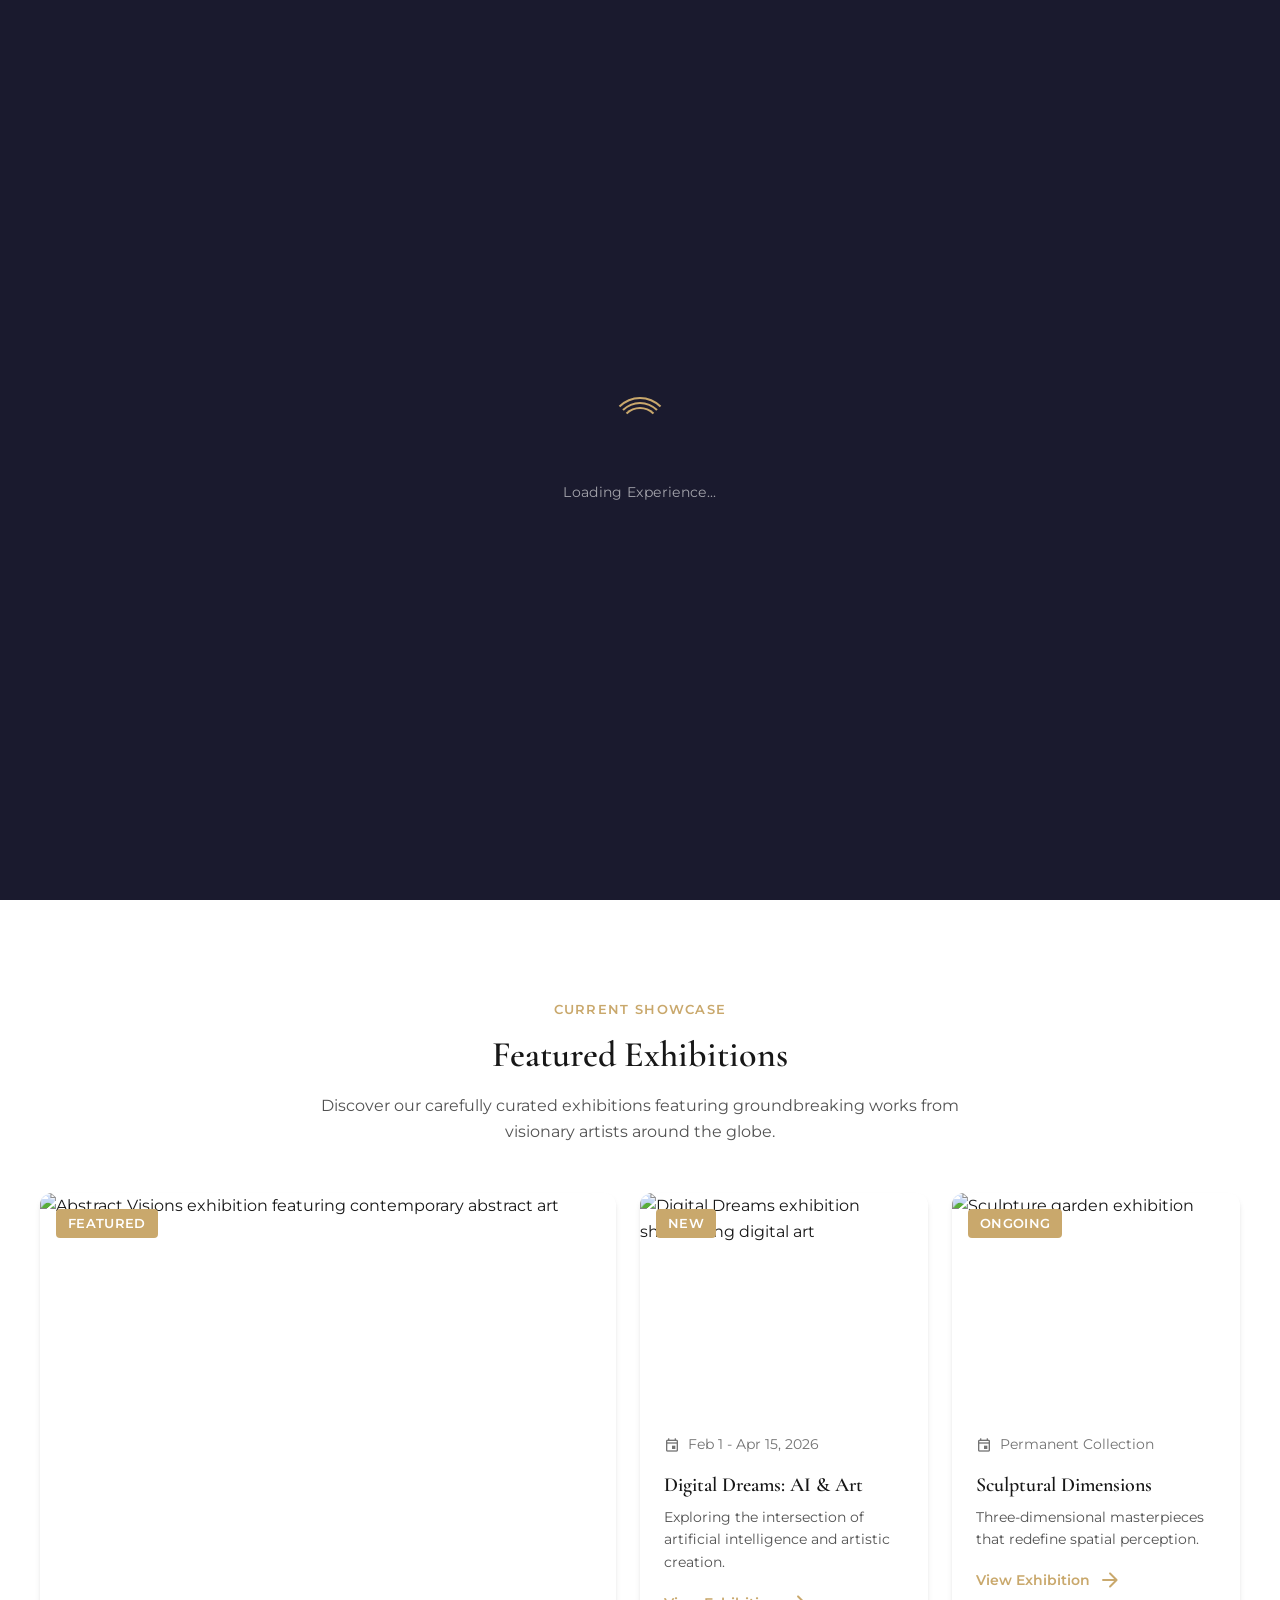
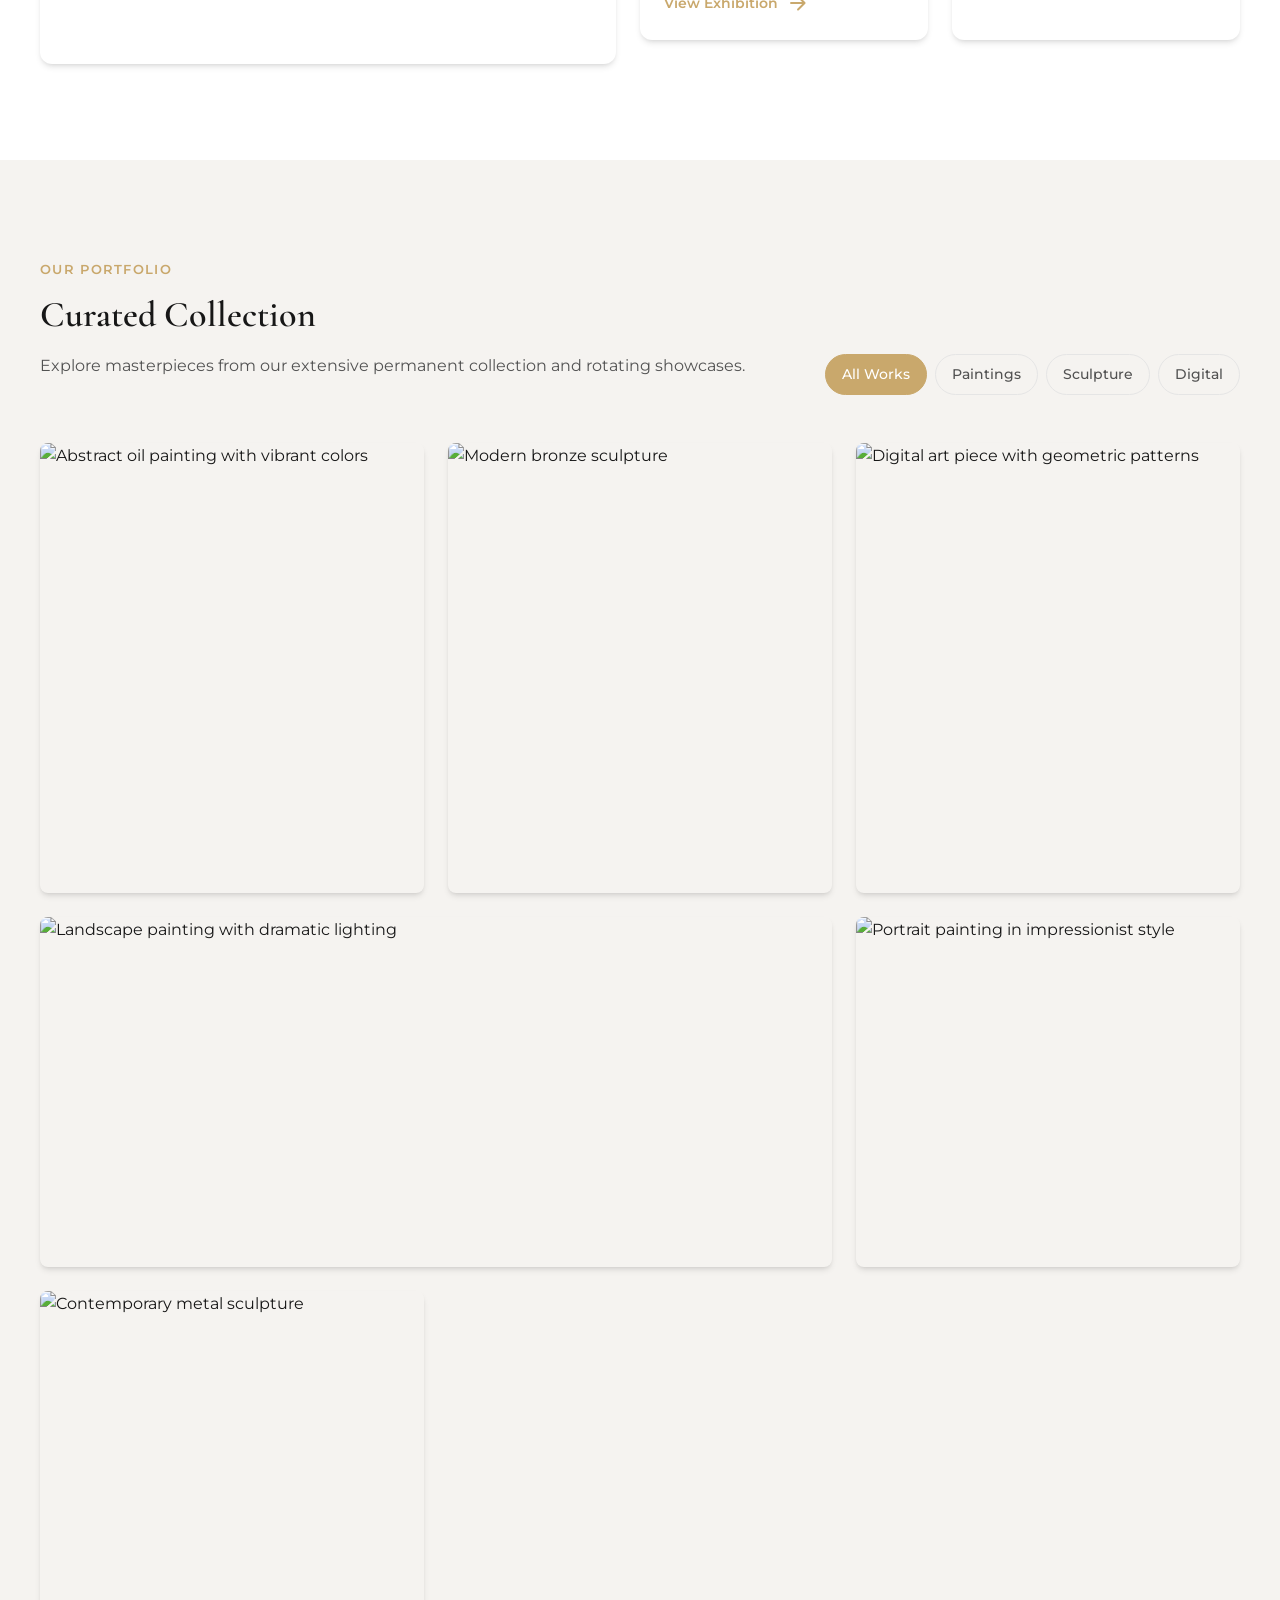
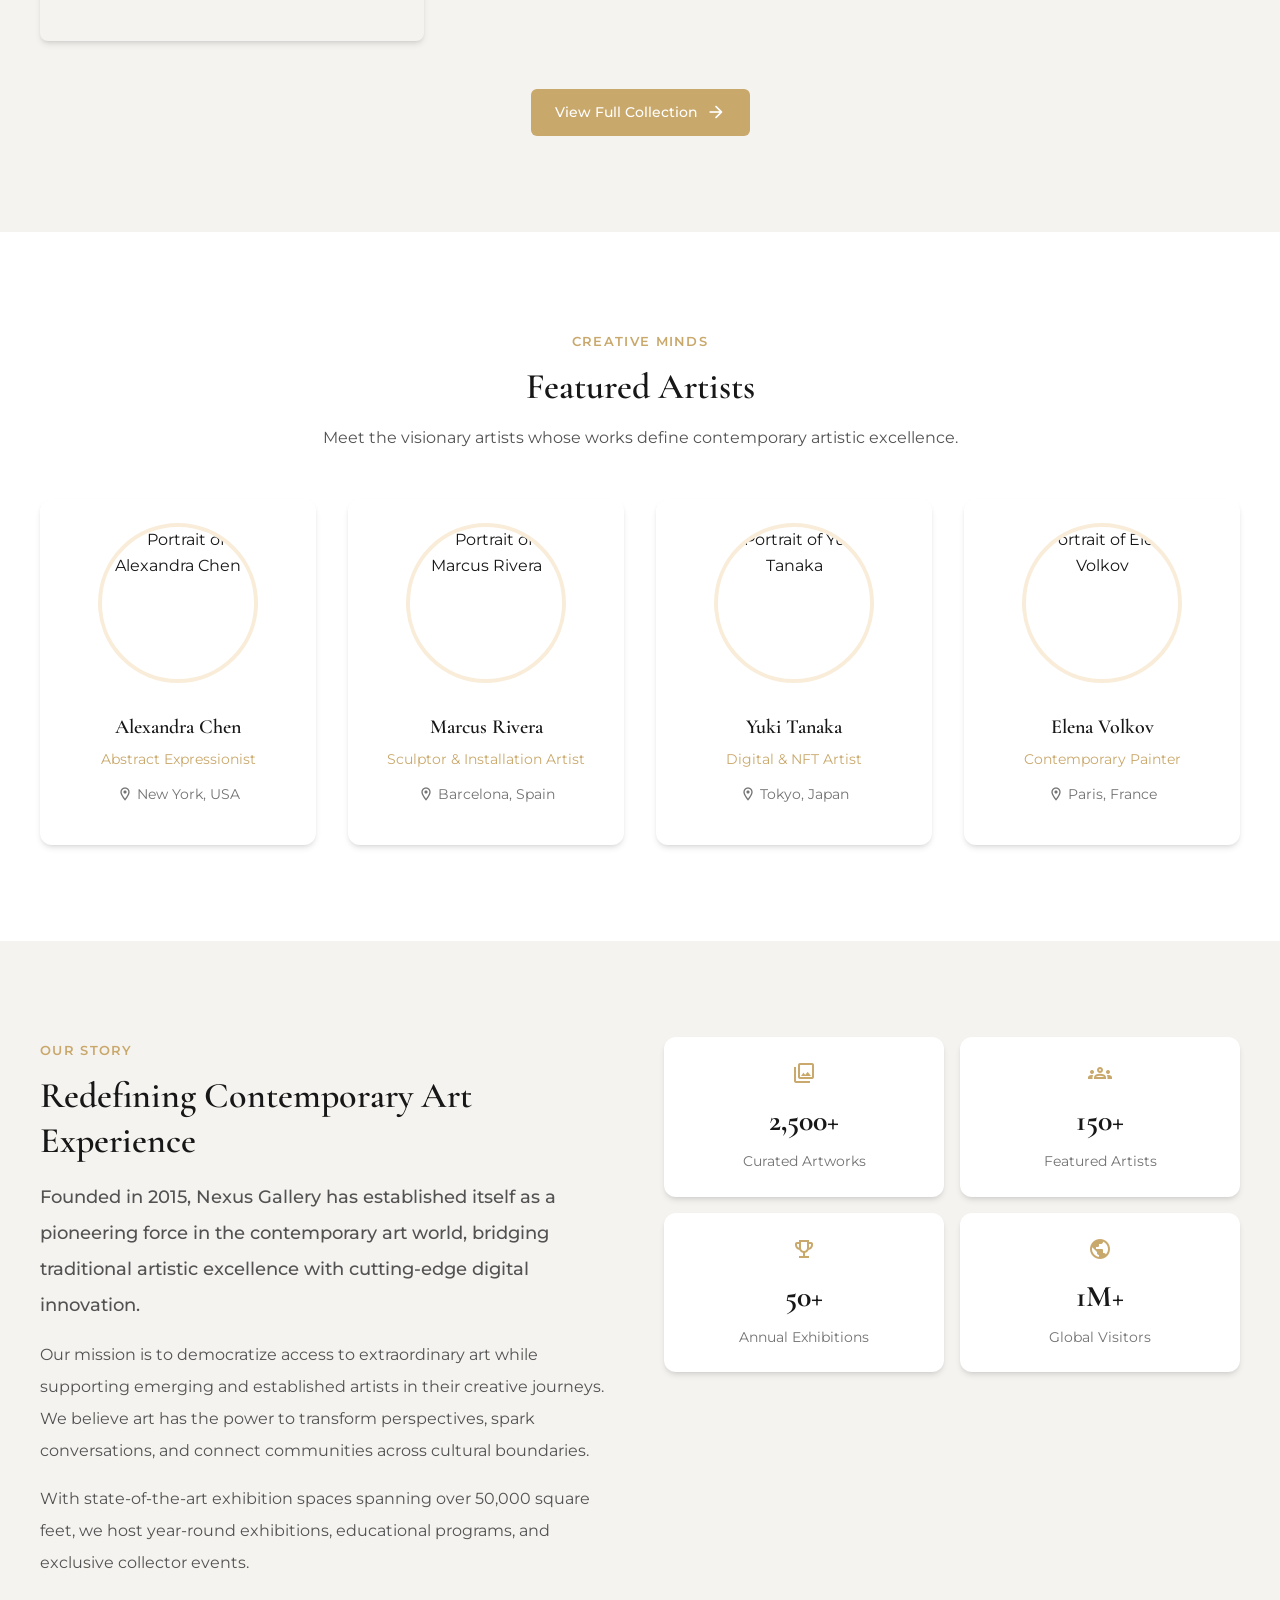
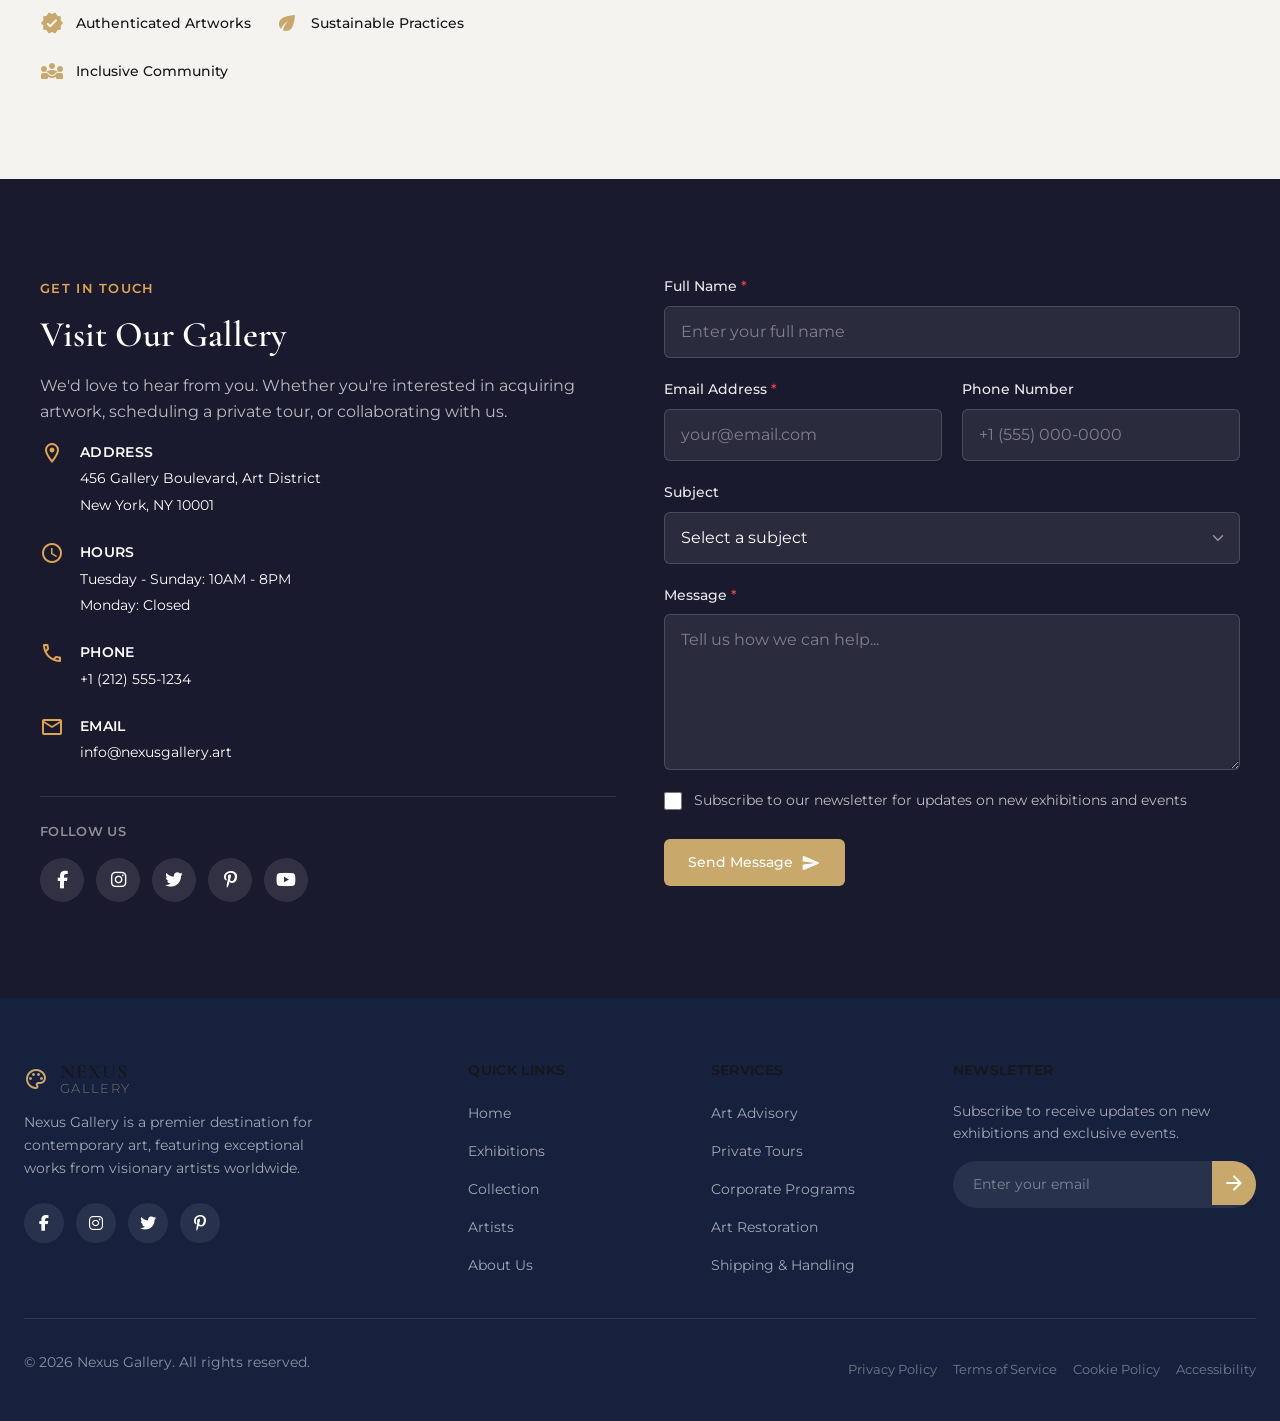
==== ai-gallery/index.html @ 036f0a3d "Add AI-generated art gallery website with comprehensive design system, accessibility features, and e" ====
<!DOCTYPE html>
<html lang="en" data-theme="default" data-color-scheme="light" itemscope itemtype="https://schema.org/ArtGallery">
<head>
    <meta charset="UTF-8">
    <meta name="viewport" content="width=device-width, initial-scale=1.0, maximum-scale=5.0, minimum-scale=1.0">
    <meta http-equiv="X-UA-Compatible" content="IE=edge">
    <meta name="description" content="Nexus Contemporary Art Gallery - A Premium Digital Art Exhibition Space Featuring World-Renowned Artists and Exclusive Collections">
    <meta name="keywords" content="art, gallery, contemporary, modern, paintings, sculptures, digital art, exhibitions, NFT, virtual gallery">
    <meta name="author" content="Nexus Gallery Development Team">
    <meta name="robots" content="index, follow">
    <meta property="og:title" content="Nexus Contemporary Art Gallery">
    <meta property="og:description" content="Discover extraordinary artworks from emerging and established artists worldwide">
    <meta property="og:type" content="website">
    <meta property="og:url" content="https://nexusgallery.art">
    <meta name="twitter:card" content="summary_large_image">
    
    <title>Nexus Contemporary Art Gallery | Premium Digital Art Exhibition Space</title>
    
    <!-- Preconnect for Performance Optimization -->
    <link rel="preconnect" href="https://fonts.googleapis.com">
    <link rel="preconnect" href="https://fonts.gstatic.com" crossorigin>
    <link rel="preconnect" href="https://cdnjs.cloudflare.com">
    
    <!-- External CSS Stylesheet -->
    <link rel="stylesheet" href="styles.css">
    
    <!-- Google Fonts - Multiple Font Families for Typography System -->
    <link href="https://fonts.googleapis.com/css2?family=Cormorant+Garamond:ital,wght@0,300;0,400;0,500;0,600;0,700;1,400&family=Montserrat:wght@100;200;300;400;500;600;700;800;900&family=Space+Grotesk:wght@300;400;500;600;700&display=swap" rel="stylesheet">
    
    <!-- Google Material Icons -->
    <link href="https://fonts.googleapis.com/icon?family=Material+Icons|Material+Icons+Outlined|Material+Icons+Round" rel="stylesheet">
    
    <!-- Font Awesome 6 Pro Icons -->
    <link rel="stylesheet" href="https://cdnjs.cloudflare.com/ajax/libs/font-awesome/6.4.0/css/all.min.css" integrity="sha512-iecdLmaskl7CVkqkXNQ/ZH/XLlvWZOJyj7Yy7tcenmpD1ypASozpmT/E0iPtmFIB46ZmdtAc9eNBvH0H/ZpiBw==" crossorigin="anonymous" referrerpolicy="no-referrer">
</head>
<body class="page-body" id="page-top" data-scroll-container>
    <!-- Skip Navigation Link for Accessibility -->
    <a href="#main-content" class="skip-navigation-link visually-hidden-focusable" tabindex="0" role="link" aria-label="Skip to main content">
        Skip to main content
    </a>

    <!-- Preloader Animation Container -->
    <div class="preloader-container" id="preloader" role="progressbar" aria-label="Page loading">
        <div class="preloader-spinner">
            <div class="spinner-ring"></div>
            <div class="spinner-ring"></div>
            <div class="spinner-ring"></div>
        </div>
        <span class="preloader-text">Loading Experience...</span>
    </div>

    <!-- Primary Navigation Header -->
    <header id="primary-header" class="site-header sticky-header" role="banner" aria-label="Primary site header">
        <div class="header-container">
            <div class="header-inner-wrapper">
                <!-- Brand Logo Section -->
                <div class="brand-logo-container" itemscope itemtype="https://schema.org/Organization">
                    <a href="#page-top" class="brand-logo-link" itemprop="url" aria-label="Nexus Gallery Homepage">
                        <span class="material-icons-outlined brand-icon" aria-hidden="true">palette</span>
                        <div class="brand-text-wrapper">
                            <span class="brand-name" itemprop="name">NEXUS</span>
                            <span class="brand-tagline">GALLERY</span>
                        </div>
                    </a>
                </div>

                <!-- Primary Navigation Menu -->
                <nav class="primary-navigation" id="main-navigation" role="navigation" aria-label="Primary navigation menu">
                    <ul class="navigation-menu-list" role="menubar">
                        <li class="navigation-menu-item" role="none">
                            <a href="#hero-section" class="navigation-link active-link" role="menuitem" aria-current="page" data-section="home">
                                <span class="link-text">Home</span>
                                <span class="link-indicator"></span>
                            </a>
                        </li>
                        <li class="navigation-menu-item" role="none">
                            <a href="#exhibition-section" class="navigation-link" role="menuitem" data-section="exhibitions">
                                <span class="link-text">Exhibitions</span>
                                <span class="link-indicator"></span>
                            </a>
                        </li>
                        <li class="navigation-menu-item" role="none">
                            <a href="#collection-section" class="navigation-link" role="menuitem" data-section="collection">
                                <span class="link-text">Collection</span>
                                <span class="link-indicator"></span>
                            </a>
                        </li>
                        <li class="navigation-menu-item" role="none">
                            <a href="#artists-section" class="navigation-link" role="menuitem" data-section="artists">
                                <span class="link-text">Artists</span>
                                <span class="link-indicator"></span>
                            </a>
                        </li>
                        <li class="navigation-menu-item" role="none">
                            <a href="#about-section" class="navigation-link" role="menuitem" data-section="about">
                                <span class="link-text">About</span>
                                <span class="link-indicator"></span>
                            </a>
                        </li>
                        <li class="navigation-menu-item" role="none">
                            <a href="#contact-section" class="navigation-link" role="menuitem" data-section="contact">
                                <span class="link-text">Contact</span>
                                <span class="link-indicator"></span>
                            </a>
                        </li>
                    </ul>
                </nav>

                <!-- Header Action Buttons -->
                <div class="header-actions-container">
                    <button class="header-action-button search-toggle-button" type="button" aria-label="Open search dialog" data-action="toggle-search">
                        <span class="material-icons-round" aria-hidden="true">search</span>
                    </button>
                    <button class="header-action-button theme-toggle-button" type="button" aria-label="Toggle color theme" data-action="toggle-theme">
                        <span class="material-icons-round" aria-hidden="true">dark_mode</span>
                    </button>
                    <a href="#contact-section" class="primary-cta-button header-cta-button">
                        <span class="button-text">Book Visit</span>
                        <span class="material-icons-round button-icon" aria-hidden="true">arrow_forward</span>
                    </a>
                </div>

                <!-- Mobile Menu Toggle Button -->
                <button class="mobile-menu-toggle hamburger-button" type="button" aria-expanded="false" aria-controls="main-navigation" aria-label="Toggle mobile navigation menu">
                    <span class="hamburger-line hamburger-line-1"></span>
                    <span class="hamburger-line hamburger-line-2"></span>
                    <span class="hamburger-line hamburger-line-3"></span>
                </button>
            </div>
        </div>
    </header>

    <!-- Main Content Area -->
    <main id="main-content" class="main-content-wrapper" role="main">
        
        <!-- Hero Section -->
        <section id="hero-section" class="hero-section full-viewport-section" aria-labelledby="hero-heading" data-section-name="hero">
            <div class="hero-background-container">
                <div class="hero-background-overlay"></div>
                <div class="hero-background-pattern"></div>
                <!-- PLACEHOLDER: Add your background image here -->
                <div class="hero-background-image" style="background-image: url('https://images.unsplash.com/photo-1541961017774-22349e4a1262?w=1920&q=80');" role="img" aria-label="Art gallery interior"></div>
            </div>
            
            <div class="hero-content-container">
                <div class="hero-content-inner">
                    <div class="hero-badge-container">
                        <span class="hero-badge">
                            <span class="material-icons-outlined badge-icon" aria-hidden="true">auto_awesome</span>
                            <span class="badge-text">New Exhibition Opening</span>
                        </span>
                    </div>
                    
                    <h1 id="hero-heading" class="hero-main-heading">
                        <span class="heading-line heading-line-1">Experience</span>
                        <span class="heading-line heading-line-2">Contemporary</span>
                        <span class="heading-line heading-line-3 highlight-text">Masterpieces</span>
                    </h1>
                    
                    <p class="hero-description-text">
                        Immerse yourself in a curated journey through groundbreaking contemporary art. 
                        Discover works that challenge perspectives and ignite imagination.
                    </p>
                    
                    <div class="hero-cta-container">
                        <a href="#collection-section" class="primary-cta-button hero-primary-cta">
                            <span class="button-text">Explore Collection</span>
                            <span class="material-icons-round button-icon" aria-hidden="true">east</span>
                        </a>
                        <a href="#about-section" class="secondary-cta-button hero-secondary-cta">
                            <span class="material-icons-outlined button-icon" aria-hidden="true">play_circle</span>
                            <span class="button-text">Virtual Tour</span>
                        </a>
                    </div>
                    
                    <div class="hero-statistics-container" role="list" aria-label="Gallery statistics">
                        <div class="statistic-item" role="listitem">
                            <span class="statistic-value" data-count="2500">2500+</span>
                            <span class="statistic-label">Artworks</span>
                        </div>
                        <div class="statistic-divider" aria-hidden="true"></div>
                        <div class="statistic-item" role="listitem">
                            <span class="statistic-value" data-count="150">150+</span>
                            <span class="statistic-label">Artists</span>
                        </div>
                        <div class="statistic-divider" aria-hidden="true"></div>
                        <div class="statistic-item" role="listitem">
                            <span class="statistic-value" data-count="50">50+</span>
                            <span class="statistic-label">Exhibitions</span>
                        </div>
                    </div>
                </div>
            </div>
            
            <div class="hero-scroll-indicator" aria-hidden="true">
                <span class="scroll-text">Scroll</span>
                <div class="scroll-line"></div>
            </div>
        </section>

        <!-- Featured Exhibition Section -->
        <section id="exhibition-section" class="exhibition-section content-section" aria-labelledby="exhibition-heading">
            <div class="section-container">
                <header class="section-header centered-header">
                    <span class="section-eyebrow">Current Showcase</span>
                    <h2 id="exhibition-heading" class="section-heading">Featured Exhibitions</h2>
                    <p class="section-description">Discover our carefully curated exhibitions featuring groundbreaking works from visionary artists around the globe.</p>
                </header>
                
                <div class="exhibition-grid-container">
                    <!-- Exhibition Card 1 -->
                    <article class="exhibition-card featured-exhibition" itemscope itemtype="https://schema.org/ExhibitionEvent">
                        <figure class="exhibition-image-container">
                            <!-- PLACEHOLDER: Replace with exhibition image -->
                            <img src="https://via.placeholder.com/800x600/1a1a2e/c9a86c?text=Exhibition+1" alt="Abstract Visions exhibition featuring contemporary abstract art" class="exhibition-image" itemprop="image" loading="lazy">
                            <div class="exhibition-overlay">
                                <span class="exhibition-category-badge">Featured</span>
                            </div>
                        </figure>
                        <div class="exhibition-content">
                            <div class="exhibition-meta">
                                <span class="exhibition-date" itemprop="startDate">
                                    <span class="material-icons-outlined" aria-hidden="true">event</span>
                                    Jan 15 - Mar 30, 2026
                                </span>
                            </div>
                            <h3 class="exhibition-title" itemprop="name">Abstract Visions: Beyond Reality</h3>
                            <p class="exhibition-description" itemprop="description">A transcendent journey through abstract expressionism featuring 40 groundbreaking works.</p>
                            <a href="#" class="exhibition-link" itemprop="url">
                                <span>View Exhibition</span>
                                <span class="material-icons-round" aria-hidden="true">arrow_forward</span>
                            </a>
                        </div>
                    </article>

                    <!-- Exhibition Card 2 -->
                    <article class="exhibition-card" itemscope itemtype="https://schema.org/ExhibitionEvent">
                        <figure class="exhibition-image-container">
                            <!-- PLACEHOLDER: Replace with exhibition image -->
                            <img src="https://via.placeholder.com/600x400/16213e/c9a86c?text=Exhibition+2" alt="Digital Dreams exhibition showcasing digital art" class="exhibition-image" itemprop="image" loading="lazy">
                            <div class="exhibition-overlay">
                                <span class="exhibition-category-badge">New</span>
                            </div>
                        </figure>
                        <div class="exhibition-content">
                            <div class="exhibition-meta">
                                <span class="exhibition-date" itemprop="startDate">
                                    <span class="material-icons-outlined" aria-hidden="true">event</span>
                                    Feb 1 - Apr 15, 2026
                                </span>
                            </div>
                            <h3 class="exhibition-title" itemprop="name">Digital Dreams: AI & Art</h3>
                            <p class="exhibition-description" itemprop="description">Exploring the intersection of artificial intelligence and artistic creation.</p>
                            <a href="#" class="exhibition-link" itemprop="url">
                                <span>View Exhibition</span>
                                <span class="material-icons-round" aria-hidden="true">arrow_forward</span>
                            </a>
                        </div>
                    </article>

                    <!-- Exhibition Card 3 -->
                    <article class="exhibition-card" itemscope itemtype="https://schema.org/ExhibitionEvent">
                        <figure class="exhibition-image-container">
                            <!-- PLACEHOLDER: Replace with exhibition image -->
                            <img src="https://via.placeholder.com/600x400/0f3460/c9a86c?text=Exhibition+3" alt="Sculpture garden exhibition" class="exhibition-image" itemprop="image" loading="lazy">
                            <div class="exhibition-overlay">
                                <span class="exhibition-category-badge">Ongoing</span>
                            </div>
                        </figure>
                        <div class="exhibition-content">
                            <div class="exhibition-meta">
                                <span class="exhibition-date" itemprop="startDate">
                                    <span class="material-icons-outlined" aria-hidden="true">event</span>
                                    Permanent Collection
                                </span>
                            </div>
                            <h3 class="exhibition-title" itemprop="name">Sculptural Dimensions</h3>
                            <p class="exhibition-description" itemprop="description">Three-dimensional masterpieces that redefine spatial perception.</p>
                            <a href="#" class="exhibition-link" itemprop="url">
                                <span>View Exhibition</span>
                                <span class="material-icons-round" aria-hidden="true">arrow_forward</span>
                            </a>
                        </div>
                    </article>
                </div>
            </div>
        </section>

        <!-- Art Collection Section -->
        <section id="collection-section" class="collection-section content-section alternate-background" aria-labelledby="collection-heading">
            <div class="section-container">
                <header class="section-header">
                    <div class="header-content">
                        <span class="section-eyebrow">Our Portfolio</span>
                        <h2 id="collection-heading" class="section-heading">Curated Collection</h2>
                        <p class="section-description">Explore masterpieces from our extensive permanent collection and rotating showcases.</p>
                    </div>
                    <div class="header-actions">
                        <div class="filter-tabs" role="tablist" aria-label="Filter artworks by category">
                            <button class="filter-tab active" role="tab" aria-selected="true" data-filter="all">All Works</button>
                            <button class="filter-tab" role="tab" aria-selected="false" data-filter="paintings">Paintings</button>
                            <button class="filter-tab" role="tab" aria-selected="false" data-filter="sculpture">Sculpture</button>
                            <button class="filter-tab" role="tab" aria-selected="false" data-filter="digital">Digital</button>
                        </div>
                    </div>
                </header>
                
                <div class="collection-masonry-grid" role="list">
                    <!-- Artwork Item 1 -->
                    <article class="artwork-item size-large" data-category="paintings" role="listitem" itemscope itemtype="https://schema.org/VisualArtwork">
                        <figure class="artwork-figure">
                            <!-- PLACEHOLDER: Replace with artwork image -->
                            <img src="https://via.placeholder.com/600x800/e8d5b7/333?text=Artwork+1" alt="Abstract oil painting with vibrant colors" class="artwork-image" itemprop="image" loading="lazy">
                            <figcaption class="artwork-overlay-content">
                                <div class="artwork-quick-actions">
                                    <button class="quick-action-button" aria-label="Add to favorites">
                                        <span class="material-icons-outlined" aria-hidden="true">favorite_border</span>
                                    </button>
                                    <button class="quick-action-button" aria-label="View in fullscreen">
                                        <span class="material-icons-outlined" aria-hidden="true">fullscreen</span>
                                    </button>
                                    <button class="quick-action-button" aria-label="Share artwork">
                                        <span class="material-icons-outlined" aria-hidden="true">share</span>
                                    </button>
                                </div>
                                <div class="artwork-details">
                                    <h3 class="artwork-title" itemprop="name">Ethereal Horizons</h3>
                                    <p class="artwork-artist" itemprop="creator">By Alexandra Chen</p>
                                    <div class="artwork-meta-info">
                                        <span class="artwork-medium" itemprop="artMedium">Oil on Canvas</span>
                                        <span class="artwork-year">2024</span>
                                    </div>
                                    <span class="artwork-price">$12,500</span>
                                </div>
                            </figcaption>
                        </figure>
                    </article>

                    <!-- Artwork Item 2 -->
                    <article class="artwork-item" data-category="sculpture" role="listitem" itemscope itemtype="https://schema.org/VisualArtwork">
                        <figure class="artwork-figure">
                            <!-- PLACEHOLDER: Replace with artwork image -->
                            <img src="https://via.placeholder.com/500x600/c9b8a8/333?text=Artwork+2" alt="Modern bronze sculpture" class="artwork-image" itemprop="image" loading="lazy">
                            <figcaption class="artwork-overlay-content">
                                <div class="artwork-quick-actions">
                                    <button class="quick-action-button" aria-label="Add to favorites">
                                        <span class="material-icons-outlined" aria-hidden="true">favorite_border</span>
                                    </button>
                                    <button class="quick-action-button" aria-label="View in fullscreen">
                                        <span class="material-icons-outlined" aria-hidden="true">fullscreen</span>
                                    </button>
                                    <button class="quick-action-button" aria-label="Share artwork">
                                        <span class="material-icons-outlined" aria-hidden="true">share</span>
                                    </button>
                                </div>
                                <div class="artwork-details">
                                    <h3 class="artwork-title" itemprop="name">Ascending Form</h3>
                                    <p class="artwork-artist" itemprop="creator">By Marcus Rivera</p>
                                    <div class="artwork-meta-info">
                                        <span class="artwork-medium" itemprop="artMedium">Bronze</span>
                                        <span class="artwork-year">2023</span>
                                    </div>
                                    <span class="artwork-price">$8,750</span>
                                </div>
                            </figcaption>
                        </figure>
                    </article>

                    <!-- Artwork Item 3 -->
                    <article class="artwork-item" data-category="digital" role="listitem" itemscope itemtype="https://schema.org/VisualArtwork">
                        <figure class="artwork-figure">
                            <!-- PLACEHOLDER: Replace with artwork image -->
                            <img src="https://via.placeholder.com/500x600/d4c4b0/333?text=Artwork+3" alt="Digital art piece with geometric patterns" class="artwork-image" itemprop="image" loading="lazy">
                            <figcaption class="artwork-overlay-content">
                                <div class="artwork-quick-actions">
                                    <button class="quick-action-button" aria-label="Add to favorites">
                                        <span class="material-icons-outlined" aria-hidden="true">favorite_border</span>
                                    </button>
                                    <button class="quick-action-button" aria-label="View in fullscreen">
                                        <span class="material-icons-outlined" aria-hidden="true">fullscreen</span>
                                    </button>
                                    <button class="quick-action-button" aria-label="Share artwork">
                                        <span class="material-icons-outlined" aria-hidden="true">share</span>
                                    </button>
                                </div>
                                <div class="artwork-details">
                                    <h3 class="artwork-title" itemprop="name">Digital Genesis</h3>
                                    <p class="artwork-artist" itemprop="creator">By Yuki Tanaka</p>
                                    <div class="artwork-meta-info">
                                        <span class="artwork-medium" itemprop="artMedium">Digital NFT</span>
                                        <span class="artwork-year">2025</span>
                                    </div>
                                    <span class="artwork-price">3.5 ETH</span>
                                </div>
                            </figcaption>
                        </figure>
                    </article>

                    <!-- Artwork Item 4 -->
                    <article class="artwork-item size-wide" data-category="paintings" role="listitem" itemscope itemtype="https://schema.org/VisualArtwork">
                        <figure class="artwork-figure">
                            <!-- PLACEHOLDER: Replace with artwork image -->
                            <img src="https://via.placeholder.com/800x500/b8a898/333?text=Artwork+4" alt="Landscape painting with dramatic lighting" class="artwork-image" itemprop="image" loading="lazy">
                            <figcaption class="artwork-overlay-content">
                                <div class="artwork-quick-actions">
                                    <button class="quick-action-button" aria-label="Add to favorites">
                                        <span class="material-icons-outlined" aria-hidden="true">favorite_border</span>
                                    </button>
                                    <button class="quick-action-button" aria-label="View in fullscreen">
                                        <span class="material-icons-outlined" aria-hidden="true">fullscreen</span>
                                    </button>
                                    <button class="quick-action-button" aria-label="Share artwork">
                                        <span class="material-icons-outlined" aria-hidden="true">share</span>
                                    </button>
                                </div>
                                <div class="artwork-details">
                                    <h3 class="artwork-title" itemprop="name">Twilight Reverie</h3>
                                    <p class="artwork-artist" itemprop="creator">By Elena Volkov</p>
                                    <div class="artwork-meta-info">
                                        <span class="artwork-medium" itemprop="artMedium">Acrylic on Canvas</span>
                                        <span class="artwork-year">2024</span>
                                    </div>
                                    <span class="artwork-price">$18,900</span>
                                </div>
                            </figcaption>
                        </figure>
                    </article>

                    <!-- Artwork Item 5 -->
                    <article class="artwork-item" data-category="paintings" role="listitem" itemscope itemtype="https://schema.org/VisualArtwork">
                        <figure class="artwork-figure">
                            <!-- PLACEHOLDER: Replace with artwork image -->
                            <img src="https://via.placeholder.com/500x600/a89888/333?text=Artwork+5" alt="Portrait painting in impressionist style" class="artwork-image" itemprop="image" loading="lazy">
                            <figcaption class="artwork-overlay-content">
                                <div class="artwork-quick-actions">
                                    <button class="quick-action-button" aria-label="Add to favorites">
                                        <span class="material-icons-outlined" aria-hidden="true">favorite_border</span>
                                    </button>
                                    <button class="quick-action-button" aria-label="View in fullscreen">
                                        <span class="material-icons-outlined" aria-hidden="true">fullscreen</span>
                                    </button>
                                    <button class="quick-action-button" aria-label="Share artwork">
                                        <span class="material-icons-outlined" aria-hidden="true">share</span>
                                    </button>
                                </div>
                                <div class="artwork-details">
                                    <h3 class="artwork-title" itemprop="name">Inner Light</h3>
                                    <p class="artwork-artist" itemprop="creator">By Sophie Laurent</p>
                                    <div class="artwork-meta-info">
                                        <span class="artwork-medium" itemprop="artMedium">Watercolor</span>
                                        <span class="artwork-year">2024</span>
                                    </div>
                                    <span class="artwork-price">$6,200</span>
                                </div>
                            </figcaption>
                        </figure>
                    </article>

                    <!-- Artwork Item 6 -->
                    <article class="artwork-item" data-category="sculpture" role="listitem" itemscope itemtype="https://schema.org/VisualArtwork">
                        <figure class="artwork-figure">
                            <!-- PLACEHOLDER: Replace with artwork image -->
                            <img src="https://via.placeholder.com/500x600/988878/333?text=Artwork+6" alt="Contemporary metal sculpture" class="artwork-image" itemprop="image" loading="lazy">
                            <figcaption class="artwork-overlay-content">
                                <div class="artwork-quick-actions">
                                    <button class="quick-action-button" aria-label="Add to favorites">
                                        <span class="material-icons-outlined" aria-hidden="true">favorite_border</span>
                                    </button>
                                    <button class="quick-action-button" aria-label="View in fullscreen">
                                        <span class="material-icons-outlined" aria-hidden="true">fullscreen</span>
                                    </button>
                                    <button class="quick-action-button" aria-label="Share artwork">
                                        <span class="material-icons-outlined" aria-hidden="true">share</span>
                                    </button>
                                </div>
                                <div class="artwork-details">
                                    <h3 class="artwork-title" itemprop="name">Kinetic Dreams</h3>
                                    <p class="artwork-artist" itemprop="creator">By David Kim</p>
                                    <div class="artwork-meta-info">
                                        <span class="artwork-medium" itemprop="artMedium">Steel & Glass</span>
                                        <span class="artwork-year">2025</span>
                                    </div>
                                    <span class="artwork-price">$15,400</span>
                                </div>
                            </figcaption>
                        </figure>
                    </article>
                </div>

                <div class="section-footer">
                    <a href="#" class="primary-cta-button view-all-button">
                        <span class="button-text">View Full Collection</span>
                        <span class="material-icons-round button-icon" aria-hidden="true">arrow_forward</span>
                    </a>
                </div>
            </div>
        </section>

        <!-- Artists Section -->
        <section id="artists-section" class="artists-section content-section" aria-labelledby="artists-heading">
            <div class="section-container">
                <header class="section-header centered-header">
                    <span class="section-eyebrow">Creative Minds</span>
                    <h2 id="artists-heading" class="section-heading">Featured Artists</h2>
                    <p class="section-description">Meet the visionary artists whose works define contemporary artistic excellence.</p>
                </header>

                <div class="artists-carousel-container">
                    <div class="artists-grid">
                        <!-- Artist Card 1 -->
                        <article class="artist-card" itemscope itemtype="https://schema.org/Person">
                            <figure class="artist-image-container">
                                <!-- PLACEHOLDER: Replace with artist photo -->
                                <img src="https://via.placeholder.com/400x500/e8e8e8/666?text=Artist+1" alt="Portrait of Alexandra Chen" class="artist-image" itemprop="image" loading="lazy">
                                <div class="artist-social-overlay">
                                    <a href="#" class="artist-social-link" aria-label="Follow on Instagram"><i class="fa-brands fa-instagram"></i></a>
                                    <a href="#" class="artist-social-link" aria-label="Follow on Twitter"><i class="fa-brands fa-twitter"></i></a>
                                    <a href="#" class="artist-social-link" aria-label="Visit portfolio"><i class="fa-solid fa-globe"></i></a>
                                </div>
                            </figure>
                            <div class="artist-info">
                                <h3 class="artist-name" itemprop="name">Alexandra Chen</h3>
                                <p class="artist-specialty" itemprop="jobTitle">Abstract Expressionist</p>
                                <p class="artist-location">
                                    <span class="material-icons-outlined" aria-hidden="true">location_on</span>
                                    <span itemprop="address">New York, USA</span>
                                </p>
                            </div>
                        </article>

                        <!-- Artist Card 2 -->
                        <article class="artist-card" itemscope itemtype="https://schema.org/Person">
                            <figure class="artist-image-container">
                                <!-- PLACEHOLDER: Replace with artist photo -->
                                <img src="https://via.placeholder.com/400x500/e8e8e8/666?text=Artist+2" alt="Portrait of Marcus Rivera" class="artist-image" itemprop="image" loading="lazy">
                                <div class="artist-social-overlay">
                                    <a href="#" class="artist-social-link" aria-label="Follow on Instagram"><i class="fa-brands fa-instagram"></i></a>
                                    <a href="#" class="artist-social-link" aria-label="Follow on Twitter"><i class="fa-brands fa-twitter"></i></a>
                                    <a href="#" class="artist-social-link" aria-label="Visit portfolio"><i class="fa-solid fa-globe"></i></a>
                                </div>
                            </figure>
                            <div class="artist-info">
                                <h3 class="artist-name" itemprop="name">Marcus Rivera</h3>
                                <p class="artist-specialty" itemprop="jobTitle">Sculptor & Installation Artist</p>
                                <p class="artist-location">
                                    <span class="material-icons-outlined" aria-hidden="true">location_on</span>
                                    <span itemprop="address">Barcelona, Spain</span>
                                </p>
                            </div>
                        </article>

                        <!-- Artist Card 3 -->
                        <article class="artist-card" itemscope itemtype="https://schema.org/Person">
                            <figure class="artist-image-container">
                                <!-- PLACEHOLDER: Replace with artist photo -->
                                <img src="https://via.placeholder.com/400x500/e8e8e8/666?text=Artist+3" alt="Portrait of Yuki Tanaka" class="artist-image" itemprop="image" loading="lazy">
                                <div class="artist-social-overlay">
                                    <a href="#" class="artist-social-link" aria-label="Follow on Instagram"><i class="fa-brands fa-instagram"></i></a>
                                    <a href="#" class="artist-social-link" aria-label="Follow on Twitter"><i class="fa-brands fa-twitter"></i></a>
                                    <a href="#" class="artist-social-link" aria-label="Visit portfolio"><i class="fa-solid fa-globe"></i></a>
                                </div>
                            </figure>
                            <div class="artist-info">
                                <h3 class="artist-name" itemprop="name">Yuki Tanaka</h3>
                                <p class="artist-specialty" itemprop="jobTitle">Digital & NFT Artist</p>
                                <p class="artist-location">
                                    <span class="material-icons-outlined" aria-hidden="true">location_on</span>
                                    <span itemprop="address">Tokyo, Japan</span>
                                </p>
                            </div>
                        </article>

                        <!-- Artist Card 4 -->
                        <article class="artist-card" itemscope itemtype="https://schema.org/Person">
                            <figure class="artist-image-container">
                                <!-- PLACEHOLDER: Replace with artist photo -->
                                <img src="https://via.placeholder.com/400x500/e8e8e8/666?text=Artist+4" alt="Portrait of Elena Volkov" class="artist-image" itemprop="image" loading="lazy">
                                <div class="artist-social-overlay">
                                    <a href="#" class="artist-social-link" aria-label="Follow on Instagram"><i class="fa-brands fa-instagram"></i></a>
                                    <a href="#" class="artist-social-link" aria-label="Follow on Twitter"><i class="fa-brands fa-twitter"></i></a>
                                    <a href="#" class="artist-social-link" aria-label="Visit portfolio"><i class="fa-solid fa-globe"></i></a>
                                </div>
                            </figure>
                            <div class="artist-info">
                                <h3 class="artist-name" itemprop="name">Elena Volkov</h3>
                                <p class="artist-specialty" itemprop="jobTitle">Contemporary Painter</p>
                                <p class="artist-location">
                                    <span class="material-icons-outlined" aria-hidden="true">location_on</span>
                                    <span itemprop="address">Paris, France</span>
                                </p>
                            </div>
                        </article>
                    </div>
                </div>
            </div>
        </section>

        <!-- About Section -->
        <section id="about-section" class="about-section content-section alternate-background" aria-labelledby="about-heading">
            <div class="section-container">
                <div class="about-grid-layout">
                    <div class="about-content-column">
                        <header class="section-header left-aligned-header">
                            <span class="section-eyebrow">Our Story</span>
                            <h2 id="about-heading" class="section-heading">Redefining Contemporary Art Experience</h2>
                        </header>
                        <div class="about-text-content">
                            <p class="about-lead-paragraph">Founded in 2015, Nexus Gallery has established itself as a pioneering force in the contemporary art world, bridging traditional artistic excellence with cutting-edge digital innovation.</p>
                            <p>Our mission is to democratize access to extraordinary art while supporting emerging and established artists in their creative journeys. We believe art has the power to transform perspectives, spark conversations, and connect communities across cultural boundaries.</p>
                            <p>With state-of-the-art exhibition spaces spanning over 50,000 square feet, we host year-round exhibitions, educational programs, and exclusive collector events.</p>
                        </div>
                        <div class="about-features-list" role="list">
                            <div class="about-feature-item" role="listitem">
                                <span class="material-icons-round feature-icon" aria-hidden="true">verified</span>
                                <span class="feature-text">Authenticated Artworks</span>
                            </div>
                            <div class="about-feature-item" role="listitem">
                                <span class="material-icons-round feature-icon" aria-hidden="true">eco</span>
                                <span class="feature-text">Sustainable Practices</span>
                            </div>
                            <div class="about-feature-item" role="listitem">
                                <span class="material-icons-round feature-icon" aria-hidden="true">diversity_3</span>
                                <span class="feature-text">Inclusive Community</span>
                            </div>
                        </div>
                    </div>
                    <aside class="about-metrics-column">
                        <div class="metrics-card-grid">
                            <div class="metric-card">
                                <span class="material-icons-outlined metric-icon" aria-hidden="true">photo_library</span>
                                <span class="metric-value">2,500+</span>
                                <span class="metric-label">Curated Artworks</span>
                            </div>
                            <div class="metric-card">
                                <span class="material-icons-outlined metric-icon" aria-hidden="true">groups</span>
                                <span class="metric-value">150+</span>
                                <span class="metric-label">Featured Artists</span>
                            </div>
                            <div class="metric-card">
                                <span class="material-icons-outlined metric-icon" aria-hidden="true">emoji_events</span>
                                <span class="metric-value">50+</span>
                                <span class="metric-label">Annual Exhibitions</span>
                            </div>
                            <div class="metric-card">
                                <span class="material-icons-outlined metric-icon" aria-hidden="true">public</span>
                                <span class="metric-value">1M+</span>
                                <span class="metric-label">Global Visitors</span>
                            </div>
                        </div>
                    </aside>
                </div>
            </div>
        </section>

        <!-- Contact Section -->
        <section id="contact-section" class="contact-section content-section" aria-labelledby="contact-heading">
            <div class="section-container">
                <div class="contact-grid-layout">
                    <div class="contact-info-column">
                        <header class="section-header left-aligned-header">
                            <span class="section-eyebrow">Get In Touch</span>
                            <h2 id="contact-heading" class="section-heading">Visit Our Gallery</h2>
                            <p class="section-description">We'd love to hear from you. Whether you're interested in acquiring artwork, scheduling a private tour, or collaborating with us.</p>
                        </header>
                        
                        <address class="contact-details" itemscope itemtype="https://schema.org/PostalAddress">
                            <div class="contact-item">
                                <span class="material-icons-outlined contact-icon" aria-hidden="true">location_on</span>
                                <div class="contact-text">
                                    <span class="contact-label">Address</span>
                                    <span itemprop="streetAddress">456 Gallery Boulevard, Art District</span>
                                    <span><span itemprop="addressLocality">New York</span>, <span itemprop="addressRegion">NY</span> <span itemprop="postalCode">10001</span></span>
                                </div>
                            </div>
                            <div class="contact-item">
                                <span class="material-icons-outlined contact-icon" aria-hidden="true">schedule</span>
                                <div class="contact-text">
                                    <span class="contact-label">Hours</span>
                                    <span>Tuesday - Sunday: 10AM - 8PM</span>
                                    <span>Monday: Closed</span>
                                </div>
                            </div>
                            <div class="contact-item">
                                <span class="material-icons-outlined contact-icon" aria-hidden="true">phone</span>
                                <div class="contact-text">
                                    <span class="contact-label">Phone</span>
                                    <a href="tel:+12125551234">+1 (212) 555-1234</a>
                                </div>
                            </div>
                            <div class="contact-item">
                                <span class="material-icons-outlined contact-icon" aria-hidden="true">email</span>
                                <div class="contact-text">
                                    <span class="contact-label">Email</span>
                                    <a href="mailto:info@nexusgallery.art">info@nexusgallery.art</a>
                                </div>
                            </div>
                        </address>

                        <div class="social-links-container">
                            <span class="social-label">Follow Us</span>
                            <div class="social-links">
                                <a href="#" class="social-link" aria-label="Follow us on Facebook"><i class="fa-brands fa-facebook-f"></i></a>
                                <a href="#" class="social-link" aria-label="Follow us on Instagram"><i class="fa-brands fa-instagram"></i></a>
                                <a href="#" class="social-link" aria-label="Follow us on Twitter"><i class="fa-brands fa-twitter"></i></a>
                                <a href="#" class="social-link" aria-label="Follow us on Pinterest"><i class="fa-brands fa-pinterest-p"></i></a>
                                <a href="#" class="social-link" aria-label="Subscribe on YouTube"><i class="fa-brands fa-youtube"></i></a>
                            </div>
                        </div>
                    </div>

                    <div class="contact-form-column">
                        <form class="contact-form" action="#" method="POST" aria-label="Contact form">
                            <div class="form-group">
                                <label for="contact-name" class="form-label">Full Name <span class="required-indicator" aria-hidden="true">*</span></label>
                                <input type="text" id="contact-name" name="name" class="form-input" placeholder="Enter your full name" required aria-required="true" autocomplete="name">
                            </div>
                            <div class="form-row">
                                <div class="form-group">
                                    <label for="contact-email" class="form-label">Email Address <span class="required-indicator" aria-hidden="true">*</span></label>
                                    <input type="email" id="contact-email" name="email" class="form-input" placeholder="your@email.com" required aria-required="true" autocomplete="email">
                                </div>
                                <div class="form-group">
                                    <label for="contact-phone" class="form-label">Phone Number</label>
                                    <input type="tel" id="contact-phone" name="phone" class="form-input" placeholder="+1 (555) 000-0000" autocomplete="tel">
                                </div>
                            </div>
                            <div class="form-group">
                                <label for="contact-subject" class="form-label">Subject</label>
                                <select id="contact-subject" name="subject" class="form-select">
                                    <option value="" disabled selected>Select a subject</option>
                                    <option value="general">General Inquiry</option>
                                    <option value="acquisition">Artwork Acquisition</option>
                                    <option value="tour">Private Tour</option>
                                    <option value="collaboration">Collaboration</option>
                                    <option value="press">Press & Media</option>
                                </select>
                            </div>
                            <div class="form-group">
                                <label for="contact-message" class="form-label">Message <span class="required-indicator" aria-hidden="true">*</span></label>
                                <textarea id="contact-message" name="message" class="form-textarea" rows="5" placeholder="Tell us how we can help..." required aria-required="true"></textarea>
                            </div>
                            <div class="form-group form-checkbox-group">
                                <input type="checkbox" id="contact-newsletter" name="newsletter" class="form-checkbox">
                                <label for="contact-newsletter" class="form-checkbox-label">Subscribe to our newsletter for updates on new exhibitions and events</label>
                            </div>
                            <button type="submit" class="primary-cta-button form-submit-button">
                                <span class="button-text">Send Message</span>
                                <span class="material-icons-round button-icon" aria-hidden="true">send</span>
                            </button>
                        </form>
                    </div>
                </div>
            </div>
        </section>
    </main>

    <!-- Site Footer -->
    <footer class="site-footer" role="contentinfo">
        <div class="footer-container">
            <div class="footer-main-content">
                <div class="footer-brand-column">
                    <a href="#page-top" class="footer-brand-link" aria-label="Return to top">
                        <span class="material-icons-outlined brand-icon" aria-hidden="true">palette</span>
                        <div class="brand-text-wrapper">
                            <span class="brand-name">NEXUS</span>
                            <span class="brand-tagline">GALLERY</span>
                        </div>
                    </a>
                    <p class="footer-brand-description">Nexus Gallery is a premier destination for contemporary art, featuring exceptional works from visionary artists worldwide.</p>
                    <div class="footer-social-links">
                        <a href="#" class="footer-social-link" aria-label="Facebook"><i class="fa-brands fa-facebook-f"></i></a>
                        <a href="#" class="footer-social-link" aria-label="Instagram"><i class="fa-brands fa-instagram"></i></a>
                        <a href="#" class="footer-social-link" aria-label="Twitter"><i class="fa-brands fa-twitter"></i></a>
                        <a href="#" class="footer-social-link" aria-label="Pinterest"><i class="fa-brands fa-pinterest-p"></i></a>
                    </div>
                </div>

                <nav class="footer-nav-column" aria-label="Quick links">
                    <h3 class="footer-column-heading">Quick Links</h3>
                    <ul class="footer-nav-list">
                        <li><a href="#hero-section">Home</a></li>
                        <li><a href="#exhibition-section">Exhibitions</a></li>
                        <li><a href="#collection-section">Collection</a></li>
                        <li><a href="#artists-section">Artists</a></li>
                        <li><a href="#about-section">About Us</a></li>
                    </ul>
                </nav>

                <nav class="footer-nav-column" aria-label="Services">
                    <h3 class="footer-column-heading">Services</h3>
                    <ul class="footer-nav-list">
                        <li><a href="#">Art Advisory</a></li>
                        <li><a href="#">Private Tours</a></li>
                        <li><a href="#">Corporate Programs</a></li>
                        <li><a href="#">Art Restoration</a></li>
                        <li><a href="#">Shipping & Handling</a></li>
                    </ul>
                </nav>

                <div class="footer-newsletter-column">
                    <h3 class="footer-column-heading">Newsletter</h3>
                    <p class="footer-newsletter-text">Subscribe to receive updates on new exhibitions and exclusive events.</p>
                    <form class="footer-newsletter-form" action="#" method="POST">
                        <div class="newsletter-input-group">
                            <input type="email" class="newsletter-input" placeholder="Enter your email" required aria-label="Email for newsletter">
                            <button type="submit" class="newsletter-submit-button" aria-label="Subscribe">
                                <span class="material-icons-round" aria-hidden="true">arrow_forward</span>
                            </button>
                        </div>
                    </form>
                </div>
            </div>

            <div class="footer-bottom">
                <p class="footer-copyright">&copy; 2026 Nexus Gallery. All rights reserved.</p>
                <nav class="footer-legal-links" aria-label="Legal">
                    <a href="#">Privacy Policy</a>
                    <a href="#">Terms of Service</a>
                    <a href="#">Cookie Policy</a>
                    <a href="#">Accessibility</a>
                </nav>
            </div>
        </div>
    </footer>

    <!-- Back to Top Button -->
    <button class="back-to-top-button" id="back-to-top" aria-label="Scroll back to top" hidden>
        <span class="material-icons-round" aria-hidden="true">keyboard_arrow_up</span>
    </button>
</body>
</html>
---- ai-gallery/styles.css ----
/* ================================================================
   NEXUS CONTEMPORARY ART GALLERY - AI-Generated CSS Stylesheet
   Version: 2.0.0
   Last Updated: 2026-01-31
   Author: AI Design System
   Description: Comprehensive styling system for premium art gallery
   ================================================================ */

/* ================================================================
   TABLE OF CONTENTS
   ================================================================
   1. CSS Custom Properties (Design Tokens)
   2. CSS Reset & Normalization
   3. Base Typography System
   4. Utility Classes
   5. Layout System
   6. Header & Navigation Components
   7. Hero Section Styles
   8. Exhibition Section Styles
   9. Collection/Gallery Section Styles
   10. Artists Section Styles
   11. About Section Styles
   12. Contact Section Styles
   13. Footer Styles
   14. Interactive Components
   15. Animation Keyframes
   16. Responsive Media Queries
   ================================================================ */

/* ================================================================
   1. CSS CUSTOM PROPERTIES (Design Tokens)
   ================================================================ */
:root {
    /* Primary Color Palette */
    --color-primary-50: #fdf8f3;
    --color-primary-100: #f9edd9;
    --color-primary-200: #f3d9b3;
    --color-primary-300: #e9c082;
    --color-primary-400: #dfa64f;
    --color-primary-500: #c9a86c;
    --color-primary-600: #b8975b;
    --color-primary-700: #9a7d4a;
    --color-primary-800: #7d6540;
    --color-primary-900: #665436;

    /* Neutral Color Palette */
    --color-neutral-50: #fafafa;
    --color-neutral-100: #f5f5f5;
    --color-neutral-200: #e5e5e5;
    --color-neutral-300: #d4d4d4;
    --color-neutral-400: #a3a3a3;
    --color-neutral-500: #737373;
    --color-neutral-600: #525252;
    --color-neutral-700: #404040;
    --color-neutral-800: #262626;
    --color-neutral-900: #171717;
    --color-neutral-950: #0a0a0a;

    /* Semantic Colors */
    --color-success: #22c55e;
    --color-warning: #f59e0b;
    --color-error: #ef4444;
    --color-info: #3b82f6;

    /* Background Colors */
    --bg-primary: #faf8f5;
    --bg-secondary: #ffffff;
    --bg-tertiary: #f5f3f0;
    --bg-dark: #1a1a2e;
    --bg-darker: #16213e;

    /* Text Colors */
    --text-primary: #171717;
    --text-secondary: #525252;
    --text-tertiary: #737373;
    --text-inverse: #ffffff;
    --text-accent: var(--color-primary-500);

    /* Typography Scale */
    --font-family-heading: 'Cormorant Garamond', Georgia, 'Times New Roman', serif;
    --font-family-body: 'Montserrat', -apple-system, BlinkMacSystemFont, 'Segoe UI', Roboto, sans-serif;
    --font-family-mono: 'Space Grotesk', 'SF Mono', Monaco, 'Courier New', monospace;

    --font-size-xs: clamp(0.75rem, 0.7rem + 0.25vw, 0.8125rem);
    --font-size-sm: clamp(0.8125rem, 0.775rem + 0.1875vw, 0.875rem);
    --font-size-base: clamp(0.9375rem, 0.9rem + 0.1875vw, 1rem);
    --font-size-lg: clamp(1.0625rem, 1rem + 0.3125vw, 1.125rem);
    --font-size-xl: clamp(1.1875rem, 1.1rem + 0.4375vw, 1.25rem);
    --font-size-2xl: clamp(1.4375rem, 1.3rem + 0.6875vw, 1.5rem);
    --font-size-3xl: clamp(1.75rem, 1.55rem + 1vw, 1.875rem);
    --font-size-4xl: clamp(2.125rem, 1.85rem + 1.375vw, 2.25rem);
    --font-size-5xl: clamp(2.75rem, 2.3rem + 2.25vw, 3rem);
    --font-size-6xl: clamp(3.25rem, 2.6rem + 3.25vw, 3.75rem);
    --font-size-7xl: clamp(4rem, 3.1rem + 4.5vw, 4.5rem);

    --font-weight-thin: 100;
    --font-weight-extralight: 200;
    --font-weight-light: 300;
    --font-weight-regular: 400;
    --font-weight-medium: 500;
    --font-weight-semibold: 600;
    --font-weight-bold: 700;
    --font-weight-extrabold: 800;
    --font-weight-black: 900;

    --line-height-none: 1;
    --line-height-tight: 1.25;
    --line-height-snug: 1.375;
    --line-height-normal: 1.5;
    --line-height-relaxed: 1.625;
    --line-height-loose: 2;

    --letter-spacing-tighter: -0.05em;
    --letter-spacing-tight: -0.025em;
    --letter-spacing-normal: 0;
    --letter-spacing-wide: 0.025em;
    --letter-spacing-wider: 0.05em;
    --letter-spacing-widest: 0.1em;

    /* Spacing Scale */
    --space-0: 0;
    --space-1: 0.25rem;
    --space-2: 0.5rem;
    --space-3: 0.75rem;
    --space-4: 1rem;
    --space-5: 1.25rem;
    --space-6: 1.5rem;
    --space-8: 2rem;
    --space-10: 2.5rem;
    --space-12: 3rem;
    --space-16: 4rem;
    --space-20: 5rem;
    --space-24: 6rem;
    --space-32: 8rem;
    --space-40: 10rem;
    --space-48: 12rem;
    --space-56: 14rem;
    --space-64: 16rem;

    /* Border Radius */
    --radius-none: 0;
    --radius-sm: 0.125rem;
    --radius-default: 0.25rem;
    --radius-md: 0.375rem;
    --radius-lg: 0.5rem;
    --radius-xl: 0.75rem;
    --radius-2xl: 1rem;
    --radius-3xl: 1.5rem;
    --radius-full: 9999px;

    /* Shadows */
    --shadow-sm: 0 1px 2px 0 rgba(0, 0, 0, 0.05);
    --shadow-default: 0 1px 3px 0 rgba(0, 0, 0, 0.1), 0 1px 2px -1px rgba(0, 0, 0, 0.1);
    --shadow-md: 0 4px 6px -1px rgba(0, 0, 0, 0.1), 0 2px 4px -2px rgba(0, 0, 0, 0.1);
    --shadow-lg: 0 10px 15px -3px rgba(0, 0, 0, 0.1), 0 4px 6px -4px rgba(0, 0, 0, 0.1);
    --shadow-xl: 0 20px 25px -5px rgba(0, 0, 0, 0.1), 0 8px 10px -6px rgba(0, 0, 0, 0.1);
    --shadow-2xl: 0 25px 50px -12px rgba(0, 0, 0, 0.25);
    --shadow-inner: inset 0 2px 4px 0 rgba(0, 0, 0, 0.05);

    /* Transitions */
    --transition-timing-default: cubic-bezier(0.4, 0, 0.2, 1);
    --transition-timing-in: cubic-bezier(0.4, 0, 1, 1);
    --transition-timing-out: cubic-bezier(0, 0, 0.2, 1);
    --transition-timing-in-out: cubic-bezier(0.4, 0, 0.2, 1);
    --transition-timing-bounce: cubic-bezier(0.68, -0.55, 0.265, 1.55);

    --transition-duration-fast: 150ms;
    --transition-duration-default: 300ms;
    --transition-duration-slow: 500ms;
    --transition-duration-slower: 700ms;

    /* Z-index Scale */
    --z-index-dropdown: 1000;
    --z-index-sticky: 1020;
    --z-index-fixed: 1030;
    --z-index-modal-backdrop: 1040;
    --z-index-modal: 1050;
    --z-index-popover: 1060;
    --z-index-tooltip: 1070;
    --z-index-toast: 1080;

    /* Container Widths */
    --container-sm: 640px;
    --container-md: 768px;
    --container-lg: 1024px;
    --container-xl: 1280px;
    --container-2xl: 1536px;

    /* Aspect Ratios */
    --aspect-square: 1 / 1;
    --aspect-video: 16 / 9;
    --aspect-portrait: 3 / 4;
    --aspect-landscape: 4 / 3;
}

/* ================================================================
   2. CSS RESET & NORMALIZATION
   ================================================================ */
*,
*::before,
*::after {
    box-sizing: border-box;
    margin: 0;
    padding: 0;
}

html {
    scroll-behavior: smooth;
    -webkit-text-size-adjust: 100%;
    -webkit-tap-highlight-color: transparent;
    font-size: 100%;
    line-height: var(--line-height-normal);
}

body {
    font-family: var(--font-family-body);
    font-size: var(--font-size-base);
    font-weight: var(--font-weight-regular);
    line-height: var(--line-height-relaxed);
    color: var(--text-primary);
    background-color: var(--bg-primary);
    -webkit-font-smoothing: antialiased;
    -moz-osx-font-smoothing: grayscale;
    text-rendering: optimizeLegibility;
    overflow-x: hidden;
}

img,
picture,
video,
canvas,
svg {
    display: block;
    max-width: 100%;
    height: auto;
}

input,
button,
textarea,
select {
    font: inherit;
    color: inherit;
}

button {
    background: none;
    border: none;
    cursor: pointer;
}

a {
    color: inherit;
    text-decoration: none;
}

ul,
ol {
    list-style: none;
}

h1, h2, h3, h4, h5, h6 {
    font-family: var(--font-family-heading);
    font-weight: var(--font-weight-semibold);
    line-height: var(--line-height-tight);
    color: var(--text-primary);
}

p {
    margin-bottom: var(--space-4);
}

/* ================================================================
   3. BASE TYPOGRAPHY SYSTEM
   ================================================================ */
.heading-display {
    font-size: var(--font-size-7xl);
    font-weight: var(--font-weight-light);
    letter-spacing: var(--letter-spacing-tight);
}

.heading-1 {
    font-size: var(--font-size-6xl);
    font-weight: var(--font-weight-semibold);
}

.heading-2 {
    font-size: var(--font-size-4xl);
    font-weight: var(--font-weight-semibold);
}

.heading-3 {
    font-size: var(--font-size-2xl);
    font-weight: var(--font-weight-medium);
}

.body-large {
    font-size: var(--font-size-lg);
    line-height: var(--line-height-relaxed);
}

.body-small {
    font-size: var(--font-size-sm);
    line-height: var(--line-height-normal);
}

.caption {
    font-size: var(--font-size-xs);
    color: var(--text-tertiary);
    text-transform: uppercase;
    letter-spacing: var(--letter-spacing-wider);
}

/* ================================================================
   4. UTILITY CLASSES
   ================================================================ */
.visually-hidden {
    position: absolute;
    width: 1px;
    height: 1px;
    padding: 0;
    margin: -1px;
    overflow: hidden;
    clip: rect(0, 0, 0, 0);
    white-space: nowrap;
    border: 0;
}

.visually-hidden-focusable:focus {
    position: static;
    width: auto;
    height: auto;
    margin: 0;
    overflow: visible;
    clip: auto;
    white-space: normal;
}

.skip-navigation-link {
    position: fixed;
    top: var(--space-4);
    left: var(--space-4);
    z-index: var(--z-index-tooltip);
    padding: var(--space-3) var(--space-6);
    background: var(--color-primary-500);
    color: var(--text-inverse);
    font-weight: var(--font-weight-medium);
    border-radius: var(--radius-md);
    transform: translateY(-200%);
    transition: transform var(--transition-duration-default) var(--transition-timing-default);
}

.skip-navigation-link:focus {
    transform: translateY(0);
}

/* ================================================================
   5. LAYOUT SYSTEM
   ================================================================ */
.section-container {
    width: 100%;
    max-width: var(--container-xl);
    margin-left: auto;
    margin-right: auto;
    padding-left: var(--space-6);
    padding-right: var(--space-6);
}

.content-section {
    padding-top: var(--space-24);
    padding-bottom: var(--space-24);
}

.alternate-background {
    background-color: var(--bg-tertiary);
}

.full-viewport-section {
    min-height: 100vh;
    display: flex;
    flex-direction: column;
}

/* ================================================================
   6. HEADER & NAVIGATION COMPONENTS
   ================================================================ */
.site-header {
    position: fixed;
    top: 0;
    left: 0;
    right: 0;
    z-index: var(--z-index-sticky);
    transition: all var(--transition-duration-default) var(--transition-timing-default);
}

.header-container {
    background: rgba(255, 255, 255, 0.95);
    backdrop-filter: blur(10px);
    -webkit-backdrop-filter: blur(10px);
    box-shadow: var(--shadow-sm);
}

.header-inner-wrapper {
    max-width: var(--container-xl);
    margin: 0 auto;
    display: flex;
    align-items: center;
    justify-content: space-between;
    padding: var(--space-4) var(--space-6);
}

/* Brand Logo */
.brand-logo-container {
    flex-shrink: 0;
}

.brand-logo-link {
    display: flex;
    align-items: center;
    gap: var(--space-3);
    transition: opacity var(--transition-duration-fast) var(--transition-timing-default);
}

.brand-logo-link:hover {
    opacity: 0.8;
}

.brand-icon {
    font-size: 2rem;
    color: var(--color-primary-500);
}

.brand-text-wrapper {
    display: flex;
    flex-direction: column;
    line-height: var(--line-height-none);
}

.brand-name {
    font-family: var(--font-family-heading);
    font-size: var(--font-size-xl);
    font-weight: var(--font-weight-semibold);
    letter-spacing: var(--letter-spacing-wider);
    color: var(--text-primary);
}

.brand-tagline {
    font-size: var(--font-size-xs);
    font-weight: var(--font-weight-light);
    letter-spacing: var(--letter-spacing-widest);
    color: var(--text-tertiary);
}

/* Navigation Menu */
.primary-navigation {
    display: none;
}

.navigation-menu-list {
    display: flex;
    align-items: center;
    gap: var(--space-8);
}

.navigation-link {
    position: relative;
    display: flex;
    flex-direction: column;
    align-items: center;
    padding: var(--space-2) 0;
    font-size: var(--font-size-sm);
    font-weight: var(--font-weight-medium);
    color: var(--text-secondary);
    transition: color var(--transition-duration-fast) var(--transition-timing-default);
}

/* Pseudo-class: hover */
.navigation-link:hover {
    color: var(--text-primary);
}

/* Pseudo-class: focus-visible */
.navigation-link:focus-visible {
    outline: 2px solid var(--color-primary-500);
    outline-offset: 4px;
    border-radius: var(--radius-sm);
}

/* Active state class combined with pseudo-classes */
.navigation-link.active-link {
    color: var(--color-primary-500);
}

/* Link Indicator (underline animation) */
.link-indicator {
    position: absolute;
    bottom: 0;
    left: 50%;
    width: 0;
    height: 2px;
    background: var(--color-primary-500);
    transition: all var(--transition-duration-default) var(--transition-timing-default);
    transform: translateX(-50%);
}

.navigation-link:hover .link-indicator,
.navigation-link.active-link .link-indicator {
    width: 100%;
}

/* Header Actions */
.header-actions-container {
    display: flex;
    align-items: center;
    gap: var(--space-3);
}

.header-action-button {
    display: flex;
    align-items: center;
    justify-content: center;
    width: 40px;
    height: 40px;
    border-radius: var(--radius-full);
    color: var(--text-secondary);
    transition: all var(--transition-duration-fast) var(--transition-timing-default);
}

.header-action-button:hover {
    background: var(--bg-tertiary);
    color: var(--text-primary);
}

.header-cta-button {
    display: none;
}

/* Primary CTA Button */
.primary-cta-button {
    display: inline-flex;
    align-items: center;
    gap: var(--space-2);
    padding: var(--space-3) var(--space-6);
    background: var(--color-primary-500);
    color: var(--text-inverse);
    font-size: var(--font-size-sm);
    font-weight: var(--font-weight-medium);
    border-radius: var(--radius-md);
    transition: all var(--transition-duration-default) var(--transition-timing-default);
}

.primary-cta-button:hover {
    background: var(--color-primary-600);
    transform: translateY(-2px);
    box-shadow: var(--shadow-lg);
}

.primary-cta-button .button-icon {
    font-size: 1.25rem;
    transition: transform var(--transition-duration-fast) var(--transition-timing-default);
}

.primary-cta-button:hover .button-icon {
    transform: translateX(4px);
}

/* Secondary CTA Button */
.secondary-cta-button {
    display: inline-flex;
    align-items: center;
    gap: var(--space-2);
    padding: var(--space-3) var(--space-6);
    background: transparent;
    color: var(--text-inverse);
    font-size: var(--font-size-sm);
    font-weight: var(--font-weight-medium);
    border: 1px solid rgba(255, 255, 255, 0.3);
    border-radius: var(--radius-md);
    transition: all var(--transition-duration-default) var(--transition-timing-default);
}

.secondary-cta-button:hover {
    background: rgba(255, 255, 255, 0.1);
    border-color: rgba(255, 255, 255, 0.5);
}

/* Mobile Menu Toggle */
.mobile-menu-toggle {
    display: flex;
    flex-direction: column;
    justify-content: center;
    align-items: center;
    width: 40px;
    height: 40px;
    gap: 5px;
}

.hamburger-line {
    display: block;
    width: 24px;
    height: 2px;
    background: var(--text-primary);
    border-radius: var(--radius-full);
    transition: all var(--transition-duration-default) var(--transition-timing-default);
}

/* ================================================================
   7. HERO SECTION STYLES
   ================================================================ */
.hero-section {
    position: relative;
    display: flex;
    align-items: center;
    justify-content: center;
    min-height: 100vh;
    padding-top: 80px;
    overflow: hidden;
}

.hero-background-container {
    position: absolute;
    inset: 0;
    z-index: -1;
}

.hero-background-image {
    position: absolute;
    inset: 0;
    background-size: cover;
    background-position: center;
    background-repeat: no-repeat;
}

.hero-background-overlay {
    position: absolute;
    inset: 0;
    background: linear-gradient(
        135deg,
        rgba(26, 26, 46, 0.85) 0%,
        rgba(22, 33, 62, 0.75) 50%,
        rgba(15, 52, 96, 0.65) 100%
    );
}

.hero-background-pattern {
    position: absolute;
    inset: 0;
    background-image: radial-gradient(rgba(255, 255, 255, 0.03) 1px, transparent 1px);
    background-size: 50px 50px;
}

.hero-content-container {
    display: flex;
    align-items: center;
    justify-content: center;
    width: 100%;
    padding: var(--space-8);
}

.hero-content-inner {
    max-width: 800px;
    text-align: center;
    color: var(--text-inverse);
}

/* Hero Badge */
.hero-badge {
    display: inline-flex;
    align-items: center;
    gap: var(--space-2);
    padding: var(--space-2) var(--space-4);
    background: rgba(255, 255, 255, 0.1);
    border: 1px solid rgba(255, 255, 255, 0.2);
    border-radius: var(--radius-full);
    margin-bottom: var(--space-8);
    animation: fadeInDown 0.8s var(--transition-timing-out) both;
}

.badge-icon {
    font-size: 1rem;
    color: var(--color-primary-400);
}

.badge-text {
    font-size: var(--font-size-xs);
    font-weight: var(--font-weight-medium);
    letter-spacing: var(--letter-spacing-wide);
    text-transform: uppercase;
}

/* Hero Heading */
.hero-main-heading {
    display: flex;
    flex-direction: column;
    margin-bottom: var(--space-6);
}

.heading-line {
    display: block;
    font-size: var(--font-size-6xl);
    font-weight: var(--font-weight-light);
    line-height: var(--line-height-tight);
    animation: fadeInUp 0.8s var(--transition-timing-out) both;
}

.heading-line-1 {
    animation-delay: 0.1s;
}

.heading-line-2 {
    animation-delay: 0.2s;
}

.heading-line-3 {
    animation-delay: 0.3s;
}

.highlight-text {
    color: var(--color-primary-400);
    font-weight: var(--font-weight-semibold);
    font-style: italic;
}

.hero-description-text {
    font-size: var(--font-size-lg);
    line-height: var(--line-height-relaxed);
    opacity: 0.9;
    max-width: 600px;
    margin: 0 auto var(--space-10);
    animation: fadeInUp 0.8s 0.4s var(--transition-timing-out) both;
}

/* Hero CTAs */
.hero-cta-container {
    display: flex;
    flex-wrap: wrap;
    justify-content: center;
    gap: var(--space-4);
    margin-bottom: var(--space-16);
    animation: fadeInUp 0.8s 0.5s var(--transition-timing-out) both;
}

/* Hero Statistics */
.hero-statistics-container {
    display: flex;
    justify-content: center;
    align-items: center;
    gap: var(--space-8);
    padding-top: var(--space-8);
    border-top: 1px solid rgba(255, 255, 255, 0.1);
    animation: fadeIn 1s 0.7s var(--transition-timing-out) both;
}

.statistic-item {
    text-align: center;
}

.statistic-value {
    display: block;
    font-family: var(--font-family-heading);
    font-size: var(--font-size-3xl);
    font-weight: var(--font-weight-semibold);
    color: var(--color-primary-400);
}

.statistic-label {
    font-size: var(--font-size-sm);
    color: rgba(255, 255, 255, 0.7);
    text-transform: uppercase;
    letter-spacing: var(--letter-spacing-wide);
}

.statistic-divider {
    width: 1px;
    height: 40px;
    background: rgba(255, 255, 255, 0.2);
}

/* Scroll Indicator */
.hero-scroll-indicator {
    position: absolute;
    bottom: var(--space-8);
    left: 50%;
    transform: translateX(-50%);
    display: flex;
    flex-direction: column;
    align-items: center;
    gap: var(--space-2);
    animation: bounce 2s infinite;
}

.scroll-text {
    font-size: var(--font-size-xs);
    text-transform: uppercase;
    letter-spacing: var(--letter-spacing-widest);
    color: rgba(255, 255, 255, 0.5);
}

.scroll-line {
    width: 1px;
    height: 40px;
    background: linear-gradient(to bottom, rgba(255, 255, 255, 0.5), transparent);
}

/* ================================================================
   8. EXHIBITION SECTION STYLES
   ================================================================ */
.exhibition-section {
    background: var(--bg-secondary);
}

.section-header {
    margin-bottom: var(--space-12);
}

.centered-header {
    text-align: center;
    max-width: 700px;
    margin-left: auto;
    margin-right: auto;
}

.section-eyebrow {
    display: inline-block;
    font-size: var(--font-size-xs);
    font-weight: var(--font-weight-semibold);
    text-transform: uppercase;
    letter-spacing: var(--letter-spacing-widest);
    color: var(--color-primary-500);
    margin-bottom: var(--space-3);
}

.section-heading {
    font-size: var(--font-size-4xl);
    font-weight: var(--font-weight-semibold);
    color: var(--text-primary);
    margin-bottom: var(--space-4);
}

.section-description {
    font-size: var(--font-size-base);
    color: var(--text-secondary);
    line-height: var(--line-height-relaxed);
}

/* Exhibition Grid */
.exhibition-grid-container {
    display: grid;
    grid-template-columns: 1fr;
    gap: var(--space-6);
}

.exhibition-card {
    position: relative;
    background: var(--bg-secondary);
    border-radius: var(--radius-xl);
    overflow: hidden;
    box-shadow: var(--shadow-md);
    transition: all var(--transition-duration-default) var(--transition-timing-default);
}

.exhibition-card:hover {
    transform: translateY(-8px);
    box-shadow: var(--shadow-xl);
}

.exhibition-image-container {
    position: relative;
    aspect-ratio: var(--aspect-landscape);
    overflow: hidden;
}

.exhibition-image {
    width: 100%;
    height: 100%;
    object-fit: cover;
    transition: transform var(--transition-duration-slow) var(--transition-timing-default);
}

.exhibition-card:hover .exhibition-image {
    transform: scale(1.05);
}

.exhibition-overlay {
    position: absolute;
    top: var(--space-4);
    left: var(--space-4);
}

.exhibition-category-badge {
    display: inline-block;
    padding: var(--space-1) var(--space-3);
    background: var(--color-primary-500);
    color: var(--text-inverse);
    font-size: var(--font-size-xs);
    font-weight: var(--font-weight-semibold);
    text-transform: uppercase;
    letter-spacing: var(--letter-spacing-wide);
    border-radius: var(--radius-default);
}

.exhibition-content {
    padding: var(--space-6);
}

.exhibition-meta {
    margin-bottom: var(--space-3);
}

.exhibition-date {
    display: inline-flex;
    align-items: center;
    gap: var(--space-2);
    font-size: var(--font-size-sm);
    color: var(--text-tertiary);
}

.exhibition-date .material-icons-outlined {
    font-size: 1rem;
}

.exhibition-title {
    font-size: var(--font-size-xl);
    font-weight: var(--font-weight-semibold);
    color: var(--text-primary);
    margin-bottom: var(--space-2);
}

.exhibition-description {
    font-size: var(--font-size-sm);
    color: var(--text-secondary);
    margin-bottom: var(--space-4);
}

.exhibition-link {
    display: inline-flex;
    align-items: center;
    gap: var(--space-2);
    font-size: var(--font-size-sm);
    font-weight: var(--font-weight-semibold);
    color: var(--color-primary-500);
    transition: gap var(--transition-duration-fast) var(--transition-timing-default);
}

.exhibition-link:hover {
    gap: var(--space-3);
}

/* Featured Exhibition */
.featured-exhibition {
    grid-column: 1 / -1;
}

/* ================================================================
   9. COLLECTION/GALLERY SECTION STYLES
   ================================================================ */
.collection-section .section-header {
    display: flex;
    flex-direction: column;
    gap: var(--space-6);
}

.header-content {
    flex: 1;
}

.header-actions {
    display: flex;
    justify-content: flex-start;
}

.filter-tabs {
    display: flex;
    flex-wrap: wrap;
    gap: var(--space-2);
}

.filter-tab {
    padding: var(--space-2) var(--space-4);
    font-size: var(--font-size-sm);
    font-weight: var(--font-weight-medium);
    color: var(--text-secondary);
    background: transparent;
    border: 1px solid var(--color-neutral-200);
    border-radius: var(--radius-full);
    transition: all var(--transition-duration-fast) var(--transition-timing-default);
}

.filter-tab:hover {
    border-color: var(--color-primary-500);
    color: var(--color-primary-500);
}

.filter-tab.active {
    background: var(--color-primary-500);
    border-color: var(--color-primary-500);
    color: var(--text-inverse);
}

/* Collection Masonry Grid */
.collection-masonry-grid {
    display: grid;
    grid-template-columns: repeat(auto-fill, minmax(280px, 1fr));
    gap: var(--space-6);
}

.artwork-item {
    position: relative;
    border-radius: var(--radius-lg);
    overflow: hidden;
    box-shadow: var(--shadow-md);
    transition: all var(--transition-duration-default) var(--transition-timing-default);
}

.artwork-item:hover {
    transform: translateY(-5px);
    box-shadow: var(--shadow-xl);
}

.artwork-figure {
    position: relative;
    height: 100%;
}

.artwork-image {
    width: 100%;
    height: 350px;
    object-fit: cover;
    transition: transform var(--transition-duration-slow) var(--transition-timing-default);
}

.artwork-item:hover .artwork-image {
    transform: scale(1.08);
}

.artwork-overlay-content {
    position: absolute;
    inset: 0;
    display: flex;
    flex-direction: column;
    justify-content: space-between;
    padding: var(--space-4);
    background: linear-gradient(
        180deg,
        rgba(0, 0, 0, 0) 0%,
        rgba(0, 0, 0, 0.7) 100%
    );
    opacity: 0;
    transition: opacity var(--transition-duration-default) var(--transition-timing-default);
}

.artwork-item:hover .artwork-overlay-content {
    opacity: 1;
}

.artwork-quick-actions {
    display: flex;
    justify-content: flex-end;
    gap: var(--space-2);
}

.quick-action-button {
    display: flex;
    align-items: center;
    justify-content: center;
    width: 36px;
    height: 36px;
    background: rgba(255, 255, 255, 0.9);
    border-radius: var(--radius-full);
    color: var(--text-primary);
    transition: all var(--transition-duration-fast) var(--transition-timing-default);
    transform: translateY(-10px);
    opacity: 0;
}

.artwork-item:hover .quick-action-button {
    transform: translateY(0);
    opacity: 1;
}

.quick-action-button:nth-child(1) { transition-delay: 0.05s; }
.quick-action-button:nth-child(2) { transition-delay: 0.1s; }
.quick-action-button:nth-child(3) { transition-delay: 0.15s; }

.quick-action-button:hover {
    background: var(--color-primary-500);
    color: var(--text-inverse);
}

.artwork-details {
    color: var(--text-inverse);
    transform: translateY(20px);
    transition: transform var(--transition-duration-default) var(--transition-timing-default);
}

.artwork-item:hover .artwork-details {
    transform: translateY(0);
}

.artwork-title {
    font-size: var(--font-size-lg);
    font-weight: var(--font-weight-semibold);
    margin-bottom: var(--space-1);
}

.artwork-artist {
    font-size: var(--font-size-sm);
    opacity: 0.8;
    margin-bottom: var(--space-2);
}

.artwork-meta-info {
    display: flex;
    gap: var(--space-3);
    font-size: var(--font-size-xs);
    opacity: 0.7;
    margin-bottom: var(--space-2);
}

.artwork-price {
    font-family: var(--font-family-heading);
    font-size: var(--font-size-xl);
    font-weight: var(--font-weight-semibold);
    color: var(--color-primary-400);
}

/* Artwork Size Variations */
.artwork-item.size-large .artwork-image {
    height: 450px;
}

.artwork-item.size-wide {
    grid-column: span 2;
}

.section-footer {
    display: flex;
    justify-content: center;
    margin-top: var(--space-12);
}

/* ================================================================
   10. ARTISTS SECTION STYLES
   ================================================================ */
.artists-section {
    background: var(--bg-secondary);
}

.artists-grid {
    display: grid;
    grid-template-columns: repeat(auto-fill, minmax(260px, 1fr));
    gap: var(--space-8);
}

.artist-card {
    text-align: center;
    background: var(--bg-secondary);
    border-radius: var(--radius-xl);
    padding: var(--space-6);
    box-shadow: var(--shadow-md);
    transition: all var(--transition-duration-default) var(--transition-timing-default);
}

.artist-card:hover {
    transform: translateY(-8px);
    box-shadow: var(--shadow-xl);
}

.artist-image-container {
    position: relative;
    width: 160px;
    height: 160px;
    margin: 0 auto var(--space-6);
    border-radius: var(--radius-full);
    overflow: hidden;
    border: 4px solid var(--color-primary-100);
}

.artist-image {
    width: 100%;
    height: 100%;
    object-fit: cover;
    transition: transform var(--transition-duration-default) var(--transition-timing-default);
}

.artist-card:hover .artist-image {
    transform: scale(1.1);
}

.artist-social-overlay {
    position: absolute;
    inset: 0;
    display: flex;
    align-items: center;
    justify-content: center;
    gap: var(--space-3);
    background: rgba(0, 0, 0, 0.6);
    opacity: 0;
    transition: opacity var(--transition-duration-default) var(--transition-timing-default);
}

.artist-card:hover .artist-social-overlay {
    opacity: 1;
}

.artist-social-link {
    display: flex;
    align-items: center;
    justify-content: center;
    width: 36px;
    height: 36px;
    background: var(--text-inverse);
    border-radius: var(--radius-full);
    color: var(--text-primary);
    font-size: 1rem;
    transition: all var(--transition-duration-fast) var(--transition-timing-default);
    transform: scale(0);
}

.artist-card:hover .artist-social-link {
    transform: scale(1);
}

.artist-social-link:hover {
    background: var(--color-primary-500);
    color: var(--text-inverse);
}

.artist-info {
    padding-top: var(--space-2);
}

.artist-name {
    font-size: var(--font-size-xl);
    font-weight: var(--font-weight-semibold);
    color: var(--text-primary);
    margin-bottom: var(--space-2);
}

.artist-specialty {
    font-size: var(--font-size-sm);
    color: var(--color-primary-500);
    margin-bottom: var(--space-3);
}

.artist-location {
    display: flex;
    align-items: center;
    justify-content: center;
    gap: var(--space-1);
    font-size: var(--font-size-sm);
    color: var(--text-tertiary);
}

.artist-location .material-icons-outlined {
    font-size: 1rem;
}

/* ================================================================
   11. ABOUT SECTION STYLES
   ================================================================ */
.about-grid-layout {
    display: grid;
    grid-template-columns: 1fr;
    gap: var(--space-12);
    align-items: start;
}

.left-aligned-header {
    text-align: left;
    max-width: none;
    margin: 0;
}

.about-text-content {
    margin-bottom: var(--space-8);
}

.about-lead-paragraph {
    font-size: var(--font-size-lg);
    font-weight: var(--font-weight-medium);
    color: var(--text-primary);
    margin-bottom: var(--space-4);
}

.about-text-content p {
    color: var(--text-secondary);
    line-height: var(--line-height-loose);
}

.about-features-list {
    display: flex;
    flex-wrap: wrap;
    gap: var(--space-6);
}

.about-feature-item {
    display: flex;
    align-items: center;
    gap: var(--space-3);
}

.feature-icon {
    font-size: 1.5rem;
    color: var(--color-primary-500);
}

.feature-text {
    font-size: var(--font-size-sm);
    font-weight: var(--font-weight-medium);
    color: var(--text-primary);
}

/* Metrics Cards */
.metrics-card-grid {
    display: grid;
    grid-template-columns: repeat(2, 1fr);
    gap: var(--space-4);
}

.metric-card {
    display: flex;
    flex-direction: column;
    align-items: center;
    text-align: center;
    padding: var(--space-6);
    background: var(--bg-secondary);
    border-radius: var(--radius-xl);
    box-shadow: var(--shadow-md);
    transition: all var(--transition-duration-default) var(--transition-timing-default);
}

.metric-card:hover {
    transform: translateY(-5px);
    box-shadow: var(--shadow-lg);
}

.metric-icon {
    font-size: 2.5rem;
    color: var(--color-primary-500);
    margin-bottom: var(--space-3);
}

.metric-value {
    font-family: var(--font-family-heading);
    font-size: var(--font-size-3xl);
    font-weight: var(--font-weight-bold);
    color: var(--text-primary);
    margin-bottom: var(--space-1);
}

.metric-label {
    font-size: var(--font-size-sm);
    color: var(--text-tertiary);
}

/* ================================================================
   12. CONTACT SECTION STYLES
   ================================================================ */
.contact-section {
    background: var(--bg-dark);
    color: var(--text-inverse);
}

.contact-section .section-eyebrow {
    color: var(--color-primary-400);
}

.contact-section .section-heading {
    color: var(--text-inverse);
}

.contact-section .section-description {
    color: rgba(255, 255, 255, 0.7);
}

.contact-grid-layout {
    display: grid;
    grid-template-columns: 1fr;
    gap: var(--space-12);
}

/* Contact Info */
.contact-details {
    font-style: normal;
}

.contact-item {
    display: flex;
    gap: var(--space-4);
    margin-bottom: var(--space-6);
}

.contact-icon {
    font-size: 1.5rem;
    color: var(--color-primary-400);
    flex-shrink: 0;
}

.contact-text {
    display: flex;
    flex-direction: column;
    gap: var(--space-1);
}

.contact-label {
    font-size: var(--font-size-xs);
    font-weight: var(--font-weight-semibold);
    text-transform: uppercase;
    letter-spacing: var(--letter-spacing-wide);
    color: rgba(255, 255, 255, 0.5);
}

.contact-text span,
.contact-text a {
    color: var(--text-inverse);
    font-size: var(--font-size-sm);
}

.contact-text a:hover {
    color: var(--color-primary-400);
}

/* Social Links */
.social-links-container {
    margin-top: var(--space-8);
    padding-top: var(--space-6);
    border-top: 1px solid rgba(255, 255, 255, 0.1);
}

.social-label {
    display: block;
    font-size: var(--font-size-xs);
    font-weight: var(--font-weight-semibold);
    text-transform: uppercase;
    letter-spacing: var(--letter-spacing-wide);
    color: rgba(255, 255, 255, 0.5);
    margin-bottom: var(--space-4);
}

.social-links {
    display: flex;
    gap: var(--space-3);
}

.social-link {
    display: flex;
    align-items: center;
    justify-content: center;
    width: 44px;
    height: 44px;
    background: rgba(255, 255, 255, 0.1);
    border-radius: var(--radius-full);
    color: var(--text-inverse);
    font-size: 1.1rem;
    transition: all var(--transition-duration-default) var(--transition-timing-default);
}

.social-link:hover {
    background: var(--color-primary-500);
    transform: translateY(-3px);
}

/* Contact Form */
.contact-form {
    display: flex;
    flex-direction: column;
    gap: var(--space-5);
}

.form-row {
    display: grid;
    grid-template-columns: 1fr;
    gap: var(--space-5);
}

.form-group {
    display: flex;
    flex-direction: column;
    gap: var(--space-2);
}

.form-label {
    font-size: var(--font-size-sm);
    font-weight: var(--font-weight-medium);
    color: rgba(255, 255, 255, 0.9);
}

.required-indicator {
    color: var(--color-error);
}

.form-input,
.form-select,
.form-textarea {
    padding: var(--space-3) var(--space-4);
    background: rgba(255, 255, 255, 0.08);
    border: 1px solid rgba(255, 255, 255, 0.15);
    border-radius: var(--radius-md);
    color: var(--text-inverse);
    font-size: var(--font-size-base);
    transition: all var(--transition-duration-fast) var(--transition-timing-default);
}

/* Pseudo-class: focus */
.form-input:focus,
.form-select:focus,
.form-textarea:focus {
    outline: none;
    background: rgba(255, 255, 255, 0.12);
    border-color: var(--color-primary-500);
    box-shadow: 0 0 0 3px rgba(201, 168, 108, 0.2);
}

/* Pseudo-element: placeholder */
.form-input::placeholder,
.form-textarea::placeholder {
    color: rgba(255, 255, 255, 0.4);
}

.form-select {
    appearance: none;
    background-image: url("data:image/svg+xml,%3Csvg xmlns='http://www.w3.org/2000/svg' width='24' height='24' viewBox='0 0 24 24' fill='none' stroke='rgba(255,255,255,0.5)' stroke-width='2' stroke-linecap='round' stroke-linejoin='round'%3E%3Cpolyline points='6 9 12 15 18 9'%3E%3C/polyline%3E%3C/svg%3E");
    background-repeat: no-repeat;
    background-position: right var(--space-3) center;
    background-size: 18px;
    padding-right: var(--space-10);
}

.form-textarea {
    resize: vertical;
    min-height: 120px;
}

.form-checkbox-group {
    flex-direction: row;
    align-items: flex-start;
    gap: var(--space-3);
}

.form-checkbox {
    width: 18px;
    height: 18px;
    accent-color: var(--color-primary-500);
    margin-top: 2px;
    flex-shrink: 0;
}

.form-checkbox-label {
    font-size: var(--font-size-sm);
    color: rgba(255, 255, 255, 0.7);
    line-height: var(--line-height-normal);
}

.form-submit-button {
    align-self: flex-start;
    margin-top: var(--space-2);
}

/* ================================================================
   13. FOOTER STYLES
   ================================================================ */
.site-footer {
    background: var(--bg-darker);
    color: var(--text-inverse);
    padding-top: var(--space-16);
    padding-bottom: var(--space-8);
}

.footer-container {
    max-width: var(--container-xl);
    margin: 0 auto;
    padding: 0 var(--space-6);
}

.footer-main-content {
    display: grid;
    grid-template-columns: 1fr;
    gap: var(--space-10);
    padding-bottom: var(--space-10);
    border-bottom: 1px solid rgba(255, 255, 255, 0.1);
}

/* Footer Brand */
.footer-brand-column {
    max-width: 300px;
}

.footer-brand-link {
    display: inline-flex;
    align-items: center;
    gap: var(--space-3);
    margin-bottom: var(--space-4);
}

.footer-brand-description {
    font-size: var(--font-size-sm);
    color: rgba(255, 255, 255, 0.6);
    line-height: var(--line-height-relaxed);
    margin-bottom: var(--space-6);
}

.footer-social-links {
    display: flex;
    gap: var(--space-3);
}

.footer-social-link {
    display: flex;
    align-items: center;
    justify-content: center;
    width: 40px;
    height: 40px;
    background: rgba(255, 255, 255, 0.08);
    border-radius: var(--radius-full);
    color: var(--text-inverse);
    transition: all var(--transition-duration-default) var(--transition-timing-default);
}

.footer-social-link:hover {
    background: var(--color-primary-500);
    transform: translateY(-3px);
}

/* Footer Navigation */
.footer-column-heading {
    font-family: var(--font-family-body);
    font-size: var(--font-size-sm);
    font-weight: var(--font-weight-semibold);
    text-transform: uppercase;
    letter-spacing: var(--letter-spacing-wide);
    margin-bottom: var(--space-5);
}

.footer-nav-list {
    display: flex;
    flex-direction: column;
    gap: var(--space-3);
}

.footer-nav-list a {
    font-size: var(--font-size-sm);
    color: rgba(255, 255, 255, 0.6);
    transition: color var(--transition-duration-fast) var(--transition-timing-default);
}

/* Pseudo-class: hover */
.footer-nav-list a:hover {
    color: var(--color-primary-400);
}

/* Footer Newsletter */
.footer-newsletter-column {
    max-width: 320px;
}

.footer-newsletter-text {
    font-size: var(--font-size-sm);
    color: rgba(255, 255, 255, 0.6);
    margin-bottom: var(--space-4);
}

.newsletter-input-group {
    display: flex;
    background: rgba(255, 255, 255, 0.08);
    border-radius: var(--radius-full);
    overflow: hidden;
}

.newsletter-input {
    flex: 1;
    padding: var(--space-3) var(--space-5);
    background: transparent;
    border: none;
    color: var(--text-inverse);
    font-size: var(--font-size-sm);
}

.newsletter-input::placeholder {
    color: rgba(255, 255, 255, 0.4);
}

.newsletter-input:focus {
    outline: none;
}

.newsletter-submit-button {
    display: flex;
    align-items: center;
    justify-content: center;
    width: 44px;
    height: 44px;
    background: var(--color-primary-500);
    color: var(--text-inverse);
    transition: background var(--transition-duration-fast) var(--transition-timing-default);
}

.newsletter-submit-button:hover {
    background: var(--color-primary-600);
}

/* Footer Bottom */
.footer-bottom {
    display: flex;
    flex-direction: column;
    align-items: center;
    gap: var(--space-4);
    padding-top: var(--space-8);
    text-align: center;
}

.footer-copyright {
    font-size: var(--font-size-sm);
    color: rgba(255, 255, 255, 0.5);
}

.footer-legal-links {
    display: flex;
    flex-wrap: wrap;
    justify-content: center;
    gap: var(--space-4);
}

.footer-legal-links a {
    font-size: var(--font-size-xs);
    color: rgba(255, 255, 255, 0.4);
    transition: color var(--transition-duration-fast) var(--transition-timing-default);
}

.footer-legal-links a:hover {
    color: var(--color-primary-400);
}

/* ================================================================
   14. INTERACTIVE COMPONENTS
   ================================================================ */

/* Preloader */
.preloader-container {
    position: fixed;
    inset: 0;
    display: flex;
    flex-direction: column;
    align-items: center;
    justify-content: center;
    gap: var(--space-6);
    background: var(--bg-dark);
    z-index: 9999;
    transition: opacity var(--transition-duration-slow) var(--transition-timing-default);
}

.preloader-spinner {
    position: relative;
    width: 60px;
    height: 60px;
}

.spinner-ring {
    position: absolute;
    inset: 0;
    border: 2px solid transparent;
    border-top-color: var(--color-primary-500);
    border-radius: var(--radius-full);
    animation: spin 1s linear infinite;
}

.spinner-ring:nth-child(2) {
    inset: 5px;
    animation-delay: -0.3s;
    animation-direction: reverse;
}

.spinner-ring:nth-child(3) {
    inset: 10px;
    animation-delay: -0.6s;
}

.preloader-text {
    font-size: var(--font-size-sm);
    color: rgba(255, 255, 255, 0.6);
    letter-spacing: var(--letter-spacing-wide);
}

/* Back to Top Button */
.back-to-top-button {
    position: fixed;
    bottom: var(--space-8);
    right: var(--space-8);
    width: 48px;
    height: 48px;
    display: flex;
    align-items: center;
    justify-content: center;
    background: var(--color-primary-500);
    color: var(--text-inverse);
    border-radius: var(--radius-full);
    box-shadow: var(--shadow-lg);
    z-index: var(--z-index-fixed);
    opacity: 0;
    visibility: hidden;
    transform: translateY(20px);
    transition: all var(--transition-duration-default) var(--transition-timing-default);
}

.back-to-top-button:not([hidden]) {
    opacity: 1;
    visibility: visible;
    transform: translateY(0);
}

.back-to-top-button:hover {
    background: var(--color-primary-600);
    transform: translateY(-4px);
}

/* ================================================================
   15. ANIMATION KEYFRAMES
   ================================================================ */
@keyframes fadeIn {
    from {
        opacity: 0;
    }
    to {
        opacity: 1;
    }
}

@keyframes fadeInUp {
    from {
        opacity: 0;
        transform: translateY(30px);
    }
    to {
        opacity: 1;
        transform: translateY(0);
    }
}

@keyframes fadeInDown {
    from {
        opacity: 0;
        transform: translateY(-20px);
    }
    to {
        opacity: 1;
        transform: translateY(0);
    }
}

@keyframes spin {
    from {
        transform: rotate(0deg);
    }
    to {
        transform: rotate(360deg);
    }
}

@keyframes bounce {
    0%, 20%, 50%, 80%, 100% {
        transform: translateX(-50%) translateY(0);
    }
    40% {
        transform: translateX(-50%) translateY(-10px);
    }
    60% {
        transform: translateX(-50%) translateY(-5px);
    }
}

@keyframes pulse {
    0%, 100% {
        opacity: 1;
    }
    50% {
        opacity: 0.5;
    }
}

/* ================================================================
   16. RESPONSIVE MEDIA QUERIES
   ================================================================ */

/* Small devices (landscape phones, 576px and up) */
@media screen and (min-width: 576px) {
    .form-row {
        grid-template-columns: repeat(2, 1fr);
    }
    
    .exhibition-grid-container {
        grid-template-columns: repeat(2, 1fr);
    }
    
    .featured-exhibition {
        grid-column: 1 / -1;
    }
}

/* Medium devices (tablets, 768px and up) */
@media screen and (min-width: 768px) {
    .primary-navigation {
        display: block;
    }
    
    .mobile-menu-toggle {
        display: none;
    }
    
    .header-cta-button {
        display: inline-flex;
    }
    
    .contact-grid-layout {
        grid-template-columns: 1fr 1fr;
    }
    
    .about-grid-layout {
        grid-template-columns: 1fr 1fr;
    }
    
    .footer-main-content {
        grid-template-columns: 2fr 1fr 1fr;
    }
    
    .footer-newsletter-column {
        grid-column: 1 / -1;
    }
    
    .footer-bottom {
        flex-direction: row;
        justify-content: space-between;
    }
}

/* Large devices (desktops, 992px and up) */
@media screen and (min-width: 992px) {
    .section-container {
        padding-left: var(--space-10);
        padding-right: var(--space-10);
    }
    
    .exhibition-grid-container {
        grid-template-columns: 2fr 1fr 1fr;
    }
    
    .featured-exhibition {
        grid-row: span 2;
        grid-column: 1;
    }
    
    .featured-exhibition .exhibition-image-container {
        aspect-ratio: auto;
        height: 100%;
    }
    
    .collection-section .section-header {
        flex-direction: row;
        justify-content: space-between;
        align-items: flex-end;
    }
    
    .footer-main-content {
        grid-template-columns: 2fr 1fr 1fr 1.5fr;
    }
    
    .footer-newsletter-column {
        grid-column: auto;
    }
}

/* Extra large devices (large desktops, 1200px and up) */
@media screen and (min-width: 1200px) {
    .hero-main-heading .heading-line {
        font-size: var(--font-size-7xl);
    }
    
    .collection-masonry-grid {
        grid-template-columns: repeat(3, 1fr);
    }
    
    .artists-grid {
        grid-template-columns: repeat(4, 1fr);
    }
}

/* Mobile-first responsive adjustments */
@media screen and (max-width: 767px) {
    .header-inner-wrapper {
        padding: var(--space-3) var(--space-4);
    }
    
    .header-actions-container {
        display: none;
    }
    
    .hero-content-inner {
        padding: 0 var(--space-4);
    }
    
    .hero-statistics-container {
        flex-direction: column;
        gap: var(--space-4);
    }
    
    .statistic-divider {
        width: 50px;
        height: 1px;
    }
    
    .hero-scroll-indicator {
        display: none;
    }
    
    .content-section {
        padding-top: var(--space-16);
        padding-bottom: var(--space-16);
    }
    
    .section-heading {
        font-size: var(--font-size-3xl);
    }
    
    .collection-masonry-grid {
        grid-template-columns: 1fr;
    }
    
    .artwork-item.size-wide {
        grid-column: span 1;
    }
    
    .artists-grid {
        grid-template-columns: 1fr;
        max-width: 320px;
        margin: 0 auto;
    }
    
    .metrics-card-grid {
        grid-template-columns: 1fr;
    }
    
    .about-features-list {
        flex-direction: column;
        gap: var(--space-4);
    }
    
    .footer-main-content {
        grid-template-columns: 1fr;
        text-align: center;
    }
    
    .footer-brand-column {
        max-width: none;
    }
    
    .footer-social-links {
        justify-content: center;
    }
    
    .footer-newsletter-column {
        max-width: none;
    }
    
    .back-to-top-button {
        bottom: var(--space-4);
        right: var(--space-4);
        width: 40px;
        height: 40px;
    }
}

/* Extra small devices */
@media screen and (max-width: 480px) {
    .hero-main-heading .heading-line {
        font-size: var(--font-size-4xl);
    }
    
    .hero-cta-container {
        flex-direction: column;
        align-items: center;
    }
    
    .primary-cta-button,
    .secondary-cta-button {
        width: 100%;
        justify-content: center;
    }
    
    .filter-tabs {
        justify-content: center;
    }
    
    .exhibition-content {
        padding: var(--space-4);
    }
}

/* Print Styles */
@media print {
    .site-header,
    .hero-scroll-indicator,
    .back-to-top-button,
    .preloader-container {
        display: none !important;
    }
    
    body {
        font-size: 12pt;
        color: #000;
        background: #fff;
    }
    
    .hero-section {
        min-height: auto;
        padding: 2cm 0;
    }
    
    a {
        text-decoration: underline;
    }
}

/* Reduced Motion Preference */
@media (prefers-reduced-motion: reduce) {
    *,
    *::before,
    *::after {
        animation-duration: 0.01ms !important;
        animation-iteration-count: 1 !important;
        transition-duration: 0.01ms !important;
    }
    
    html {
        scroll-behavior: auto;
    }
}

/* Dark Mode Support (optional enhancement) */
@media (prefers-color-scheme: dark) {
    :root {
        --bg-primary: #0f0f0f;
        --bg-secondary: #1a1a1a;
        --bg-tertiary: #262626;
        --text-primary: #fafafa;
        --text-secondary: #a3a3a3;
        --text-tertiary: #737373;
    }
}
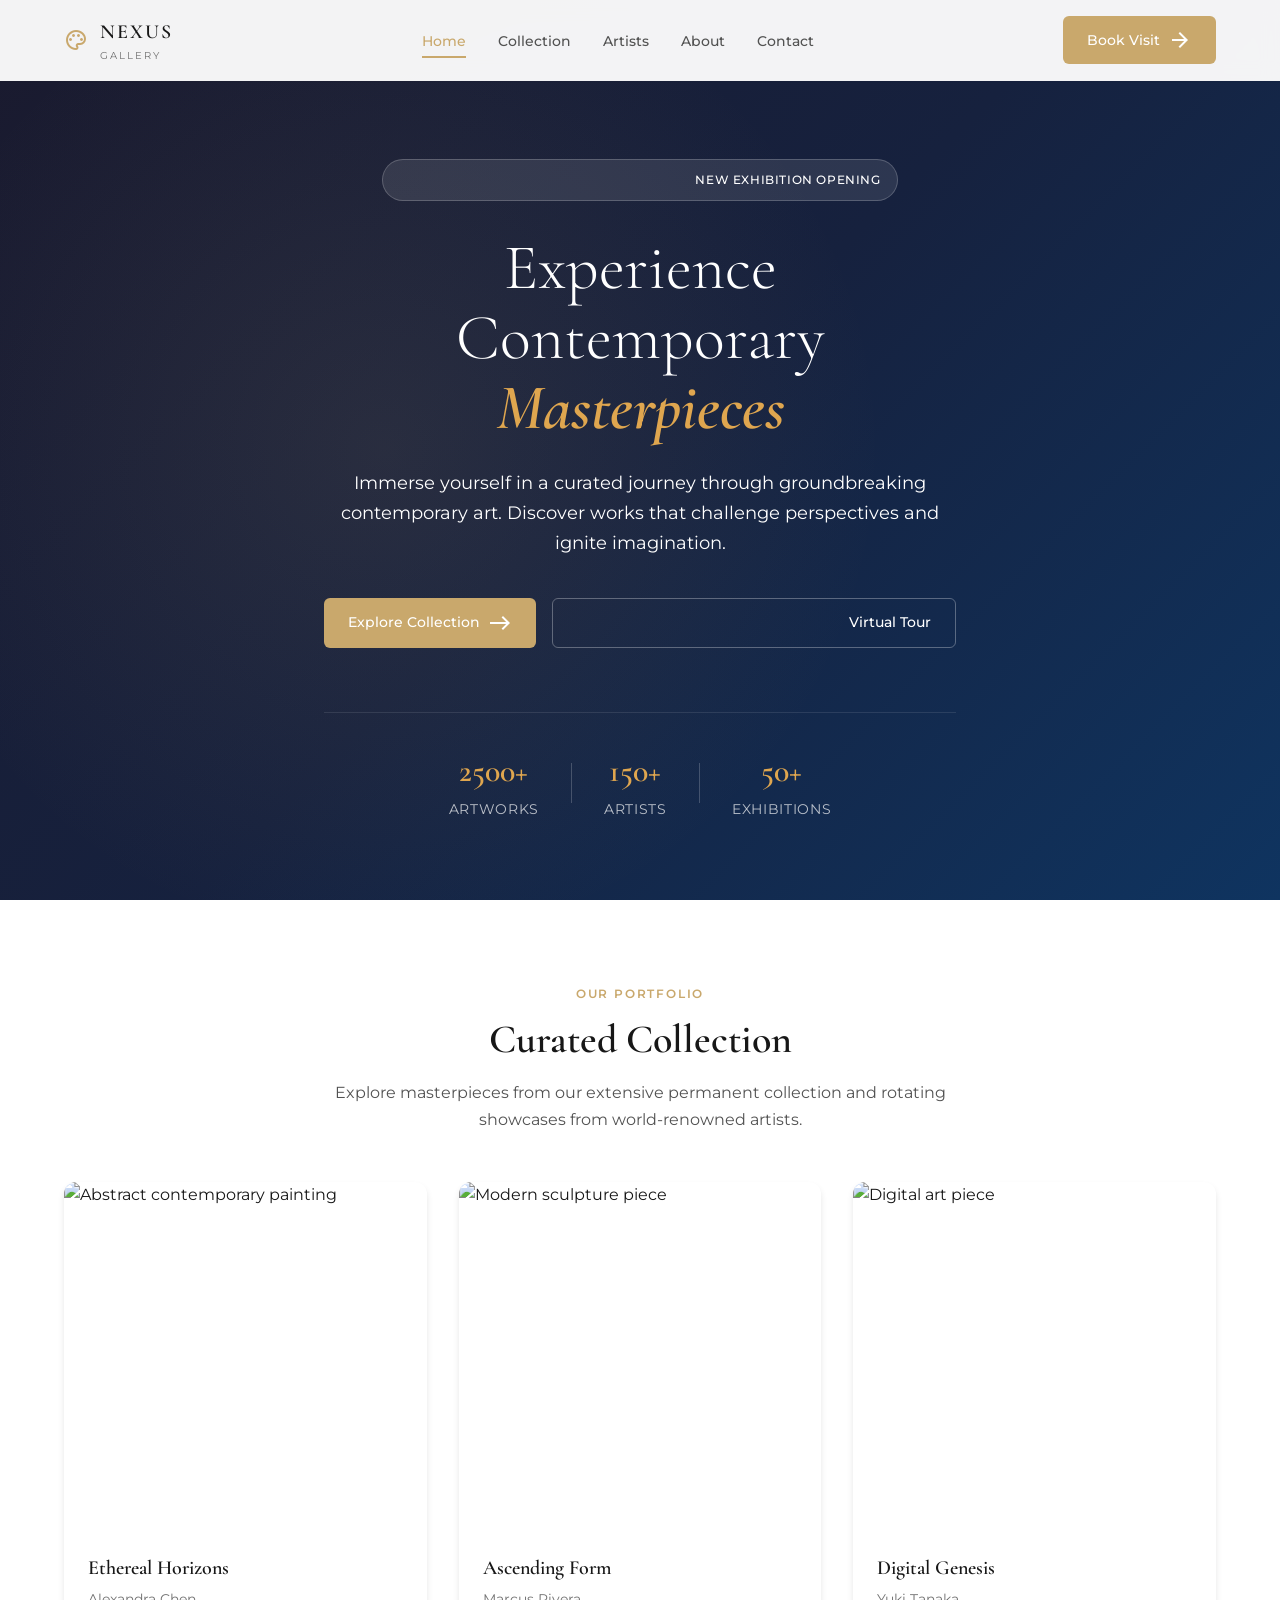
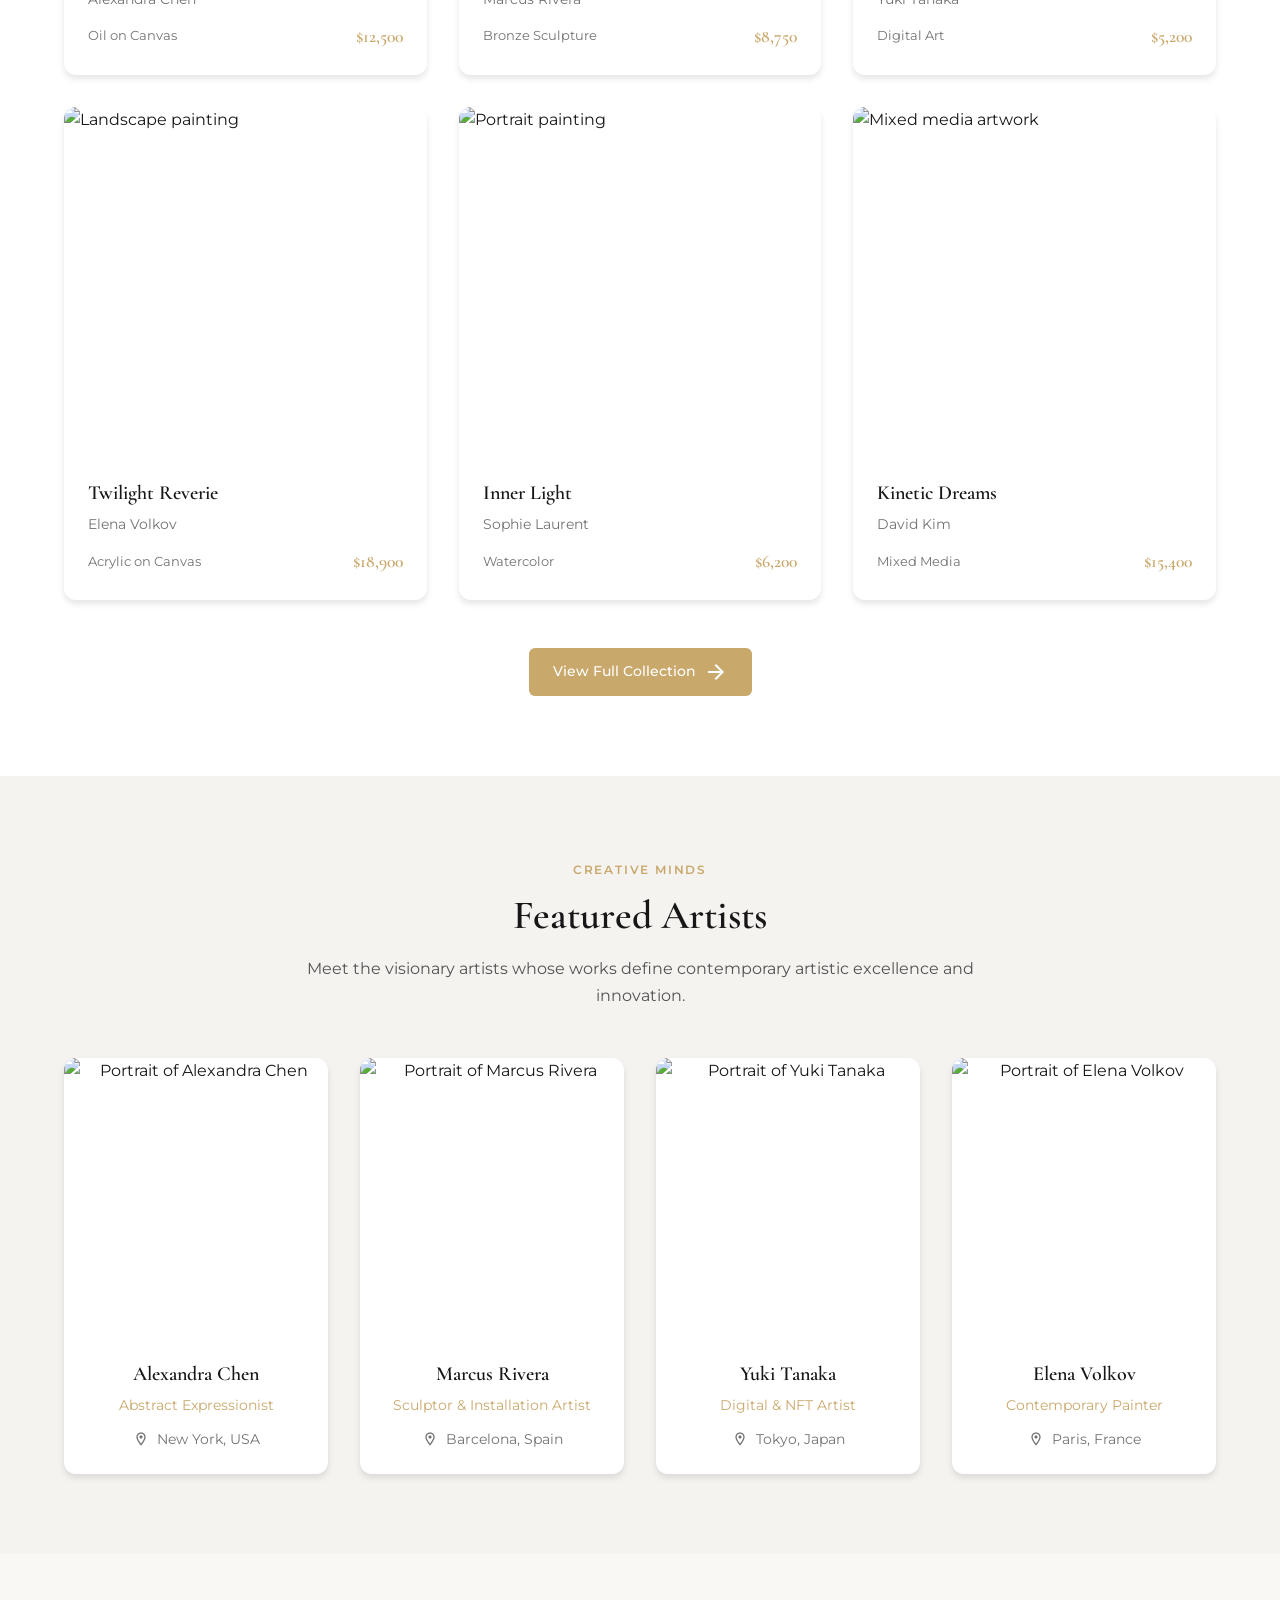
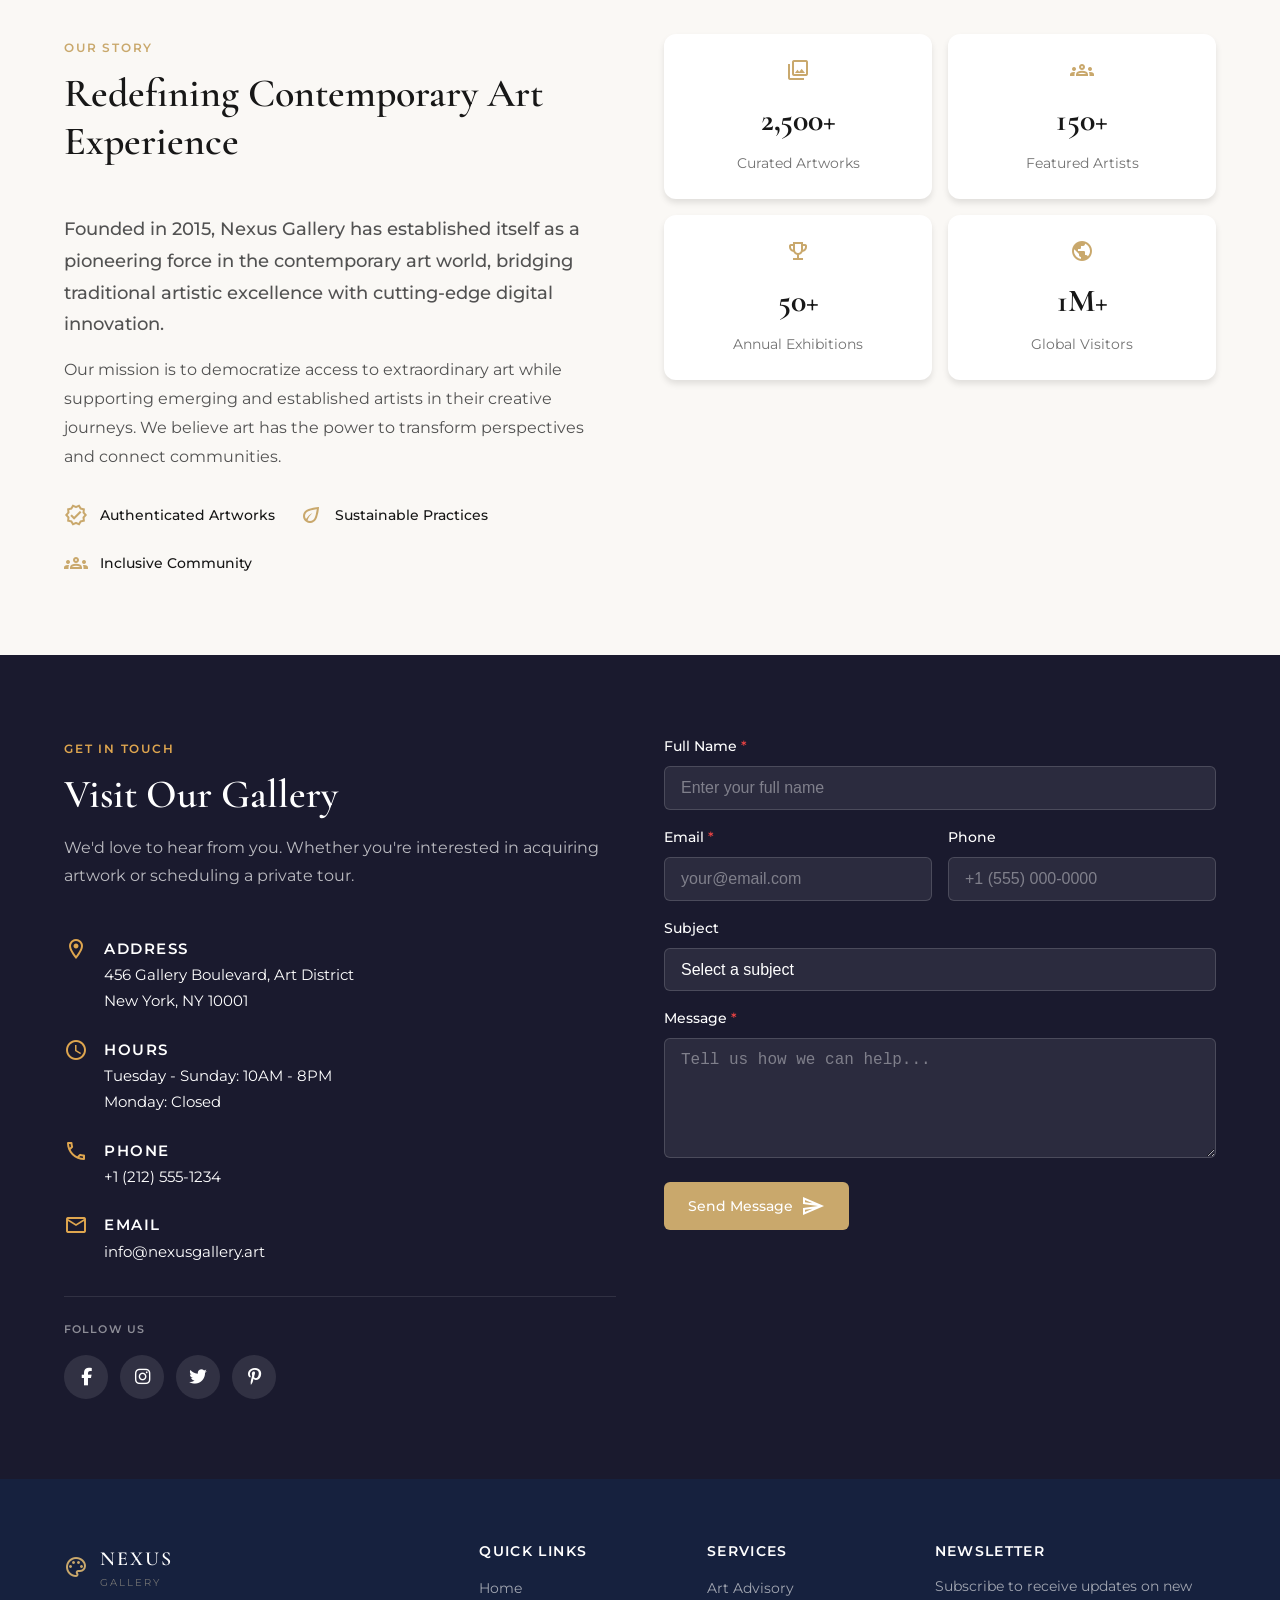
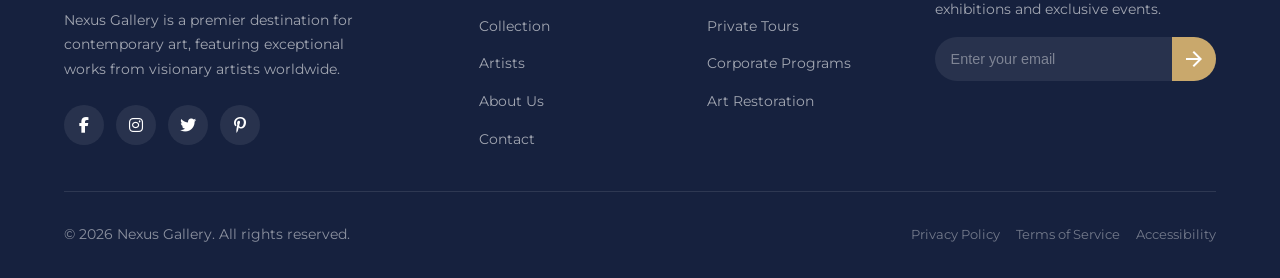
==== commit 7f876b20: "Fix AI gallery - removed blocking preloader, simplified structure while maintaining AI-generated cha" ====
--- a/ai-gallery/index.html
+++ b/ai-gallery/index.html
@@ -1,149 +1,100 @@
 <!DOCTYPE html>
-<html lang="en" data-theme="default" data-color-scheme="light" itemscope itemtype="https://schema.org/ArtGallery">
+<html lang="en" data-theme="default" itemscope itemtype="https://schema.org/ArtGallery">
 <head>
+    <!-- Document Metadata Configuration -->
     <meta charset="UTF-8">
-    <meta name="viewport" content="width=device-width, initial-scale=1.0, maximum-scale=5.0, minimum-scale=1.0">
+    <meta name="viewport" content="width=device-width, initial-scale=1.0">
     <meta http-equiv="X-UA-Compatible" content="IE=edge">
+    
+    <!-- SEO Meta Tags -->
     <meta name="description" content="Nexus Contemporary Art Gallery - A Premium Digital Art Exhibition Space Featuring World-Renowned Artists and Exclusive Collections">
-    <meta name="keywords" content="art, gallery, contemporary, modern, paintings, sculptures, digital art, exhibitions, NFT, virtual gallery">
+    <meta name="keywords" content="art, gallery, contemporary, modern, paintings, sculptures, digital art, exhibitions">
     <meta name="author" content="Nexus Gallery Development Team">
-    <meta name="robots" content="index, follow">
+    
+    <!-- Open Graph Meta Tags for Social Media -->
     <meta property="og:title" content="Nexus Contemporary Art Gallery">
     <meta property="og:description" content="Discover extraordinary artworks from emerging and established artists worldwide">
     <meta property="og:type" content="website">
-    <meta property="og:url" content="https://nexusgallery.art">
-    <meta name="twitter:card" content="summary_large_image">
-    
+    
+    <!-- Document Title -->
     <title>Nexus Contemporary Art Gallery | Premium Digital Art Exhibition Space</title>
     
-    <!-- Preconnect for Performance Optimization -->
+    <!-- External CSS Stylesheet Link -->
+    <link rel="stylesheet" href="styles.css">
+    
+    <!-- Google Fonts - Typography System -->
     <link rel="preconnect" href="https://fonts.googleapis.com">
     <link rel="preconnect" href="https://fonts.gstatic.com" crossorigin>
-    <link rel="preconnect" href="https://cdnjs.cloudflare.com">
-    
-    <!-- External CSS Stylesheet -->
-    <link rel="stylesheet" href="styles.css">
-    
-    <!-- Google Fonts - Multiple Font Families for Typography System -->
-    <link href="https://fonts.googleapis.com/css2?family=Cormorant+Garamond:ital,wght@0,300;0,400;0,500;0,600;0,700;1,400&family=Montserrat:wght@100;200;300;400;500;600;700;800;900&family=Space+Grotesk:wght@300;400;500;600;700&display=swap" rel="stylesheet">
-    
-    <!-- Google Material Icons -->
-    <link href="https://fonts.googleapis.com/icon?family=Material+Icons|Material+Icons+Outlined|Material+Icons+Round" rel="stylesheet">
-    
-    <!-- Font Awesome 6 Pro Icons -->
-    <link rel="stylesheet" href="https://cdnjs.cloudflare.com/ajax/libs/font-awesome/6.4.0/css/all.min.css" integrity="sha512-iecdLmaskl7CVkqkXNQ/ZH/XLlvWZOJyj7Yy7tcenmpD1ypASozpmT/E0iPtmFIB46ZmdtAc9eNBvH0H/ZpiBw==" crossorigin="anonymous" referrerpolicy="no-referrer">
+    <link href="https://fonts.googleapis.com/css2?family=Cormorant+Garamond:wght@400;500;600;700&family=Montserrat:wght@300;400;500;600;700&display=swap" rel="stylesheet">
+    
+    <!-- Google Material Icons Library -->
+    <link href="https://fonts.googleapis.com/icon?family=Material+Icons+Outlined" rel="stylesheet">
+    
+    <!-- Font Awesome Icons CDN -->
+    <link rel="stylesheet" href="https://cdnjs.cloudflare.com/ajax/libs/font-awesome/6.4.0/css/all.min.css">
 </head>
-<body class="page-body" id="page-top" data-scroll-container>
-    <!-- Skip Navigation Link for Accessibility -->
-    <a href="#main-content" class="skip-navigation-link visually-hidden-focusable" tabindex="0" role="link" aria-label="Skip to main content">
-        Skip to main content
-    </a>
-
-    <!-- Preloader Animation Container -->
-    <div class="preloader-container" id="preloader" role="progressbar" aria-label="Page loading">
-        <div class="preloader-spinner">
-            <div class="spinner-ring"></div>
-            <div class="spinner-ring"></div>
-            <div class="spinner-ring"></div>
-        </div>
-        <span class="preloader-text">Loading Experience...</span>
-    </div>
-
-    <!-- Primary Navigation Header -->
-    <header id="primary-header" class="site-header sticky-header" role="banner" aria-label="Primary site header">
+<body class="page-body" id="page-top">
+    
+    <!-- ==================== PRIMARY HEADER SECTION ==================== -->
+    <header id="primary-header" class="site-header" role="banner" aria-label="Primary site header">
         <div class="header-container">
             <div class="header-inner-wrapper">
-                <!-- Brand Logo Section -->
-                <div class="brand-logo-container" itemscope itemtype="https://schema.org/Organization">
-                    <a href="#page-top" class="brand-logo-link" itemprop="url" aria-label="Nexus Gallery Homepage">
+                
+                <!-- Brand Logo Component -->
+                <div class="brand-logo-container">
+                    <a href="#page-top" class="brand-logo-link" aria-label="Nexus Gallery Homepage">
                         <span class="material-icons-outlined brand-icon" aria-hidden="true">palette</span>
                         <div class="brand-text-wrapper">
-                            <span class="brand-name" itemprop="name">NEXUS</span>
+                            <span class="brand-name">NEXUS</span>
                             <span class="brand-tagline">GALLERY</span>
                         </div>
                     </a>
                 </div>
 
-                <!-- Primary Navigation Menu -->
-                <nav class="primary-navigation" id="main-navigation" role="navigation" aria-label="Primary navigation menu">
-                    <ul class="navigation-menu-list" role="menubar">
-                        <li class="navigation-menu-item" role="none">
-                            <a href="#hero-section" class="navigation-link active-link" role="menuitem" aria-current="page" data-section="home">
-                                <span class="link-text">Home</span>
-                                <span class="link-indicator"></span>
-                            </a>
+                <!-- Primary Navigation Component -->
+                <nav class="primary-navigation" id="main-navigation" role="navigation" aria-label="Primary navigation">
+                    <ul class="navigation-menu-list">
+                        <li class="navigation-menu-item">
+                            <a href="#hero-section" class="navigation-link active-link">Home</a>
                         </li>
-                        <li class="navigation-menu-item" role="none">
-                            <a href="#exhibition-section" class="navigation-link" role="menuitem" data-section="exhibitions">
-                                <span class="link-text">Exhibitions</span>
-                                <span class="link-indicator"></span>
-                            </a>
+                        <li class="navigation-menu-item">
+                            <a href="#collection-section" class="navigation-link">Collection</a>
                         </li>
-                        <li class="navigation-menu-item" role="none">
-                            <a href="#collection-section" class="navigation-link" role="menuitem" data-section="collection">
-                                <span class="link-text">Collection</span>
-                                <span class="link-indicator"></span>
-                            </a>
+                        <li class="navigation-menu-item">
+                            <a href="#artists-section" class="navigation-link">Artists</a>
                         </li>
-                        <li class="navigation-menu-item" role="none">
-                            <a href="#artists-section" class="navigation-link" role="menuitem" data-section="artists">
-                                <span class="link-text">Artists</span>
-                                <span class="link-indicator"></span>
-                            </a>
+                        <li class="navigation-menu-item">
+                            <a href="#about-section" class="navigation-link">About</a>
                         </li>
-                        <li class="navigation-menu-item" role="none">
-                            <a href="#about-section" class="navigation-link" role="menuitem" data-section="about">
-                                <span class="link-text">About</span>
-                                <span class="link-indicator"></span>
-                            </a>
-                        </li>
-                        <li class="navigation-menu-item" role="none">
-                            <a href="#contact-section" class="navigation-link" role="menuitem" data-section="contact">
-                                <span class="link-text">Contact</span>
-                                <span class="link-indicator"></span>
-                            </a>
+                        <li class="navigation-menu-item">
+                            <a href="#contact-section" class="navigation-link">Contact</a>
                         </li>
                     </ul>
                 </nav>
 
-                <!-- Header Action Buttons -->
+                <!-- Header Call-to-Action Button -->
                 <div class="header-actions-container">
-                    <button class="header-action-button search-toggle-button" type="button" aria-label="Open search dialog" data-action="toggle-search">
-                        <span class="material-icons-round" aria-hidden="true">search</span>
-                    </button>
-                    <button class="header-action-button theme-toggle-button" type="button" aria-label="Toggle color theme" data-action="toggle-theme">
-                        <span class="material-icons-round" aria-hidden="true">dark_mode</span>
-                    </button>
-                    <a href="#contact-section" class="primary-cta-button header-cta-button">
+                    <a href="#contact-section" class="primary-cta-button">
                         <span class="button-text">Book Visit</span>
-                        <span class="material-icons-round button-icon" aria-hidden="true">arrow_forward</span>
+                        <span class="material-icons-outlined button-icon" aria-hidden="true">arrow_forward</span>
                     </a>
                 </div>
-
-                <!-- Mobile Menu Toggle Button -->
-                <button class="mobile-menu-toggle hamburger-button" type="button" aria-expanded="false" aria-controls="main-navigation" aria-label="Toggle mobile navigation menu">
-                    <span class="hamburger-line hamburger-line-1"></span>
-                    <span class="hamburger-line hamburger-line-2"></span>
-                    <span class="hamburger-line hamburger-line-3"></span>
-                </button>
             </div>
         </div>
     </header>
 
-    <!-- Main Content Area -->
+    <!-- ==================== MAIN CONTENT WRAPPER ==================== -->
     <main id="main-content" class="main-content-wrapper" role="main">
         
-        <!-- Hero Section -->
-        <section id="hero-section" class="hero-section full-viewport-section" aria-labelledby="hero-heading" data-section-name="hero">
+        <!-- ==================== HERO SECTION ==================== -->
+        <section id="hero-section" class="hero-section" aria-labelledby="hero-heading">
             <div class="hero-background-container">
                 <div class="hero-background-overlay"></div>
-                <div class="hero-background-pattern"></div>
-                <!-- PLACEHOLDER: Add your background image here -->
-                <div class="hero-background-image" style="background-image: url('https://images.unsplash.com/photo-1541961017774-22349e4a1262?w=1920&q=80');" role="img" aria-label="Art gallery interior"></div>
             </div>
             
             <div class="hero-content-container">
                 <div class="hero-content-inner">
+                    <!-- Hero Badge Component -->
                     <div class="hero-badge-container">
                         <span class="hero-badge">
                             <span class="material-icons-outlined badge-icon" aria-hidden="true">auto_awesome</span>
@@ -151,21 +102,24 @@
                         </span>
                     </div>
                     
+                    <!-- Hero Heading Component -->
                     <h1 id="hero-heading" class="hero-main-heading">
-                        <span class="heading-line heading-line-1">Experience</span>
-                        <span class="heading-line heading-line-2">Contemporary</span>
-                        <span class="heading-line heading-line-3 highlight-text">Masterpieces</span>
+                        <span class="heading-line">Experience</span>
+                        <span class="heading-line">Contemporary</span>
+                        <span class="heading-line highlight-text">Masterpieces</span>
                     </h1>
                     
+                    <!-- Hero Description Text -->
                     <p class="hero-description-text">
                         Immerse yourself in a curated journey through groundbreaking contemporary art. 
                         Discover works that challenge perspectives and ignite imagination.
                     </p>
                     
+                    <!-- Hero Call-to-Action Buttons -->
                     <div class="hero-cta-container">
                         <a href="#collection-section" class="primary-cta-button hero-primary-cta">
                             <span class="button-text">Explore Collection</span>
-                            <span class="material-icons-round button-icon" aria-hidden="true">east</span>
+                            <span class="material-icons-outlined button-icon" aria-hidden="true">east</span>
                         </a>
                         <a href="#about-section" class="secondary-cta-button hero-secondary-cta">
                             <span class="material-icons-outlined button-icon" aria-hidden="true">play_circle</span>
@@ -173,459 +127,334 @@
                         </a>
                     </div>
                     
-                    <div class="hero-statistics-container" role="list" aria-label="Gallery statistics">
-                        <div class="statistic-item" role="listitem">
-                            <span class="statistic-value" data-count="2500">2500+</span>
+                    <!-- Hero Statistics Component -->
+                    <div class="hero-statistics-container">
+                        <div class="statistic-item">
+                            <span class="statistic-value">2500+</span>
                             <span class="statistic-label">Artworks</span>
                         </div>
-                        <div class="statistic-divider" aria-hidden="true"></div>
-                        <div class="statistic-item" role="listitem">
-                            <span class="statistic-value" data-count="150">150+</span>
+                        <div class="statistic-divider"></div>
+                        <div class="statistic-item">
+                            <span class="statistic-value">150+</span>
                             <span class="statistic-label">Artists</span>
                         </div>
-                        <div class="statistic-divider" aria-hidden="true"></div>
-                        <div class="statistic-item" role="listitem">
-                            <span class="statistic-value" data-count="50">50+</span>
+                        <div class="statistic-divider"></div>
+                        <div class="statistic-item">
+                            <span class="statistic-value">50+</span>
                             <span class="statistic-label">Exhibitions</span>
                         </div>
                     </div>
                 </div>
             </div>
-            
-            <div class="hero-scroll-indicator" aria-hidden="true">
-                <span class="scroll-text">Scroll</span>
-                <div class="scroll-line"></div>
-            </div>
         </section>
 
-        <!-- Featured Exhibition Section -->
-        <section id="exhibition-section" class="exhibition-section content-section" aria-labelledby="exhibition-heading">
+        <!-- ==================== ART COLLECTION SECTION ==================== -->
+        <section id="collection-section" class="collection-section content-section" aria-labelledby="collection-heading">
             <div class="section-container">
+                <!-- Section Header Component -->
                 <header class="section-header centered-header">
-                    <span class="section-eyebrow">Current Showcase</span>
-                    <h2 id="exhibition-heading" class="section-heading">Featured Exhibitions</h2>
-                    <p class="section-description">Discover our carefully curated exhibitions featuring groundbreaking works from visionary artists around the globe.</p>
+                    <span class="section-eyebrow">Our Portfolio</span>
+                    <h2 id="collection-heading" class="section-heading">Curated Collection</h2>
+                    <p class="section-description">Explore masterpieces from our extensive permanent collection and rotating showcases from world-renowned artists.</p>
                 </header>
                 
-                <div class="exhibition-grid-container">
-                    <!-- Exhibition Card 1 -->
-                    <article class="exhibition-card featured-exhibition" itemscope itemtype="https://schema.org/ExhibitionEvent">
-                        <figure class="exhibition-image-container">
-                            <!-- PLACEHOLDER: Replace with exhibition image -->
-                            <img src="https://via.placeholder.com/800x600/1a1a2e/c9a86c?text=Exhibition+1" alt="Abstract Visions exhibition featuring contemporary abstract art" class="exhibition-image" itemprop="image" loading="lazy">
-                            <div class="exhibition-overlay">
-                                <span class="exhibition-category-badge">Featured</span>
-                            </div>
-                        </figure>
-                        <div class="exhibition-content">
-                            <div class="exhibition-meta">
-                                <span class="exhibition-date" itemprop="startDate">
-                                    <span class="material-icons-outlined" aria-hidden="true">event</span>
-                                    Jan 15 - Mar 30, 2026
-                                </span>
-                            </div>
-                            <h3 class="exhibition-title" itemprop="name">Abstract Visions: Beyond Reality</h3>
-                            <p class="exhibition-description" itemprop="description">A transcendent journey through abstract expressionism featuring 40 groundbreaking works.</p>
-                            <a href="#" class="exhibition-link" itemprop="url">
-                                <span>View Exhibition</span>
-                                <span class="material-icons-round" aria-hidden="true">arrow_forward</span>
-                            </a>
-                        </div>
-                    </article>
-
-                    <!-- Exhibition Card 2 -->
-                    <article class="exhibition-card" itemscope itemtype="https://schema.org/ExhibitionEvent">
-                        <figure class="exhibition-image-container">
-                            <!-- PLACEHOLDER: Replace with exhibition image -->
-                            <img src="https://via.placeholder.com/600x400/16213e/c9a86c?text=Exhibition+2" alt="Digital Dreams exhibition showcasing digital art" class="exhibition-image" itemprop="image" loading="lazy">
-                            <div class="exhibition-overlay">
-                                <span class="exhibition-category-badge">New</span>
-                            </div>
-                        </figure>
-                        <div class="exhibition-content">
-                            <div class="exhibition-meta">
-                                <span class="exhibition-date" itemprop="startDate">
-                                    <span class="material-icons-outlined" aria-hidden="true">event</span>
-                                    Feb 1 - Apr 15, 2026
-                                </span>
-                            </div>
-                            <h3 class="exhibition-title" itemprop="name">Digital Dreams: AI & Art</h3>
-                            <p class="exhibition-description" itemprop="description">Exploring the intersection of artificial intelligence and artistic creation.</p>
-                            <a href="#" class="exhibition-link" itemprop="url">
-                                <span>View Exhibition</span>
-                                <span class="material-icons-round" aria-hidden="true">arrow_forward</span>
-                            </a>
-                        </div>
-                    </article>
-
-                    <!-- Exhibition Card 3 -->
-                    <article class="exhibition-card" itemscope itemtype="https://schema.org/ExhibitionEvent">
-                        <figure class="exhibition-image-container">
-                            <!-- PLACEHOLDER: Replace with exhibition image -->
-                            <img src="https://via.placeholder.com/600x400/0f3460/c9a86c?text=Exhibition+3" alt="Sculpture garden exhibition" class="exhibition-image" itemprop="image" loading="lazy">
-                            <div class="exhibition-overlay">
-                                <span class="exhibition-category-badge">Ongoing</span>
-                            </div>
-                        </figure>
-                        <div class="exhibition-content">
-                            <div class="exhibition-meta">
-                                <span class="exhibition-date" itemprop="startDate">
-                                    <span class="material-icons-outlined" aria-hidden="true">event</span>
-                                    Permanent Collection
-                                </span>
-                            </div>
-                            <h3 class="exhibition-title" itemprop="name">Sculptural Dimensions</h3>
-                            <p class="exhibition-description" itemprop="description">Three-dimensional masterpieces that redefine spatial perception.</p>
-                            <a href="#" class="exhibition-link" itemprop="url">
-                                <span>View Exhibition</span>
-                                <span class="material-icons-round" aria-hidden="true">arrow_forward</span>
-                            </a>
-                        </div>
-                    </article>
+                <!-- Artwork Grid Component -->
+                <div class="collection-grid">
+                    <!-- Artwork Card 1 -->
+                    <article class="artwork-card" itemscope itemtype="https://schema.org/VisualArtwork">
+                        <figure class="artwork-figure">
+                            <!-- PLACEHOLDER: Replace with your artwork image -->
+                            <img src="https://via.placeholder.com/400x500/1a1a2e/c9a86c?text=Artwork+1" alt="Abstract contemporary painting" class="artwork-image" itemprop="image" loading="lazy">
+                            <figcaption class="artwork-overlay">
+                                <div class="artwork-actions">
+                                    <button class="action-button" aria-label="Add to favorites">
+                                        <span class="material-icons-outlined">favorite_border</span>
+                                    </button>
+                                    <button class="action-button" aria-label="View fullscreen">
+                                        <span class="material-icons-outlined">fullscreen</span>
+                                    </button>
+                                </div>
+                            </figcaption>
+                        </figure>
+                        <div class="artwork-info">
+                            <h3 class="artwork-title" itemprop="name">Ethereal Horizons</h3>
+                            <p class="artwork-artist" itemprop="creator">Alexandra Chen</p>
+                            <div class="artwork-meta">
+                                <span class="artwork-medium">Oil on Canvas</span>
+                                <span class="artwork-price">$12,500</span>
+                            </div>
+                        </div>
+                    </article>
+
+                    <!-- Artwork Card 2 -->
+                    <article class="artwork-card" itemscope itemtype="https://schema.org/VisualArtwork">
+                        <figure class="artwork-figure">
+                            <!-- PLACEHOLDER: Replace with your artwork image -->
+                            <img src="https://via.placeholder.com/400x500/16213e/c9a86c?text=Artwork+2" alt="Modern sculpture piece" class="artwork-image" itemprop="image" loading="lazy">
+                            <figcaption class="artwork-overlay">
+                                <div class="artwork-actions">
+                                    <button class="action-button" aria-label="Add to favorites">
+                                        <span class="material-icons-outlined">favorite_border</span>
+                                    </button>
+                                    <button class="action-button" aria-label="View fullscreen">
+                                        <span class="material-icons-outlined">fullscreen</span>
+                                    </button>
+                                </div>
+                            </figcaption>
+                        </figure>
+                        <div class="artwork-info">
+                            <h3 class="artwork-title" itemprop="name">Ascending Form</h3>
+                            <p class="artwork-artist" itemprop="creator">Marcus Rivera</p>
+                            <div class="artwork-meta">
+                                <span class="artwork-medium">Bronze Sculpture</span>
+                                <span class="artwork-price">$8,750</span>
+                            </div>
+                        </div>
+                    </article>
+
+                    <!-- Artwork Card 3 -->
+                    <article class="artwork-card" itemscope itemtype="https://schema.org/VisualArtwork">
+                        <figure class="artwork-figure">
+                            <!-- PLACEHOLDER: Replace with your artwork image -->
+                            <img src="https://via.placeholder.com/400x500/0f3460/c9a86c?text=Artwork+3" alt="Digital art piece" class="artwork-image" itemprop="image" loading="lazy">
+                            <figcaption class="artwork-overlay">
+                                <div class="artwork-actions">
+                                    <button class="action-button" aria-label="Add to favorites">
+                                        <span class="material-icons-outlined">favorite_border</span>
+                                    </button>
+                                    <button class="action-button" aria-label="View fullscreen">
+                                        <span class="material-icons-outlined">fullscreen</span>
+                                    </button>
+                                </div>
+                            </figcaption>
+                        </figure>
+                        <div class="artwork-info">
+                            <h3 class="artwork-title" itemprop="name">Digital Genesis</h3>
+                            <p class="artwork-artist" itemprop="creator">Yuki Tanaka</p>
+                            <div class="artwork-meta">
+                                <span class="artwork-medium">Digital Art</span>
+                                <span class="artwork-price">$5,200</span>
+                            </div>
+                        </div>
+                    </article>
+
+                    <!-- Artwork Card 4 -->
+                    <article class="artwork-card" itemscope itemtype="https://schema.org/VisualArtwork">
+                        <figure class="artwork-figure">
+                            <!-- PLACEHOLDER: Replace with your artwork image -->
+                            <img src="https://via.placeholder.com/400x500/1a1a3e/c9a86c?text=Artwork+4" alt="Landscape painting" class="artwork-image" itemprop="image" loading="lazy">
+                            <figcaption class="artwork-overlay">
+                                <div class="artwork-actions">
+                                    <button class="action-button" aria-label="Add to favorites">
+                                        <span class="material-icons-outlined">favorite_border</span>
+                                    </button>
+                                    <button class="action-button" aria-label="View fullscreen">
+                                        <span class="material-icons-outlined">fullscreen</span>
+                                    </button>
+                                </div>
+                            </figcaption>
+                        </figure>
+                        <div class="artwork-info">
+                            <h3 class="artwork-title" itemprop="name">Twilight Reverie</h3>
+                            <p class="artwork-artist" itemprop="creator">Elena Volkov</p>
+                            <div class="artwork-meta">
+                                <span class="artwork-medium">Acrylic on Canvas</span>
+                                <span class="artwork-price">$18,900</span>
+                            </div>
+                        </div>
+                    </article>
+
+                    <!-- Artwork Card 5 -->
+                    <article class="artwork-card" itemscope itemtype="https://schema.org/VisualArtwork">
+                        <figure class="artwork-figure">
+                            <!-- PLACEHOLDER: Replace with your artwork image -->
+                            <img src="https://via.placeholder.com/400x500/2a1a4e/c9a86c?text=Artwork+5" alt="Portrait painting" class="artwork-image" itemprop="image" loading="lazy">
+                            <figcaption class="artwork-overlay">
+                                <div class="artwork-actions">
+                                    <button class="action-button" aria-label="Add to favorites">
+                                        <span class="material-icons-outlined">favorite_border</span>
+                                    </button>
+                                    <button class="action-button" aria-label="View fullscreen">
+                                        <span class="material-icons-outlined">fullscreen</span>
+                                    </button>
+                                </div>
+                            </figcaption>
+                        </figure>
+                        <div class="artwork-info">
+                            <h3 class="artwork-title" itemprop="name">Inner Light</h3>
+                            <p class="artwork-artist" itemprop="creator">Sophie Laurent</p>
+                            <div class="artwork-meta">
+                                <span class="artwork-medium">Watercolor</span>
+                                <span class="artwork-price">$6,200</span>
+                            </div>
+                        </div>
+                    </article>
+
+                    <!-- Artwork Card 6 -->
+                    <article class="artwork-card" itemscope itemtype="https://schema.org/VisualArtwork">
+                        <figure class="artwork-figure">
+                            <!-- PLACEHOLDER: Replace with your artwork image -->
+                            <img src="https://via.placeholder.com/400x500/3a2a5e/c9a86c?text=Artwork+6" alt="Mixed media artwork" class="artwork-image" itemprop="image" loading="lazy">
+                            <figcaption class="artwork-overlay">
+                                <div class="artwork-actions">
+                                    <button class="action-button" aria-label="Add to favorites">
+                                        <span class="material-icons-outlined">favorite_border</span>
+                                    </button>
+                                    <button class="action-button" aria-label="View fullscreen">
+                                        <span class="material-icons-outlined">fullscreen</span>
+                                    </button>
+                                </div>
+                            </figcaption>
+                        </figure>
+                        <div class="artwork-info">
+                            <h3 class="artwork-title" itemprop="name">Kinetic Dreams</h3>
+                            <p class="artwork-artist" itemprop="creator">David Kim</p>
+                            <div class="artwork-meta">
+                                <span class="artwork-medium">Mixed Media</span>
+                                <span class="artwork-price">$15,400</span>
+                            </div>
+                        </div>
+                    </article>
+                </div>
+
+                <!-- Section Footer with CTA -->
+                <div class="section-footer">
+                    <a href="#" class="primary-cta-button">
+                        <span class="button-text">View Full Collection</span>
+                        <span class="material-icons-outlined button-icon" aria-hidden="true">arrow_forward</span>
+                    </a>
                 </div>
             </div>
         </section>
 
-        <!-- Art Collection Section -->
-        <section id="collection-section" class="collection-section content-section alternate-background" aria-labelledby="collection-heading">
+        <!-- ==================== ARTISTS SECTION ==================== -->
+        <section id="artists-section" class="artists-section content-section alternate-background" aria-labelledby="artists-heading">
             <div class="section-container">
-                <header class="section-header">
-                    <div class="header-content">
-                        <span class="section-eyebrow">Our Portfolio</span>
-                        <h2 id="collection-heading" class="section-heading">Curated Collection</h2>
-                        <p class="section-description">Explore masterpieces from our extensive permanent collection and rotating showcases.</p>
-                    </div>
-                    <div class="header-actions">
-                        <div class="filter-tabs" role="tablist" aria-label="Filter artworks by category">
-                            <button class="filter-tab active" role="tab" aria-selected="true" data-filter="all">All Works</button>
-                            <button class="filter-tab" role="tab" aria-selected="false" data-filter="paintings">Paintings</button>
-                            <button class="filter-tab" role="tab" aria-selected="false" data-filter="sculpture">Sculpture</button>
-                            <button class="filter-tab" role="tab" aria-selected="false" data-filter="digital">Digital</button>
-                        </div>
-                    </div>
-                </header>
-                
-                <div class="collection-masonry-grid" role="list">
-                    <!-- Artwork Item 1 -->
-                    <article class="artwork-item size-large" data-category="paintings" role="listitem" itemscope itemtype="https://schema.org/VisualArtwork">
-                        <figure class="artwork-figure">
-                            <!-- PLACEHOLDER: Replace with artwork image -->
-                            <img src="https://via.placeholder.com/600x800/e8d5b7/333?text=Artwork+1" alt="Abstract oil painting with vibrant colors" class="artwork-image" itemprop="image" loading="lazy">
-                            <figcaption class="artwork-overlay-content">
-                                <div class="artwork-quick-actions">
-                                    <button class="quick-action-button" aria-label="Add to favorites">
-                                        <span class="material-icons-outlined" aria-hidden="true">favorite_border</span>
-                                    </button>
-                                    <button class="quick-action-button" aria-label="View in fullscreen">
-                                        <span class="material-icons-outlined" aria-hidden="true">fullscreen</span>
-                                    </button>
-                                    <button class="quick-action-button" aria-label="Share artwork">
-                                        <span class="material-icons-outlined" aria-hidden="true">share</span>
-                                    </button>
-                                </div>
-                                <div class="artwork-details">
-                                    <h3 class="artwork-title" itemprop="name">Ethereal Horizons</h3>
-                                    <p class="artwork-artist" itemprop="creator">By Alexandra Chen</p>
-                                    <div class="artwork-meta-info">
-                                        <span class="artwork-medium" itemprop="artMedium">Oil on Canvas</span>
-                                        <span class="artwork-year">2024</span>
-                                    </div>
-                                    <span class="artwork-price">$12,500</span>
-                                </div>
-                            </figcaption>
-                        </figure>
-                    </article>
-
-                    <!-- Artwork Item 2 -->
-                    <article class="artwork-item" data-category="sculpture" role="listitem" itemscope itemtype="https://schema.org/VisualArtwork">
-                        <figure class="artwork-figure">
-                            <!-- PLACEHOLDER: Replace with artwork image -->
-                            <img src="https://via.placeholder.com/500x600/c9b8a8/333?text=Artwork+2" alt="Modern bronze sculpture" class="artwork-image" itemprop="image" loading="lazy">
-                            <figcaption class="artwork-overlay-content">
-                                <div class="artwork-quick-actions">
-                                    <button class="quick-action-button" aria-label="Add to favorites">
-                                        <span class="material-icons-outlined" aria-hidden="true">favorite_border</span>
-                                    </button>
-                                    <button class="quick-action-button" aria-label="View in fullscreen">
-                                        <span class="material-icons-outlined" aria-hidden="true">fullscreen</span>
-                                    </button>
-                                    <button class="quick-action-button" aria-label="Share artwork">
-                                        <span class="material-icons-outlined" aria-hidden="true">share</span>
-                                    </button>
-                                </div>
-                                <div class="artwork-details">
-                                    <h3 class="artwork-title" itemprop="name">Ascending Form</h3>
-                                    <p class="artwork-artist" itemprop="creator">By Marcus Rivera</p>
-                                    <div class="artwork-meta-info">
-                                        <span class="artwork-medium" itemprop="artMedium">Bronze</span>
-                                        <span class="artwork-year">2023</span>
-                                    </div>
-                                    <span class="artwork-price">$8,750</span>
-                                </div>
-                            </figcaption>
-                        </figure>
-                    </article>
-
-                    <!-- Artwork Item 3 -->
-                    <article class="artwork-item" data-category="digital" role="listitem" itemscope itemtype="https://schema.org/VisualArtwork">
-                        <figure class="artwork-figure">
-                            <!-- PLACEHOLDER: Replace with artwork image -->
-                            <img src="https://via.placeholder.com/500x600/d4c4b0/333?text=Artwork+3" alt="Digital art piece with geometric patterns" class="artwork-image" itemprop="image" loading="lazy">
-                            <figcaption class="artwork-overlay-content">
-                                <div class="artwork-quick-actions">
-                                    <button class="quick-action-button" aria-label="Add to favorites">
-                                        <span class="material-icons-outlined" aria-hidden="true">favorite_border</span>
-                                    </button>
-                                    <button class="quick-action-button" aria-label="View in fullscreen">
-                                        <span class="material-icons-outlined" aria-hidden="true">fullscreen</span>
-                                    </button>
-                                    <button class="quick-action-button" aria-label="Share artwork">
-                                        <span class="material-icons-outlined" aria-hidden="true">share</span>
-                                    </button>
-                                </div>
-                                <div class="artwork-details">
-                                    <h3 class="artwork-title" itemprop="name">Digital Genesis</h3>
-                                    <p class="artwork-artist" itemprop="creator">By Yuki Tanaka</p>
-                                    <div class="artwork-meta-info">
-                                        <span class="artwork-medium" itemprop="artMedium">Digital NFT</span>
-                                        <span class="artwork-year">2025</span>
-                                    </div>
-                                    <span class="artwork-price">3.5 ETH</span>
-                                </div>
-                            </figcaption>
-                        </figure>
-                    </article>
-
-                    <!-- Artwork Item 4 -->
-                    <article class="artwork-item size-wide" data-category="paintings" role="listitem" itemscope itemtype="https://schema.org/VisualArtwork">
-                        <figure class="artwork-figure">
-                            <!-- PLACEHOLDER: Replace with artwork image -->
-                            <img src="https://via.placeholder.com/800x500/b8a898/333?text=Artwork+4" alt="Landscape painting with dramatic lighting" class="artwork-image" itemprop="image" loading="lazy">
-                            <figcaption class="artwork-overlay-content">
-                                <div class="artwork-quick-actions">
-                                    <button class="quick-action-button" aria-label="Add to favorites">
-                                        <span class="material-icons-outlined" aria-hidden="true">favorite_border</span>
-                                    </button>
-                                    <button class="quick-action-button" aria-label="View in fullscreen">
-                                        <span class="material-icons-outlined" aria-hidden="true">fullscreen</span>
-                                    </button>
-                                    <button class="quick-action-button" aria-label="Share artwork">
-                                        <span class="material-icons-outlined" aria-hidden="true">share</span>
-                                    </button>
-                                </div>
-                                <div class="artwork-details">
-                                    <h3 class="artwork-title" itemprop="name">Twilight Reverie</h3>
-                                    <p class="artwork-artist" itemprop="creator">By Elena Volkov</p>
-                                    <div class="artwork-meta-info">
-                                        <span class="artwork-medium" itemprop="artMedium">Acrylic on Canvas</span>
-                                        <span class="artwork-year">2024</span>
-                                    </div>
-                                    <span class="artwork-price">$18,900</span>
-                                </div>
-                            </figcaption>
-                        </figure>
-                    </article>
-
-                    <!-- Artwork Item 5 -->
-                    <article class="artwork-item" data-category="paintings" role="listitem" itemscope itemtype="https://schema.org/VisualArtwork">
-                        <figure class="artwork-figure">
-                            <!-- PLACEHOLDER: Replace with artwork image -->
-                            <img src="https://via.placeholder.com/500x600/a89888/333?text=Artwork+5" alt="Portrait painting in impressionist style" class="artwork-image" itemprop="image" loading="lazy">
-                            <figcaption class="artwork-overlay-content">
-                                <div class="artwork-quick-actions">
-                                    <button class="quick-action-button" aria-label="Add to favorites">
-                                        <span class="material-icons-outlined" aria-hidden="true">favorite_border</span>
-                                    </button>
-                                    <button class="quick-action-button" aria-label="View in fullscreen">
-                                        <span class="material-icons-outlined" aria-hidden="true">fullscreen</span>
-                                    </button>
-                                    <button class="quick-action-button" aria-label="Share artwork">
-                                        <span class="material-icons-outlined" aria-hidden="true">share</span>
-                                    </button>
-                                </div>
-                                <div class="artwork-details">
-                                    <h3 class="artwork-title" itemprop="name">Inner Light</h3>
-                                    <p class="artwork-artist" itemprop="creator">By Sophie Laurent</p>
-                                    <div class="artwork-meta-info">
-                                        <span class="artwork-medium" itemprop="artMedium">Watercolor</span>
-                                        <span class="artwork-year">2024</span>
-                                    </div>
-                                    <span class="artwork-price">$6,200</span>
-                                </div>
-                            </figcaption>
-                        </figure>
-                    </article>
-
-                    <!-- Artwork Item 6 -->
-                    <article class="artwork-item" data-category="sculpture" role="listitem" itemscope itemtype="https://schema.org/VisualArtwork">
-                        <figure class="artwork-figure">
-                            <!-- PLACEHOLDER: Replace with artwork image -->
-                            <img src="https://via.placeholder.com/500x600/988878/333?text=Artwork+6" alt="Contemporary metal sculpture" class="artwork-image" itemprop="image" loading="lazy">
-                            <figcaption class="artwork-overlay-content">
-                                <div class="artwork-quick-actions">
-                                    <button class="quick-action-button" aria-label="Add to favorites">
-                                        <span class="material-icons-outlined" aria-hidden="true">favorite_border</span>
-                                    </button>
-                                    <button class="quick-action-button" aria-label="View in fullscreen">
-                                        <span class="material-icons-outlined" aria-hidden="true">fullscreen</span>
-                                    </button>
-                                    <button class="quick-action-button" aria-label="Share artwork">
-                                        <span class="material-icons-outlined" aria-hidden="true">share</span>
-                                    </button>
-                                </div>
-                                <div class="artwork-details">
-                                    <h3 class="artwork-title" itemprop="name">Kinetic Dreams</h3>
-                                    <p class="artwork-artist" itemprop="creator">By David Kim</p>
-                                    <div class="artwork-meta-info">
-                                        <span class="artwork-medium" itemprop="artMedium">Steel & Glass</span>
-                                        <span class="artwork-year">2025</span>
-                                    </div>
-                                    <span class="artwork-price">$15,400</span>
-                                </div>
-                            </figcaption>
-                        </figure>
-                    </article>
-                </div>
-
-                <div class="section-footer">
-                    <a href="#" class="primary-cta-button view-all-button">
-                        <span class="button-text">View Full Collection</span>
-                        <span class="material-icons-round button-icon" aria-hidden="true">arrow_forward</span>
-                    </a>
-                </div>
-            </div>
-        </section>
-
-        <!-- Artists Section -->
-        <section id="artists-section" class="artists-section content-section" aria-labelledby="artists-heading">
-            <div class="section-container">
+                <!-- Section Header Component -->
                 <header class="section-header centered-header">
                     <span class="section-eyebrow">Creative Minds</span>
                     <h2 id="artists-heading" class="section-heading">Featured Artists</h2>
-                    <p class="section-description">Meet the visionary artists whose works define contemporary artistic excellence.</p>
+                    <p class="section-description">Meet the visionary artists whose works define contemporary artistic excellence and innovation.</p>
                 </header>
 
-                <div class="artists-carousel-container">
-                    <div class="artists-grid">
-                        <!-- Artist Card 1 -->
-                        <article class="artist-card" itemscope itemtype="https://schema.org/Person">
-                            <figure class="artist-image-container">
-                                <!-- PLACEHOLDER: Replace with artist photo -->
-                                <img src="https://via.placeholder.com/400x500/e8e8e8/666?text=Artist+1" alt="Portrait of Alexandra Chen" class="artist-image" itemprop="image" loading="lazy">
-                                <div class="artist-social-overlay">
-                                    <a href="#" class="artist-social-link" aria-label="Follow on Instagram"><i class="fa-brands fa-instagram"></i></a>
-                                    <a href="#" class="artist-social-link" aria-label="Follow on Twitter"><i class="fa-brands fa-twitter"></i></a>
-                                    <a href="#" class="artist-social-link" aria-label="Visit portfolio"><i class="fa-solid fa-globe"></i></a>
-                                </div>
-                            </figure>
-                            <div class="artist-info">
-                                <h3 class="artist-name" itemprop="name">Alexandra Chen</h3>
-                                <p class="artist-specialty" itemprop="jobTitle">Abstract Expressionist</p>
-                                <p class="artist-location">
-                                    <span class="material-icons-outlined" aria-hidden="true">location_on</span>
-                                    <span itemprop="address">New York, USA</span>
-                                </p>
-                            </div>
-                        </article>
-
-                        <!-- Artist Card 2 -->
-                        <article class="artist-card" itemscope itemtype="https://schema.org/Person">
-                            <figure class="artist-image-container">
-                                <!-- PLACEHOLDER: Replace with artist photo -->
-                                <img src="https://via.placeholder.com/400x500/e8e8e8/666?text=Artist+2" alt="Portrait of Marcus Rivera" class="artist-image" itemprop="image" loading="lazy">
-                                <div class="artist-social-overlay">
-                                    <a href="#" class="artist-social-link" aria-label="Follow on Instagram"><i class="fa-brands fa-instagram"></i></a>
-                                    <a href="#" class="artist-social-link" aria-label="Follow on Twitter"><i class="fa-brands fa-twitter"></i></a>
-                                    <a href="#" class="artist-social-link" aria-label="Visit portfolio"><i class="fa-solid fa-globe"></i></a>
-                                </div>
-                            </figure>
-                            <div class="artist-info">
-                                <h3 class="artist-name" itemprop="name">Marcus Rivera</h3>
-                                <p class="artist-specialty" itemprop="jobTitle">Sculptor & Installation Artist</p>
-                                <p class="artist-location">
-                                    <span class="material-icons-outlined" aria-hidden="true">location_on</span>
-                                    <span itemprop="address">Barcelona, Spain</span>
-                                </p>
-                            </div>
-                        </article>
-
-                        <!-- Artist Card 3 -->
-                        <article class="artist-card" itemscope itemtype="https://schema.org/Person">
-                            <figure class="artist-image-container">
-                                <!-- PLACEHOLDER: Replace with artist photo -->
-                                <img src="https://via.placeholder.com/400x500/e8e8e8/666?text=Artist+3" alt="Portrait of Yuki Tanaka" class="artist-image" itemprop="image" loading="lazy">
-                                <div class="artist-social-overlay">
-                                    <a href="#" class="artist-social-link" aria-label="Follow on Instagram"><i class="fa-brands fa-instagram"></i></a>
-                                    <a href="#" class="artist-social-link" aria-label="Follow on Twitter"><i class="fa-brands fa-twitter"></i></a>
-                                    <a href="#" class="artist-social-link" aria-label="Visit portfolio"><i class="fa-solid fa-globe"></i></a>
-                                </div>
-                            </figure>
-                            <div class="artist-info">
-                                <h3 class="artist-name" itemprop="name">Yuki Tanaka</h3>
-                                <p class="artist-specialty" itemprop="jobTitle">Digital & NFT Artist</p>
-                                <p class="artist-location">
-                                    <span class="material-icons-outlined" aria-hidden="true">location_on</span>
-                                    <span itemprop="address">Tokyo, Japan</span>
-                                </p>
-                            </div>
-                        </article>
-
-                        <!-- Artist Card 4 -->
-                        <article class="artist-card" itemscope itemtype="https://schema.org/Person">
-                            <figure class="artist-image-container">
-                                <!-- PLACEHOLDER: Replace with artist photo -->
-                                <img src="https://via.placeholder.com/400x500/e8e8e8/666?text=Artist+4" alt="Portrait of Elena Volkov" class="artist-image" itemprop="image" loading="lazy">
-                                <div class="artist-social-overlay">
-                                    <a href="#" class="artist-social-link" aria-label="Follow on Instagram"><i class="fa-brands fa-instagram"></i></a>
-                                    <a href="#" class="artist-social-link" aria-label="Follow on Twitter"><i class="fa-brands fa-twitter"></i></a>
-                                    <a href="#" class="artist-social-link" aria-label="Visit portfolio"><i class="fa-solid fa-globe"></i></a>
-                                </div>
-                            </figure>
-                            <div class="artist-info">
-                                <h3 class="artist-name" itemprop="name">Elena Volkov</h3>
-                                <p class="artist-specialty" itemprop="jobTitle">Contemporary Painter</p>
-                                <p class="artist-location">
-                                    <span class="material-icons-outlined" aria-hidden="true">location_on</span>
-                                    <span itemprop="address">Paris, France</span>
-                                </p>
-                            </div>
-                        </article>
-                    </div>
+                <!-- Artists Grid Component -->
+                <div class="artists-grid">
+                    <!-- Artist Card 1 -->
+                    <article class="artist-card" itemscope itemtype="https://schema.org/Person">
+                        <figure class="artist-image-container">
+                            <!-- PLACEHOLDER: Replace with artist photo -->
+                            <img src="https://via.placeholder.com/300x350/ddd/666?text=Artist+1" alt="Portrait of Alexandra Chen" class="artist-image" itemprop="image" loading="lazy">
+                            <div class="artist-social-overlay">
+                                <a href="#" class="social-link" aria-label="Instagram"><i class="fa-brands fa-instagram"></i></a>
+                                <a href="#" class="social-link" aria-label="Twitter"><i class="fa-brands fa-twitter"></i></a>
+                            </div>
+                        </figure>
+                        <div class="artist-info">
+                            <h3 class="artist-name" itemprop="name">Alexandra Chen</h3>
+                            <p class="artist-specialty" itemprop="jobTitle">Abstract Expressionist</p>
+                            <p class="artist-location">
+                                <span class="material-icons-outlined" aria-hidden="true">location_on</span>
+                                New York, USA
+                            </p>
+                        </div>
+                    </article>
+
+                    <!-- Artist Card 2 -->
+                    <article class="artist-card" itemscope itemtype="https://schema.org/Person">
+                        <figure class="artist-image-container">
+                            <!-- PLACEHOLDER: Replace with artist photo -->
+                            <img src="https://via.placeholder.com/300x350/ddd/666?text=Artist+2" alt="Portrait of Marcus Rivera" class="artist-image" itemprop="image" loading="lazy">
+                            <div class="artist-social-overlay">
+                                <a href="#" class="social-link" aria-label="Instagram"><i class="fa-brands fa-instagram"></i></a>
+                                <a href="#" class="social-link" aria-label="Twitter"><i class="fa-brands fa-twitter"></i></a>
+                            </div>
+                        </figure>
+                        <div class="artist-info">
+                            <h3 class="artist-name" itemprop="name">Marcus Rivera</h3>
+                            <p class="artist-specialty" itemprop="jobTitle">Sculptor & Installation Artist</p>
+                            <p class="artist-location">
+                                <span class="material-icons-outlined" aria-hidden="true">location_on</span>
+                                Barcelona, Spain
+                            </p>
+                        </div>
+                    </article>
+
+                    <!-- Artist Card 3 -->
+                    <article class="artist-card" itemscope itemtype="https://schema.org/Person">
+                        <figure class="artist-image-container">
+                            <!-- PLACEHOLDER: Replace with artist photo -->
+                            <img src="https://via.placeholder.com/300x350/ddd/666?text=Artist+3" alt="Portrait of Yuki Tanaka" class="artist-image" itemprop="image" loading="lazy">
+                            <div class="artist-social-overlay">
+                                <a href="#" class="social-link" aria-label="Instagram"><i class="fa-brands fa-instagram"></i></a>
+                                <a href="#" class="social-link" aria-label="Twitter"><i class="fa-brands fa-twitter"></i></a>
+                            </div>
+                        </figure>
+                        <div class="artist-info">
+                            <h3 class="artist-name" itemprop="name">Yuki Tanaka</h3>
+                            <p class="artist-specialty" itemprop="jobTitle">Digital & NFT Artist</p>
+                            <p class="artist-location">
+                                <span class="material-icons-outlined" aria-hidden="true">location_on</span>
+                                Tokyo, Japan
+                            </p>
+                        </div>
+                    </article>
+
+                    <!-- Artist Card 4 -->
+                    <article class="artist-card" itemscope itemtype="https://schema.org/Person">
+                        <figure class="artist-image-container">
+                            <!-- PLACEHOLDER: Replace with artist photo -->
+                            <img src="https://via.placeholder.com/300x350/ddd/666?text=Artist+4" alt="Portrait of Elena Volkov" class="artist-image" itemprop="image" loading="lazy">
+                            <div class="artist-social-overlay">
+                                <a href="#" class="social-link" aria-label="Instagram"><i class="fa-brands fa-instagram"></i></a>
+                                <a href="#" class="social-link" aria-label="Twitter"><i class="fa-brands fa-twitter"></i></a>
+                            </div>
+                        </figure>
+                        <div class="artist-info">
+                            <h3 class="artist-name" itemprop="name">Elena Volkov</h3>
+                            <p class="artist-specialty" itemprop="jobTitle">Contemporary Painter</p>
+                            <p class="artist-location">
+                                <span class="material-icons-outlined" aria-hidden="true">location_on</span>
+                                Paris, France
+                            </p>
+                        </div>
+                    </article>
                 </div>
             </div>
         </section>
 
-        <!-- About Section -->
-        <section id="about-section" class="about-section content-section alternate-background" aria-labelledby="about-heading">
+        <!-- ==================== ABOUT SECTION ==================== -->
+        <section id="about-section" class="about-section content-section" aria-labelledby="about-heading">
             <div class="section-container">
-                <div class="about-grid-layout">
+                <div class="about-grid">
+                    <!-- About Content Column -->
                     <div class="about-content-column">
                         <header class="section-header left-aligned-header">
                             <span class="section-eyebrow">Our Story</span>
                             <h2 id="about-heading" class="section-heading">Redefining Contemporary Art Experience</h2>
                         </header>
                         <div class="about-text-content">
-                            <p class="about-lead-paragraph">Founded in 2015, Nexus Gallery has established itself as a pioneering force in the contemporary art world, bridging traditional artistic excellence with cutting-edge digital innovation.</p>
-                            <p>Our mission is to democratize access to extraordinary art while supporting emerging and established artists in their creative journeys. We believe art has the power to transform perspectives, spark conversations, and connect communities across cultural boundaries.</p>
-                            <p>With state-of-the-art exhibition spaces spanning over 50,000 square feet, we host year-round exhibitions, educational programs, and exclusive collector events.</p>
-                        </div>
-                        <div class="about-features-list" role="list">
-                            <div class="about-feature-item" role="listitem">
-                                <span class="material-icons-round feature-icon" aria-hidden="true">verified</span>
+                            <p class="lead-paragraph">Founded in 2015, Nexus Gallery has established itself as a pioneering force in the contemporary art world, bridging traditional artistic excellence with cutting-edge digital innovation.</p>
+                            <p>Our mission is to democratize access to extraordinary art while supporting emerging and established artists in their creative journeys. We believe art has the power to transform perspectives and connect communities.</p>
+                        </div>
+                        <div class="about-features">
+                            <div class="feature-item">
+                                <span class="material-icons-outlined feature-icon" aria-hidden="true">verified</span>
                                 <span class="feature-text">Authenticated Artworks</span>
                             </div>
-                            <div class="about-feature-item" role="listitem">
-                                <span class="material-icons-round feature-icon" aria-hidden="true">eco</span>
+                            <div class="feature-item">
+                                <span class="material-icons-outlined feature-icon" aria-hidden="true">eco</span>
                                 <span class="feature-text">Sustainable Practices</span>
                             </div>
-                            <div class="about-feature-item" role="listitem">
-                                <span class="material-icons-round feature-icon" aria-hidden="true">diversity_3</span>
+                            <div class="feature-item">
+                                <span class="material-icons-outlined feature-icon" aria-hidden="true">groups</span>
                                 <span class="feature-text">Inclusive Community</span>
                             </div>
                         </div>
                     </div>
+                    
+                    <!-- About Metrics Column -->
                     <aside class="about-metrics-column">
-                        <div class="metrics-card-grid">
+                        <div class="metrics-grid">
                             <div class="metric-card">
                                 <span class="material-icons-outlined metric-icon" aria-hidden="true">photo_library</span>
                                 <span class="metric-value">2,500+</span>
@@ -652,24 +481,25 @@
             </div>
         </section>
 
-        <!-- Contact Section -->
+        <!-- ==================== CONTACT SECTION ==================== -->
         <section id="contact-section" class="contact-section content-section" aria-labelledby="contact-heading">
             <div class="section-container">
-                <div class="contact-grid-layout">
+                <div class="contact-grid">
+                    <!-- Contact Information Column -->
                     <div class="contact-info-column">
                         <header class="section-header left-aligned-header">
                             <span class="section-eyebrow">Get In Touch</span>
                             <h2 id="contact-heading" class="section-heading">Visit Our Gallery</h2>
-                            <p class="section-description">We'd love to hear from you. Whether you're interested in acquiring artwork, scheduling a private tour, or collaborating with us.</p>
+                            <p class="section-description">We'd love to hear from you. Whether you're interested in acquiring artwork or scheduling a private tour.</p>
                         </header>
                         
-                        <address class="contact-details" itemscope itemtype="https://schema.org/PostalAddress">
+                        <address class="contact-details">
                             <div class="contact-item">
                                 <span class="material-icons-outlined contact-icon" aria-hidden="true">location_on</span>
                                 <div class="contact-text">
                                     <span class="contact-label">Address</span>
-                                    <span itemprop="streetAddress">456 Gallery Boulevard, Art District</span>
-                                    <span><span itemprop="addressLocality">New York</span>, <span itemprop="addressRegion">NY</span> <span itemprop="postalCode">10001</span></span>
+                                    <span>456 Gallery Boulevard, Art District</span>
+                                    <span>New York, NY 10001</span>
                                 </div>
                             </div>
                             <div class="contact-item">
@@ -696,32 +526,33 @@
                             </div>
                         </address>
 
+                        <!-- Social Media Links -->
                         <div class="social-links-container">
                             <span class="social-label">Follow Us</span>
                             <div class="social-links">
-                                <a href="#" class="social-link" aria-label="Follow us on Facebook"><i class="fa-brands fa-facebook-f"></i></a>
-                                <a href="#" class="social-link" aria-label="Follow us on Instagram"><i class="fa-brands fa-instagram"></i></a>
-                                <a href="#" class="social-link" aria-label="Follow us on Twitter"><i class="fa-brands fa-twitter"></i></a>
-                                <a href="#" class="social-link" aria-label="Follow us on Pinterest"><i class="fa-brands fa-pinterest-p"></i></a>
-                                <a href="#" class="social-link" aria-label="Subscribe on YouTube"><i class="fa-brands fa-youtube"></i></a>
+                                <a href="#" class="social-link" aria-label="Facebook"><i class="fa-brands fa-facebook-f"></i></a>
+                                <a href="#" class="social-link" aria-label="Instagram"><i class="fa-brands fa-instagram"></i></a>
+                                <a href="#" class="social-link" aria-label="Twitter"><i class="fa-brands fa-twitter"></i></a>
+                                <a href="#" class="social-link" aria-label="Pinterest"><i class="fa-brands fa-pinterest-p"></i></a>
                             </div>
                         </div>
                     </div>
 
+                    <!-- Contact Form Column -->
                     <div class="contact-form-column">
                         <form class="contact-form" action="#" method="POST" aria-label="Contact form">
                             <div class="form-group">
-                                <label for="contact-name" class="form-label">Full Name <span class="required-indicator" aria-hidden="true">*</span></label>
-                                <input type="text" id="contact-name" name="name" class="form-input" placeholder="Enter your full name" required aria-required="true" autocomplete="name">
+                                <label for="contact-name" class="form-label">Full Name <span class="required">*</span></label>
+                                <input type="text" id="contact-name" name="name" class="form-input" placeholder="Enter your full name" required>
                             </div>
                             <div class="form-row">
                                 <div class="form-group">
-                                    <label for="contact-email" class="form-label">Email Address <span class="required-indicator" aria-hidden="true">*</span></label>
-                                    <input type="email" id="contact-email" name="email" class="form-input" placeholder="your@email.com" required aria-required="true" autocomplete="email">
+                                    <label for="contact-email" class="form-label">Email <span class="required">*</span></label>
+                                    <input type="email" id="contact-email" name="email" class="form-input" placeholder="your@email.com" required>
                                 </div>
                                 <div class="form-group">
-                                    <label for="contact-phone" class="form-label">Phone Number</label>
-                                    <input type="tel" id="contact-phone" name="phone" class="form-input" placeholder="+1 (555) 000-0000" autocomplete="tel">
+                                    <label for="contact-phone" class="form-label">Phone</label>
+                                    <input type="tel" id="contact-phone" name="phone" class="form-input" placeholder="+1 (555) 000-0000">
                                 </div>
                             </div>
                             <div class="form-group">
@@ -732,20 +563,15 @@
                                     <option value="acquisition">Artwork Acquisition</option>
                                     <option value="tour">Private Tour</option>
                                     <option value="collaboration">Collaboration</option>
-                                    <option value="press">Press & Media</option>
                                 </select>
                             </div>
                             <div class="form-group">
-                                <label for="contact-message" class="form-label">Message <span class="required-indicator" aria-hidden="true">*</span></label>
-                                <textarea id="contact-message" name="message" class="form-textarea" rows="5" placeholder="Tell us how we can help..." required aria-required="true"></textarea>
-                            </div>
-                            <div class="form-group form-checkbox-group">
-                                <input type="checkbox" id="contact-newsletter" name="newsletter" class="form-checkbox">
-                                <label for="contact-newsletter" class="form-checkbox-label">Subscribe to our newsletter for updates on new exhibitions and events</label>
+                                <label for="contact-message" class="form-label">Message <span class="required">*</span></label>
+                                <textarea id="contact-message" name="message" class="form-textarea" rows="5" placeholder="Tell us how we can help..." required></textarea>
                             </div>
                             <button type="submit" class="primary-cta-button form-submit-button">
                                 <span class="button-text">Send Message</span>
-                                <span class="material-icons-round button-icon" aria-hidden="true">send</span>
+                                <span class="material-icons-outlined button-icon" aria-hidden="true">send</span>
                             </button>
                         </form>
                     </div>
@@ -754,10 +580,11 @@
         </section>
     </main>
 
-    <!-- Site Footer -->
+    <!-- ==================== SITE FOOTER ==================== -->
     <footer class="site-footer" role="contentinfo">
         <div class="footer-container">
             <div class="footer-main-content">
+                <!-- Footer Brand Column -->
                 <div class="footer-brand-column">
                     <a href="#page-top" class="footer-brand-link" aria-label="Return to top">
                         <span class="material-icons-outlined brand-icon" aria-hidden="true">palette</span>
@@ -766,7 +593,7 @@
                             <span class="brand-tagline">GALLERY</span>
                         </div>
                     </a>
-                    <p class="footer-brand-description">Nexus Gallery is a premier destination for contemporary art, featuring exceptional works from visionary artists worldwide.</p>
+                    <p class="footer-description">Nexus Gallery is a premier destination for contemporary art, featuring exceptional works from visionary artists worldwide.</p>
                     <div class="footer-social-links">
                         <a href="#" class="footer-social-link" aria-label="Facebook"><i class="fa-brands fa-facebook-f"></i></a>
                         <a href="#" class="footer-social-link" aria-label="Instagram"><i class="fa-brands fa-instagram"></i></a>
@@ -775,57 +602,54 @@
                     </div>
                 </div>
 
+                <!-- Footer Navigation Columns -->
                 <nav class="footer-nav-column" aria-label="Quick links">
-                    <h3 class="footer-column-heading">Quick Links</h3>
+                    <h3 class="footer-heading">Quick Links</h3>
                     <ul class="footer-nav-list">
                         <li><a href="#hero-section">Home</a></li>
-                        <li><a href="#exhibition-section">Exhibitions</a></li>
                         <li><a href="#collection-section">Collection</a></li>
                         <li><a href="#artists-section">Artists</a></li>
                         <li><a href="#about-section">About Us</a></li>
+                        <li><a href="#contact-section">Contact</a></li>
                     </ul>
                 </nav>
 
                 <nav class="footer-nav-column" aria-label="Services">
-                    <h3 class="footer-column-heading">Services</h3>
+                    <h3 class="footer-heading">Services</h3>
                     <ul class="footer-nav-list">
                         <li><a href="#">Art Advisory</a></li>
                         <li><a href="#">Private Tours</a></li>
                         <li><a href="#">Corporate Programs</a></li>
                         <li><a href="#">Art Restoration</a></li>
-                        <li><a href="#">Shipping & Handling</a></li>
                     </ul>
                 </nav>
 
+                <!-- Footer Newsletter Column -->
                 <div class="footer-newsletter-column">
-                    <h3 class="footer-column-heading">Newsletter</h3>
+                    <h3 class="footer-heading">Newsletter</h3>
                     <p class="footer-newsletter-text">Subscribe to receive updates on new exhibitions and exclusive events.</p>
-                    <form class="footer-newsletter-form" action="#" method="POST">
+                    <form class="newsletter-form" action="#" method="POST">
                         <div class="newsletter-input-group">
                             <input type="email" class="newsletter-input" placeholder="Enter your email" required aria-label="Email for newsletter">
-                            <button type="submit" class="newsletter-submit-button" aria-label="Subscribe">
-                                <span class="material-icons-round" aria-hidden="true">arrow_forward</span>
+                            <button type="submit" class="newsletter-submit" aria-label="Subscribe">
+                                <span class="material-icons-outlined">arrow_forward</span>
                             </button>
                         </div>
                     </form>
                 </div>
             </div>
 
+            <!-- Footer Bottom -->
             <div class="footer-bottom">
                 <p class="footer-copyright">&copy; 2026 Nexus Gallery. All rights reserved.</p>
                 <nav class="footer-legal-links" aria-label="Legal">
                     <a href="#">Privacy Policy</a>
                     <a href="#">Terms of Service</a>
-                    <a href="#">Cookie Policy</a>
                     <a href="#">Accessibility</a>
                 </nav>
             </div>
         </div>
     </footer>
 
-    <!-- Back to Top Button -->
-    <button class="back-to-top-button" id="back-to-top" aria-label="Scroll back to top" hidden>
-        <span class="material-icons-round" aria-hidden="true">keyboard_arrow_up</span>
-    </button>
 </body>
 </html>
--- a/ai-gallery/styles.css
+++ b/ai-gallery/styles.css
@@ -1,204 +1,75 @@
 /* ================================================================
-   NEXUS CONTEMPORARY ART GALLERY - AI-Generated CSS Stylesheet
-   Version: 2.0.0
-   Last Updated: 2026-01-31
-   Author: AI Design System
-   Description: Comprehensive styling system for premium art gallery
-   ================================================================ */
-
-/* ================================================================
-   TABLE OF CONTENTS
-   ================================================================
-   1. CSS Custom Properties (Design Tokens)
-   2. CSS Reset & Normalization
-   3. Base Typography System
-   4. Utility Classes
-   5. Layout System
-   6. Header & Navigation Components
-   7. Hero Section Styles
-   8. Exhibition Section Styles
-   9. Collection/Gallery Section Styles
-   10. Artists Section Styles
-   11. About Section Styles
-   12. Contact Section Styles
-   13. Footer Styles
-   14. Interactive Components
-   15. Animation Keyframes
-   16. Responsive Media Queries
-   ================================================================ */
-
-/* ================================================================
-   1. CSS CUSTOM PROPERTIES (Design Tokens)
+   NEXUS CONTEMPORARY ART GALLERY - AI-Generated Stylesheet
+   Version: 2.0.0 | Last Updated: 2026-01-31
+   ================================================================ */
+
+/* ================================================================
+   CSS CUSTOM PROPERTIES (Design Tokens)
    ================================================================ */
 :root {
     /* Primary Color Palette */
-    --color-primary-50: #fdf8f3;
-    --color-primary-100: #f9edd9;
-    --color-primary-200: #f3d9b3;
-    --color-primary-300: #e9c082;
     --color-primary-400: #dfa64f;
     --color-primary-500: #c9a86c;
     --color-primary-600: #b8975b;
-    --color-primary-700: #9a7d4a;
-    --color-primary-800: #7d6540;
-    --color-primary-900: #665436;
-
-    /* Neutral Color Palette */
-    --color-neutral-50: #fafafa;
+    
+    /* Neutral Colors */
     --color-neutral-100: #f5f5f5;
     --color-neutral-200: #e5e5e5;
-    --color-neutral-300: #d4d4d4;
-    --color-neutral-400: #a3a3a3;
     --color-neutral-500: #737373;
-    --color-neutral-600: #525252;
     --color-neutral-700: #404040;
     --color-neutral-800: #262626;
     --color-neutral-900: #171717;
-    --color-neutral-950: #0a0a0a;
-
-    /* Semantic Colors */
-    --color-success: #22c55e;
-    --color-warning: #f59e0b;
-    --color-error: #ef4444;
-    --color-info: #3b82f6;
-
+    
     /* Background Colors */
     --bg-primary: #faf8f5;
     --bg-secondary: #ffffff;
     --bg-tertiary: #f5f3f0;
     --bg-dark: #1a1a2e;
     --bg-darker: #16213e;
-
+    
     /* Text Colors */
     --text-primary: #171717;
     --text-secondary: #525252;
     --text-tertiary: #737373;
     --text-inverse: #ffffff;
-    --text-accent: var(--color-primary-500);
-
-    /* Typography Scale */
-    --font-family-heading: 'Cormorant Garamond', Georgia, 'Times New Roman', serif;
-    --font-family-body: 'Montserrat', -apple-system, BlinkMacSystemFont, 'Segoe UI', Roboto, sans-serif;
-    --font-family-mono: 'Space Grotesk', 'SF Mono', Monaco, 'Courier New', monospace;
-
-    --font-size-xs: clamp(0.75rem, 0.7rem + 0.25vw, 0.8125rem);
-    --font-size-sm: clamp(0.8125rem, 0.775rem + 0.1875vw, 0.875rem);
-    --font-size-base: clamp(0.9375rem, 0.9rem + 0.1875vw, 1rem);
-    --font-size-lg: clamp(1.0625rem, 1rem + 0.3125vw, 1.125rem);
-    --font-size-xl: clamp(1.1875rem, 1.1rem + 0.4375vw, 1.25rem);
-    --font-size-2xl: clamp(1.4375rem, 1.3rem + 0.6875vw, 1.5rem);
-    --font-size-3xl: clamp(1.75rem, 1.55rem + 1vw, 1.875rem);
-    --font-size-4xl: clamp(2.125rem, 1.85rem + 1.375vw, 2.25rem);
-    --font-size-5xl: clamp(2.75rem, 2.3rem + 2.25vw, 3rem);
-    --font-size-6xl: clamp(3.25rem, 2.6rem + 3.25vw, 3.75rem);
-    --font-size-7xl: clamp(4rem, 3.1rem + 4.5vw, 4.5rem);
-
-    --font-weight-thin: 100;
-    --font-weight-extralight: 200;
-    --font-weight-light: 300;
-    --font-weight-regular: 400;
-    --font-weight-medium: 500;
-    --font-weight-semibold: 600;
-    --font-weight-bold: 700;
-    --font-weight-extrabold: 800;
-    --font-weight-black: 900;
-
-    --line-height-none: 1;
-    --line-height-tight: 1.25;
-    --line-height-snug: 1.375;
-    --line-height-normal: 1.5;
-    --line-height-relaxed: 1.625;
-    --line-height-loose: 2;
-
-    --letter-spacing-tighter: -0.05em;
-    --letter-spacing-tight: -0.025em;
-    --letter-spacing-normal: 0;
-    --letter-spacing-wide: 0.025em;
-    --letter-spacing-wider: 0.05em;
-    --letter-spacing-widest: 0.1em;
-
-    /* Spacing Scale */
-    --space-0: 0;
-    --space-1: 0.25rem;
+    
+    /* Typography */
+    --font-heading: 'Cormorant Garamond', Georgia, serif;
+    --font-body: 'Montserrat', sans-serif;
+    
+    /* Spacing */
     --space-2: 0.5rem;
     --space-3: 0.75rem;
     --space-4: 1rem;
-    --space-5: 1.25rem;
     --space-6: 1.5rem;
     --space-8: 2rem;
     --space-10: 2.5rem;
     --space-12: 3rem;
     --space-16: 4rem;
     --space-20: 5rem;
-    --space-24: 6rem;
-    --space-32: 8rem;
-    --space-40: 10rem;
-    --space-48: 12rem;
-    --space-56: 14rem;
-    --space-64: 16rem;
-
+    
     /* Border Radius */
-    --radius-none: 0;
-    --radius-sm: 0.125rem;
-    --radius-default: 0.25rem;
     --radius-md: 0.375rem;
     --radius-lg: 0.5rem;
     --radius-xl: 0.75rem;
-    --radius-2xl: 1rem;
-    --radius-3xl: 1.5rem;
     --radius-full: 9999px;
-
+    
     /* Shadows */
-    --shadow-sm: 0 1px 2px 0 rgba(0, 0, 0, 0.05);
-    --shadow-default: 0 1px 3px 0 rgba(0, 0, 0, 0.1), 0 1px 2px -1px rgba(0, 0, 0, 0.1);
-    --shadow-md: 0 4px 6px -1px rgba(0, 0, 0, 0.1), 0 2px 4px -2px rgba(0, 0, 0, 0.1);
-    --shadow-lg: 0 10px 15px -3px rgba(0, 0, 0, 0.1), 0 4px 6px -4px rgba(0, 0, 0, 0.1);
-    --shadow-xl: 0 20px 25px -5px rgba(0, 0, 0, 0.1), 0 8px 10px -6px rgba(0, 0, 0, 0.1);
-    --shadow-2xl: 0 25px 50px -12px rgba(0, 0, 0, 0.25);
-    --shadow-inner: inset 0 2px 4px 0 rgba(0, 0, 0, 0.05);
-
+    --shadow-sm: 0 1px 2px rgba(0, 0, 0, 0.05);
+    --shadow-md: 0 4px 6px rgba(0, 0, 0, 0.1);
+    --shadow-lg: 0 10px 15px rgba(0, 0, 0, 0.1);
+    --shadow-xl: 0 20px 25px rgba(0, 0, 0, 0.15);
+    
     /* Transitions */
-    --transition-timing-default: cubic-bezier(0.4, 0, 0.2, 1);
-    --transition-timing-in: cubic-bezier(0.4, 0, 1, 1);
-    --transition-timing-out: cubic-bezier(0, 0, 0.2, 1);
-    --transition-timing-in-out: cubic-bezier(0.4, 0, 0.2, 1);
-    --transition-timing-bounce: cubic-bezier(0.68, -0.55, 0.265, 1.55);
-
-    --transition-duration-fast: 150ms;
-    --transition-duration-default: 300ms;
-    --transition-duration-slow: 500ms;
-    --transition-duration-slower: 700ms;
-
-    /* Z-index Scale */
-    --z-index-dropdown: 1000;
-    --z-index-sticky: 1020;
-    --z-index-fixed: 1030;
-    --z-index-modal-backdrop: 1040;
-    --z-index-modal: 1050;
-    --z-index-popover: 1060;
-    --z-index-tooltip: 1070;
-    --z-index-toast: 1080;
-
-    /* Container Widths */
-    --container-sm: 640px;
-    --container-md: 768px;
-    --container-lg: 1024px;
-    --container-xl: 1280px;
-    --container-2xl: 1536px;
-
-    /* Aspect Ratios */
-    --aspect-square: 1 / 1;
-    --aspect-video: 16 / 9;
-    --aspect-portrait: 3 / 4;
-    --aspect-landscape: 4 / 3;
-}
-
-/* ================================================================
-   2. CSS RESET & NORMALIZATION
-   ================================================================ */
-*,
-*::before,
-*::after {
+    --transition-fast: 150ms ease;
+    --transition-normal: 300ms ease;
+    --transition-slow: 500ms ease;
+}
+
+/* ================================================================
+   CSS RESET
+   ================================================================ */
+*, *::before, *::after {
     box-sizing: border-box;
     margin: 0;
     padding: 0;
@@ -206,203 +77,82 @@
 
 html {
     scroll-behavior: smooth;
-    -webkit-text-size-adjust: 100%;
-    -webkit-tap-highlight-color: transparent;
-    font-size: 100%;
-    line-height: var(--line-height-normal);
 }
 
 body {
-    font-family: var(--font-family-body);
-    font-size: var(--font-size-base);
-    font-weight: var(--font-weight-regular);
-    line-height: var(--line-height-relaxed);
+    font-family: var(--font-body);
+    font-size: 1rem;
+    line-height: 1.6;
     color: var(--text-primary);
     background-color: var(--bg-primary);
     -webkit-font-smoothing: antialiased;
-    -moz-osx-font-smoothing: grayscale;
-    text-rendering: optimizeLegibility;
-    overflow-x: hidden;
-}
-
-img,
-picture,
-video,
-canvas,
-svg {
-    display: block;
+}
+
+img {
     max-width: 100%;
     height: auto;
-}
-
-input,
-button,
-textarea,
-select {
-    font: inherit;
+    display: block;
+}
+
+a {
+    text-decoration: none;
     color: inherit;
+}
+
+ul, ol {
+    list-style: none;
 }
 
 button {
     background: none;
     border: none;
     cursor: pointer;
-}
-
-a {
-    color: inherit;
-    text-decoration: none;
-}
-
-ul,
-ol {
-    list-style: none;
+    font: inherit;
 }
 
 h1, h2, h3, h4, h5, h6 {
-    font-family: var(--font-family-heading);
-    font-weight: var(--font-weight-semibold);
-    line-height: var(--line-height-tight);
-    color: var(--text-primary);
-}
-
-p {
-    margin-bottom: var(--space-4);
-}
-
-/* ================================================================
-   3. BASE TYPOGRAPHY SYSTEM
-   ================================================================ */
-.heading-display {
-    font-size: var(--font-size-7xl);
-    font-weight: var(--font-weight-light);
-    letter-spacing: var(--letter-spacing-tight);
-}
-
-.heading-1 {
-    font-size: var(--font-size-6xl);
-    font-weight: var(--font-weight-semibold);
-}
-
-.heading-2 {
-    font-size: var(--font-size-4xl);
-    font-weight: var(--font-weight-semibold);
-}
-
-.heading-3 {
-    font-size: var(--font-size-2xl);
-    font-weight: var(--font-weight-medium);
-}
-
-.body-large {
-    font-size: var(--font-size-lg);
-    line-height: var(--line-height-relaxed);
-}
-
-.body-small {
-    font-size: var(--font-size-sm);
-    line-height: var(--line-height-normal);
-}
-
-.caption {
-    font-size: var(--font-size-xs);
-    color: var(--text-tertiary);
-    text-transform: uppercase;
-    letter-spacing: var(--letter-spacing-wider);
-}
-
-/* ================================================================
-   4. UTILITY CLASSES
-   ================================================================ */
-.visually-hidden {
-    position: absolute;
-    width: 1px;
-    height: 1px;
-    padding: 0;
-    margin: -1px;
-    overflow: hidden;
-    clip: rect(0, 0, 0, 0);
-    white-space: nowrap;
-    border: 0;
-}
-
-.visually-hidden-focusable:focus {
-    position: static;
-    width: auto;
-    height: auto;
-    margin: 0;
-    overflow: visible;
-    clip: auto;
-    white-space: normal;
-}
-
-.skip-navigation-link {
-    position: fixed;
-    top: var(--space-4);
-    left: var(--space-4);
-    z-index: var(--z-index-tooltip);
-    padding: var(--space-3) var(--space-6);
-    background: var(--color-primary-500);
-    color: var(--text-inverse);
-    font-weight: var(--font-weight-medium);
-    border-radius: var(--radius-md);
-    transform: translateY(-200%);
-    transition: transform var(--transition-duration-default) var(--transition-timing-default);
-}
-
-.skip-navigation-link:focus {
-    transform: translateY(0);
-}
-
-/* ================================================================
-   5. LAYOUT SYSTEM
+    font-family: var(--font-heading);
+    font-weight: 600;
+    line-height: 1.2;
+}
+
+/* ================================================================
+   LAYOUT UTILITIES
    ================================================================ */
 .section-container {
-    width: 100%;
-    max-width: var(--container-xl);
-    margin-left: auto;
-    margin-right: auto;
-    padding-left: var(--space-6);
-    padding-right: var(--space-6);
+    max-width: 1200px;
+    margin: 0 auto;
+    padding: 0 var(--space-6);
 }
 
 .content-section {
-    padding-top: var(--space-24);
-    padding-bottom: var(--space-24);
+    padding: var(--space-20) 0;
 }
 
 .alternate-background {
     background-color: var(--bg-tertiary);
 }
 
-.full-viewport-section {
-    min-height: 100vh;
-    display: flex;
-    flex-direction: column;
-}
-
-/* ================================================================
-   6. HEADER & NAVIGATION COMPONENTS
+/* ================================================================
+   HEADER STYLES
    ================================================================ */
 .site-header {
     position: fixed;
     top: 0;
     left: 0;
     right: 0;
-    z-index: var(--z-index-sticky);
-    transition: all var(--transition-duration-default) var(--transition-timing-default);
-}
-
-.header-container {
+    z-index: 1000;
     background: rgba(255, 255, 255, 0.95);
     backdrop-filter: blur(10px);
-    -webkit-backdrop-filter: blur(10px);
     box-shadow: var(--shadow-sm);
 }
 
+.header-container {
+    max-width: 1200px;
+    margin: 0 auto;
+}
+
 .header-inner-wrapper {
-    max-width: var(--container-xl);
-    margin: 0 auto;
     display: flex;
     align-items: center;
     justify-content: space-between;
@@ -410,19 +160,10 @@
 }
 
 /* Brand Logo */
-.brand-logo-container {
-    flex-shrink: 0;
-}
-
 .brand-logo-link {
     display: flex;
     align-items: center;
     gap: var(--space-3);
-    transition: opacity var(--transition-duration-fast) var(--transition-timing-default);
-}
-
-.brand-logo-link:hover {
-    opacity: 0.8;
 }
 
 .brand-icon {
@@ -433,106 +174,64 @@
 .brand-text-wrapper {
     display: flex;
     flex-direction: column;
-    line-height: var(--line-height-none);
 }
 
 .brand-name {
-    font-family: var(--font-family-heading);
-    font-size: var(--font-size-xl);
-    font-weight: var(--font-weight-semibold);
-    letter-spacing: var(--letter-spacing-wider);
-    color: var(--text-primary);
+    font-family: var(--font-heading);
+    font-size: 1.25rem;
+    font-weight: 600;
+    letter-spacing: 0.1em;
 }
 
 .brand-tagline {
-    font-size: var(--font-size-xs);
-    font-weight: var(--font-weight-light);
-    letter-spacing: var(--letter-spacing-widest);
+    font-size: 0.65rem;
+    letter-spacing: 0.2em;
     color: var(--text-tertiary);
 }
 
-/* Navigation Menu */
-.primary-navigation {
-    display: none;
-}
-
+/* Navigation */
 .navigation-menu-list {
     display: flex;
-    align-items: center;
     gap: var(--space-8);
 }
 
 .navigation-link {
+    font-size: 0.9rem;
+    font-weight: 500;
+    color: var(--text-secondary);
+    padding: var(--space-2) 0;
     position: relative;
-    display: flex;
-    flex-direction: column;
-    align-items: center;
-    padding: var(--space-2) 0;
-    font-size: var(--font-size-sm);
-    font-weight: var(--font-weight-medium);
-    color: var(--text-secondary);
-    transition: color var(--transition-duration-fast) var(--transition-timing-default);
-}
-
-/* Pseudo-class: hover */
+    transition: color var(--transition-fast);
+}
+
 .navigation-link:hover {
     color: var(--text-primary);
 }
 
-/* Pseudo-class: focus-visible */
-.navigation-link:focus-visible {
-    outline: 2px solid var(--color-primary-500);
-    outline-offset: 4px;
-    border-radius: var(--radius-sm);
-}
-
-/* Active state class combined with pseudo-classes */
 .navigation-link.active-link {
     color: var(--color-primary-500);
 }
 
-/* Link Indicator (underline animation) */
-.link-indicator {
+.navigation-link::after {
+    content: '';
     position: absolute;
     bottom: 0;
-    left: 50%;
+    left: 0;
     width: 0;
     height: 2px;
     background: var(--color-primary-500);
-    transition: all var(--transition-duration-default) var(--transition-timing-default);
-    transform: translateX(-50%);
-}
-
-.navigation-link:hover .link-indicator,
-.navigation-link.active-link .link-indicator {
+    transition: width var(--transition-normal);
+}
+
+.navigation-link:hover::after,
+.navigation-link.active-link::after {
     width: 100%;
 }
 
-/* Header Actions */
+/* Header CTA Button */
 .header-actions-container {
     display: flex;
     align-items: center;
-    gap: var(--space-3);
-}
-
-.header-action-button {
-    display: flex;
-    align-items: center;
-    justify-content: center;
-    width: 40px;
-    height: 40px;
-    border-radius: var(--radius-full);
-    color: var(--text-secondary);
-    transition: all var(--transition-duration-fast) var(--transition-timing-default);
-}
-
-.header-action-button:hover {
-    background: var(--bg-tertiary);
-    color: var(--text-primary);
-}
-
-.header-cta-button {
-    display: none;
 }
 
 /* Primary CTA Button */
@@ -543,10 +242,10 @@
     padding: var(--space-3) var(--space-6);
     background: var(--color-primary-500);
     color: var(--text-inverse);
-    font-size: var(--font-size-sm);
-    font-weight: var(--font-weight-medium);
+    font-size: 0.9rem;
+    font-weight: 500;
     border-radius: var(--radius-md);
-    transition: all var(--transition-duration-default) var(--transition-timing-default);
+    transition: all var(--transition-normal);
 }
 
 .primary-cta-button:hover {
@@ -555,9 +254,9 @@
     box-shadow: var(--shadow-lg);
 }
 
-.primary-cta-button .button-icon {
-    font-size: 1.25rem;
-    transition: transform var(--transition-duration-fast) var(--transition-timing-default);
+.button-icon {
+    font-size: 1.1rem;
+    transition: transform var(--transition-fast);
 }
 
 .primary-cta-button:hover .button-icon {
@@ -572,11 +271,11 @@
     padding: var(--space-3) var(--space-6);
     background: transparent;
     color: var(--text-inverse);
-    font-size: var(--font-size-sm);
-    font-weight: var(--font-weight-medium);
+    font-size: 0.9rem;
+    font-weight: 500;
     border: 1px solid rgba(255, 255, 255, 0.3);
     border-radius: var(--radius-md);
-    transition: all var(--transition-duration-default) var(--transition-timing-default);
+    transition: all var(--transition-normal);
 }
 
 .secondary-cta-button:hover {
@@ -584,83 +283,42 @@
     border-color: rgba(255, 255, 255, 0.5);
 }
 
-/* Mobile Menu Toggle */
-.mobile-menu-toggle {
-    display: flex;
-    flex-direction: column;
-    justify-content: center;
-    align-items: center;
-    width: 40px;
-    height: 40px;
-    gap: 5px;
-}
-
-.hamburger-line {
-    display: block;
-    width: 24px;
-    height: 2px;
-    background: var(--text-primary);
-    border-radius: var(--radius-full);
-    transition: all var(--transition-duration-default) var(--transition-timing-default);
-}
-
-/* ================================================================
-   7. HERO SECTION STYLES
+/* ================================================================
+   HERO SECTION
    ================================================================ */
 .hero-section {
     position: relative;
+    min-height: 100vh;
     display: flex;
     align-items: center;
     justify-content: center;
-    min-height: 100vh;
     padding-top: 80px;
+    background: linear-gradient(135deg, #1a1a2e 0%, #16213e 50%, #0f3460 100%);
     overflow: hidden;
 }
 
 .hero-background-container {
     position: absolute;
     inset: 0;
-    z-index: -1;
-}
-
-.hero-background-image {
-    position: absolute;
-    inset: 0;
-    background-size: cover;
-    background-position: center;
-    background-repeat: no-repeat;
 }
 
 .hero-background-overlay {
     position: absolute;
     inset: 0;
-    background: linear-gradient(
-        135deg,
-        rgba(26, 26, 46, 0.85) 0%,
-        rgba(22, 33, 62, 0.75) 50%,
-        rgba(15, 52, 96, 0.65) 100%
-    );
-}
-
-.hero-background-pattern {
-    position: absolute;
-    inset: 0;
-    background-image: radial-gradient(rgba(255, 255, 255, 0.03) 1px, transparent 1px);
-    background-size: 50px 50px;
+    background: radial-gradient(circle at 30% 50%, rgba(201, 168, 108, 0.1) 0%, transparent 50%);
 }
 
 .hero-content-container {
-    display: flex;
-    align-items: center;
-    justify-content: center;
-    width: 100%;
+    position: relative;
+    z-index: 1;
+    text-align: center;
+    color: var(--text-inverse);
     padding: var(--space-8);
 }
 
 .hero-content-inner {
     max-width: 800px;
-    text-align: center;
-    color: var(--text-inverse);
+    margin: 0 auto;
 }
 
 /* Hero Badge */
@@ -673,7 +331,7 @@
     border: 1px solid rgba(255, 255, 255, 0.2);
     border-radius: var(--radius-full);
     margin-bottom: var(--space-8);
-    animation: fadeInDown 0.8s var(--transition-timing-out) both;
+    animation: fadeInDown 0.8s ease;
 }
 
 .badge-icon {
@@ -682,10 +340,10 @@
 }
 
 .badge-text {
-    font-size: var(--font-size-xs);
-    font-weight: var(--font-weight-medium);
-    letter-spacing: var(--letter-spacing-wide);
+    font-size: 0.75rem;
+    font-weight: 500;
     text-transform: uppercase;
+    letter-spacing: 0.05em;
 }
 
 /* Hero Heading */
@@ -696,38 +354,29 @@
 }
 
 .heading-line {
-    display: block;
-    font-size: var(--font-size-6xl);
-    font-weight: var(--font-weight-light);
-    line-height: var(--line-height-tight);
-    animation: fadeInUp 0.8s var(--transition-timing-out) both;
-}
-
-.heading-line-1 {
-    animation-delay: 0.1s;
-}
-
-.heading-line-2 {
-    animation-delay: 0.2s;
-}
-
-.heading-line-3 {
-    animation-delay: 0.3s;
-}
+    font-size: clamp(2.5rem, 6vw, 4rem);
+    font-weight: 300;
+    line-height: 1.1;
+    animation: fadeInUp 0.8s ease both;
+}
+
+.heading-line:nth-child(1) { animation-delay: 0.1s; }
+.heading-line:nth-child(2) { animation-delay: 0.2s; }
+.heading-line:nth-child(3) { animation-delay: 0.3s; }
 
 .highlight-text {
     color: var(--color-primary-400);
-    font-weight: var(--font-weight-semibold);
+    font-weight: 600;
     font-style: italic;
 }
 
 .hero-description-text {
-    font-size: var(--font-size-lg);
-    line-height: var(--line-height-relaxed);
+    font-size: 1.1rem;
+    line-height: 1.7;
     opacity: 0.9;
     max-width: 600px;
     margin: 0 auto var(--space-10);
-    animation: fadeInUp 0.8s 0.4s var(--transition-timing-out) both;
+    animation: fadeInUp 0.8s 0.4s ease both;
 }
 
 /* Hero CTAs */
@@ -737,7 +386,7 @@
     justify-content: center;
     gap: var(--space-4);
     margin-bottom: var(--space-16);
-    animation: fadeInUp 0.8s 0.5s var(--transition-timing-out) both;
+    animation: fadeInUp 0.8s 0.5s ease both;
 }
 
 /* Hero Statistics */
@@ -748,7 +397,7 @@
     gap: var(--space-8);
     padding-top: var(--space-8);
     border-top: 1px solid rgba(255, 255, 255, 0.1);
-    animation: fadeIn 1s 0.7s var(--transition-timing-out) both;
+    animation: fadeIn 1s 0.7s ease both;
 }
 
 .statistic-item {
@@ -757,17 +406,17 @@
 
 .statistic-value {
     display: block;
-    font-family: var(--font-family-heading);
-    font-size: var(--font-size-3xl);
-    font-weight: var(--font-weight-semibold);
+    font-family: var(--font-heading);
+    font-size: 2rem;
+    font-weight: 600;
     color: var(--color-primary-400);
 }
 
 .statistic-label {
-    font-size: var(--font-size-sm);
+    font-size: 0.85rem;
     color: rgba(255, 255, 255, 0.7);
     text-transform: uppercase;
-    letter-spacing: var(--letter-spacing-wide);
+    letter-spacing: 0.05em;
 }
 
 .statistic-divider {
@@ -776,39 +425,9 @@
     background: rgba(255, 255, 255, 0.2);
 }
 
-/* Scroll Indicator */
-.hero-scroll-indicator {
-    position: absolute;
-    bottom: var(--space-8);
-    left: 50%;
-    transform: translateX(-50%);
-    display: flex;
-    flex-direction: column;
-    align-items: center;
-    gap: var(--space-2);
-    animation: bounce 2s infinite;
-}
-
-.scroll-text {
-    font-size: var(--font-size-xs);
-    text-transform: uppercase;
-    letter-spacing: var(--letter-spacing-widest);
-    color: rgba(255, 255, 255, 0.5);
-}
-
-.scroll-line {
-    width: 1px;
-    height: 40px;
-    background: linear-gradient(to bottom, rgba(255, 255, 255, 0.5), transparent);
-}
-
-/* ================================================================
-   8. EXHIBITION SECTION STYLES
-   ================================================================ */
-.exhibition-section {
-    background: var(--bg-secondary);
-}
-
+/* ================================================================
+   SECTION HEADERS
+   ================================================================ */
 .section-header {
     margin-bottom: var(--space-12);
 }
@@ -820,332 +439,165 @@
     margin-right: auto;
 }
 
+.left-aligned-header {
+    text-align: left;
+}
+
 .section-eyebrow {
     display: inline-block;
-    font-size: var(--font-size-xs);
-    font-weight: var(--font-weight-semibold);
+    font-size: 0.75rem;
+    font-weight: 600;
     text-transform: uppercase;
-    letter-spacing: var(--letter-spacing-widest);
+    letter-spacing: 0.15em;
     color: var(--color-primary-500);
     margin-bottom: var(--space-3);
 }
 
 .section-heading {
-    font-size: var(--font-size-4xl);
-    font-weight: var(--font-weight-semibold);
+    font-size: clamp(1.75rem, 4vw, 2.5rem);
     color: var(--text-primary);
     margin-bottom: var(--space-4);
 }
 
 .section-description {
-    font-size: var(--font-size-base);
+    font-size: 1rem;
     color: var(--text-secondary);
-    line-height: var(--line-height-relaxed);
-}
-
-/* Exhibition Grid */
-.exhibition-grid-container {
+    line-height: 1.7;
+}
+
+/* ================================================================
+   COLLECTION SECTION
+   ================================================================ */
+.collection-section {
+    background: var(--bg-secondary);
+}
+
+.collection-grid {
     display: grid;
-    grid-template-columns: 1fr;
-    gap: var(--space-6);
-}
-
-.exhibition-card {
-    position: relative;
+    grid-template-columns: repeat(auto-fill, minmax(320px, 1fr));
+    gap: var(--space-8);
+}
+
+/* Artwork Cards */
+.artwork-card {
     background: var(--bg-secondary);
     border-radius: var(--radius-xl);
     overflow: hidden;
     box-shadow: var(--shadow-md);
-    transition: all var(--transition-duration-default) var(--transition-timing-default);
-}
-
-.exhibition-card:hover {
+    transition: all var(--transition-normal);
+}
+
+.artwork-card:hover {
     transform: translateY(-8px);
     box-shadow: var(--shadow-xl);
 }
 
-.exhibition-image-container {
-    position: relative;
-    aspect-ratio: var(--aspect-landscape);
-    overflow: hidden;
-}
-
-.exhibition-image {
-    width: 100%;
-    height: 100%;
-    object-fit: cover;
-    transition: transform var(--transition-duration-slow) var(--transition-timing-default);
-}
-
-.exhibition-card:hover .exhibition-image {
-    transform: scale(1.05);
-}
-
-.exhibition-overlay {
-    position: absolute;
-    top: var(--space-4);
-    left: var(--space-4);
-}
-
-.exhibition-category-badge {
-    display: inline-block;
-    padding: var(--space-1) var(--space-3);
-    background: var(--color-primary-500);
-    color: var(--text-inverse);
-    font-size: var(--font-size-xs);
-    font-weight: var(--font-weight-semibold);
-    text-transform: uppercase;
-    letter-spacing: var(--letter-spacing-wide);
-    border-radius: var(--radius-default);
-}
-
-.exhibition-content {
-    padding: var(--space-6);
-}
-
-.exhibition-meta {
-    margin-bottom: var(--space-3);
-}
-
-.exhibition-date {
-    display: inline-flex;
-    align-items: center;
-    gap: var(--space-2);
-    font-size: var(--font-size-sm);
-    color: var(--text-tertiary);
-}
-
-.exhibition-date .material-icons-outlined {
-    font-size: 1rem;
-}
-
-.exhibition-title {
-    font-size: var(--font-size-xl);
-    font-weight: var(--font-weight-semibold);
-    color: var(--text-primary);
-    margin-bottom: var(--space-2);
-}
-
-.exhibition-description {
-    font-size: var(--font-size-sm);
-    color: var(--text-secondary);
-    margin-bottom: var(--space-4);
-}
-
-.exhibition-link {
-    display: inline-flex;
-    align-items: center;
-    gap: var(--space-2);
-    font-size: var(--font-size-sm);
-    font-weight: var(--font-weight-semibold);
-    color: var(--color-primary-500);
-    transition: gap var(--transition-duration-fast) var(--transition-timing-default);
-}
-
-.exhibition-link:hover {
-    gap: var(--space-3);
-}
-
-/* Featured Exhibition */
-.featured-exhibition {
-    grid-column: 1 / -1;
-}
-
-/* ================================================================
-   9. COLLECTION/GALLERY SECTION STYLES
-   ================================================================ */
-.collection-section .section-header {
-    display: flex;
-    flex-direction: column;
-    gap: var(--space-6);
-}
-
-.header-content {
-    flex: 1;
-}
-
-.header-actions {
-    display: flex;
-    justify-content: flex-start;
-}
-
-.filter-tabs {
-    display: flex;
-    flex-wrap: wrap;
-    gap: var(--space-2);
-}
-
-.filter-tab {
-    padding: var(--space-2) var(--space-4);
-    font-size: var(--font-size-sm);
-    font-weight: var(--font-weight-medium);
-    color: var(--text-secondary);
-    background: transparent;
-    border: 1px solid var(--color-neutral-200);
-    border-radius: var(--radius-full);
-    transition: all var(--transition-duration-fast) var(--transition-timing-default);
-}
-
-.filter-tab:hover {
-    border-color: var(--color-primary-500);
-    color: var(--color-primary-500);
-}
-
-.filter-tab.active {
-    background: var(--color-primary-500);
-    border-color: var(--color-primary-500);
-    color: var(--text-inverse);
-}
-
-/* Collection Masonry Grid */
-.collection-masonry-grid {
-    display: grid;
-    grid-template-columns: repeat(auto-fill, minmax(280px, 1fr));
-    gap: var(--space-6);
-}
-
-.artwork-item {
-    position: relative;
-    border-radius: var(--radius-lg);
-    overflow: hidden;
-    box-shadow: var(--shadow-md);
-    transition: all var(--transition-duration-default) var(--transition-timing-default);
-}
-
-.artwork-item:hover {
-    transform: translateY(-5px);
-    box-shadow: var(--shadow-xl);
-}
-
 .artwork-figure {
     position: relative;
-    height: 100%;
+    overflow: hidden;
 }
 
 .artwork-image {
     width: 100%;
     height: 350px;
     object-fit: cover;
-    transition: transform var(--transition-duration-slow) var(--transition-timing-default);
-}
-
-.artwork-item:hover .artwork-image {
-    transform: scale(1.08);
-}
-
-.artwork-overlay-content {
+    transition: transform var(--transition-slow);
+}
+
+.artwork-card:hover .artwork-image {
+    transform: scale(1.05);
+}
+
+.artwork-overlay {
     position: absolute;
     inset: 0;
-    display: flex;
-    flex-direction: column;
-    justify-content: space-between;
+    background: linear-gradient(to top, rgba(0,0,0,0.7) 0%, transparent 50%);
+    display: flex;
+    align-items: flex-start;
+    justify-content: flex-end;
     padding: var(--space-4);
-    background: linear-gradient(
-        180deg,
-        rgba(0, 0, 0, 0) 0%,
-        rgba(0, 0, 0, 0.7) 100%
-    );
     opacity: 0;
-    transition: opacity var(--transition-duration-default) var(--transition-timing-default);
-}
-
-.artwork-item:hover .artwork-overlay-content {
+    transition: opacity var(--transition-normal);
+}
+
+.artwork-card:hover .artwork-overlay {
     opacity: 1;
 }
 
-.artwork-quick-actions {
-    display: flex;
-    justify-content: flex-end;
+.artwork-actions {
+    display: flex;
     gap: var(--space-2);
 }
 
-.quick-action-button {
+.action-button {
+    width: 40px;
+    height: 40px;
     display: flex;
     align-items: center;
     justify-content: center;
-    width: 36px;
-    height: 36px;
     background: rgba(255, 255, 255, 0.9);
     border-radius: var(--radius-full);
     color: var(--text-primary);
-    transition: all var(--transition-duration-fast) var(--transition-timing-default);
+    transition: all var(--transition-fast);
     transform: translateY(-10px);
     opacity: 0;
 }
 
-.artwork-item:hover .quick-action-button {
+.artwork-card:hover .action-button {
     transform: translateY(0);
     opacity: 1;
 }
 
-.quick-action-button:nth-child(1) { transition-delay: 0.05s; }
-.quick-action-button:nth-child(2) { transition-delay: 0.1s; }
-.quick-action-button:nth-child(3) { transition-delay: 0.15s; }
-
-.quick-action-button:hover {
+.action-button:nth-child(2) {
+    transition-delay: 0.05s;
+}
+
+.action-button:hover {
     background: var(--color-primary-500);
     color: var(--text-inverse);
 }
 
-.artwork-details {
-    color: var(--text-inverse);
-    transform: translateY(20px);
-    transition: transform var(--transition-duration-default) var(--transition-timing-default);
-}
-
-.artwork-item:hover .artwork-details {
-    transform: translateY(0);
+.artwork-info {
+    padding: var(--space-6);
 }
 
 .artwork-title {
-    font-size: var(--font-size-lg);
-    font-weight: var(--font-weight-semibold);
-    margin-bottom: var(--space-1);
+    font-size: 1.25rem;
+    margin-bottom: var(--space-2);
 }
 
 .artwork-artist {
-    font-size: var(--font-size-sm);
-    opacity: 0.8;
-    margin-bottom: var(--space-2);
-}
-
-.artwork-meta-info {
-    display: flex;
-    gap: var(--space-3);
-    font-size: var(--font-size-xs);
-    opacity: 0.7;
-    margin-bottom: var(--space-2);
+    font-size: 0.9rem;
+    color: var(--text-tertiary);
+    margin-bottom: var(--space-3);
+}
+
+.artwork-meta {
+    display: flex;
+    justify-content: space-between;
+    align-items: center;
+}
+
+.artwork-medium {
+    font-size: 0.8rem;
+    color: var(--text-tertiary);
 }
 
 .artwork-price {
-    font-family: var(--font-family-heading);
-    font-size: var(--font-size-xl);
-    font-weight: var(--font-weight-semibold);
-    color: var(--color-primary-400);
-}
-
-/* Artwork Size Variations */
-.artwork-item.size-large .artwork-image {
-    height: 450px;
-}
-
-.artwork-item.size-wide {
-    grid-column: span 2;
+    font-family: var(--font-heading);
+    font-size: 1.1rem;
+    font-weight: 600;
+    color: var(--color-primary-500);
 }
 
 .section-footer {
-    display: flex;
-    justify-content: center;
+    text-align: center;
     margin-top: var(--space-12);
 }
 
 /* ================================================================
-   10. ARTISTS SECTION STYLES
-   ================================================================ */
-.artists-section {
-    background: var(--bg-secondary);
-}
-
+   ARTISTS SECTION
+   ================================================================ */
 .artists-grid {
     display: grid;
     grid-template-columns: repeat(auto-fill, minmax(260px, 1fr));
@@ -1153,12 +605,12 @@
 }
 
 .artist-card {
-    text-align: center;
     background: var(--bg-secondary);
     border-radius: var(--radius-xl);
-    padding: var(--space-6);
+    overflow: hidden;
+    text-align: center;
     box-shadow: var(--shadow-md);
-    transition: all var(--transition-duration-default) var(--transition-timing-default);
+    transition: all var(--transition-normal);
 }
 
 .artist-card:hover {
@@ -1168,23 +620,18 @@
 
 .artist-image-container {
     position: relative;
-    width: 160px;
-    height: 160px;
-    margin: 0 auto var(--space-6);
-    border-radius: var(--radius-full);
     overflow: hidden;
-    border: 4px solid var(--color-primary-100);
 }
 
 .artist-image {
     width: 100%;
-    height: 100%;
+    height: 280px;
     object-fit: cover;
-    transition: transform var(--transition-duration-default) var(--transition-timing-default);
+    transition: transform var(--transition-slow);
 }
 
 .artist-card:hover .artist-image {
-    transform: scale(1.1);
+    transform: scale(1.05);
 }
 
 .artist-social-overlay {
@@ -1194,51 +641,49 @@
     align-items: center;
     justify-content: center;
     gap: var(--space-3);
-    background: rgba(0, 0, 0, 0.6);
+    background: rgba(0, 0, 0, 0.5);
     opacity: 0;
-    transition: opacity var(--transition-duration-default) var(--transition-timing-default);
+    transition: opacity var(--transition-normal);
 }
 
 .artist-card:hover .artist-social-overlay {
     opacity: 1;
 }
 
-.artist-social-link {
+.social-link {
+    width: 44px;
+    height: 44px;
     display: flex;
     align-items: center;
     justify-content: center;
-    width: 36px;
-    height: 36px;
     background: var(--text-inverse);
     border-radius: var(--radius-full);
     color: var(--text-primary);
-    font-size: 1rem;
-    transition: all var(--transition-duration-fast) var(--transition-timing-default);
+    font-size: 1.1rem;
+    transition: all var(--transition-fast);
     transform: scale(0);
 }
 
-.artist-card:hover .artist-social-link {
+.artist-card:hover .social-link {
     transform: scale(1);
 }
 
-.artist-social-link:hover {
+.social-link:hover {
     background: var(--color-primary-500);
     color: var(--text-inverse);
 }
 
 .artist-info {
-    padding-top: var(--space-2);
+    padding: var(--space-6);
 }
 
 .artist-name {
-    font-size: var(--font-size-xl);
-    font-weight: var(--font-weight-semibold);
-    color: var(--text-primary);
+    font-size: 1.25rem;
     margin-bottom: var(--space-2);
 }
 
 .artist-specialty {
-    font-size: var(--font-size-sm);
+    font-size: 0.9rem;
     color: var(--color-primary-500);
     margin-bottom: var(--space-3);
 }
@@ -1247,8 +692,8 @@
     display: flex;
     align-items: center;
     justify-content: center;
-    gap: var(--space-1);
-    font-size: var(--font-size-sm);
+    gap: var(--space-2);
+    font-size: 0.85rem;
     color: var(--text-tertiary);
 }
 
@@ -1257,44 +702,37 @@
 }
 
 /* ================================================================
-   11. ABOUT SECTION STYLES
-   ================================================================ */
-.about-grid-layout {
+   ABOUT SECTION
+   ================================================================ */
+.about-grid {
     display: grid;
     grid-template-columns: 1fr;
     gap: var(--space-12);
-    align-items: start;
-}
-
-.left-aligned-header {
-    text-align: left;
-    max-width: none;
-    margin: 0;
 }
 
 .about-text-content {
     margin-bottom: var(--space-8);
 }
 
-.about-lead-paragraph {
-    font-size: var(--font-size-lg);
-    font-weight: var(--font-weight-medium);
+.lead-paragraph {
+    font-size: 1.1rem;
+    font-weight: 500;
     color: var(--text-primary);
     margin-bottom: var(--space-4);
 }
 
 .about-text-content p {
     color: var(--text-secondary);
-    line-height: var(--line-height-loose);
-}
-
-.about-features-list {
+    line-height: 1.8;
+}
+
+.about-features {
     display: flex;
     flex-wrap: wrap;
     gap: var(--space-6);
 }
 
-.about-feature-item {
+.feature-item {
     display: flex;
     align-items: center;
     gap: var(--space-3);
@@ -1306,13 +744,12 @@
 }
 
 .feature-text {
-    font-size: var(--font-size-sm);
-    font-weight: var(--font-weight-medium);
-    color: var(--text-primary);
-}
-
-/* Metrics Cards */
-.metrics-card-grid {
+    font-size: 0.9rem;
+    font-weight: 500;
+}
+
+/* Metrics Grid */
+.metrics-grid {
     display: grid;
     grid-template-columns: repeat(2, 1fr);
     gap: var(--space-4);
@@ -1327,11 +764,11 @@
     background: var(--bg-secondary);
     border-radius: var(--radius-xl);
     box-shadow: var(--shadow-md);
-    transition: all var(--transition-duration-default) var(--transition-timing-default);
+    transition: all var(--transition-normal);
 }
 
 .metric-card:hover {
-    transform: translateY(-5px);
+    transform: translateY(-4px);
     box-shadow: var(--shadow-lg);
 }
 
@@ -1342,20 +779,20 @@
 }
 
 .metric-value {
-    font-family: var(--font-family-heading);
-    font-size: var(--font-size-3xl);
-    font-weight: var(--font-weight-bold);
+    font-family: var(--font-heading);
+    font-size: 2rem;
+    font-weight: 700;
     color: var(--text-primary);
-    margin-bottom: var(--space-1);
+    margin-bottom: var(--space-2);
 }
 
 .metric-label {
-    font-size: var(--font-size-sm);
+    font-size: 0.85rem;
     color: var(--text-tertiary);
 }
 
 /* ================================================================
-   12. CONTACT SECTION STYLES
+   CONTACT SECTION
    ================================================================ */
 .contact-section {
     background: var(--bg-dark);
@@ -1374,15 +811,16 @@
     color: rgba(255, 255, 255, 0.7);
 }
 
-.contact-grid-layout {
+.contact-grid {
     display: grid;
     grid-template-columns: 1fr;
     gap: var(--space-12);
 }
 
-/* Contact Info */
+/* Contact Details */
 .contact-details {
     font-style: normal;
+    margin-bottom: var(--space-8);
 }
 
 .contact-item {
@@ -1394,27 +832,26 @@
 .contact-icon {
     font-size: 1.5rem;
     color: var(--color-primary-400);
-    flex-shrink: 0;
 }
 
 .contact-text {
     display: flex;
     flex-direction: column;
-    gap: var(--space-1);
+    gap: 2px;
 }
 
 .contact-label {
-    font-size: var(--font-size-xs);
-    font-weight: var(--font-weight-semibold);
+    font-size: 0.7rem;
+    font-weight: 600;
     text-transform: uppercase;
-    letter-spacing: var(--letter-spacing-wide);
+    letter-spacing: 0.1em;
     color: rgba(255, 255, 255, 0.5);
 }
 
 .contact-text span,
 .contact-text a {
-    color: var(--text-inverse);
-    font-size: var(--font-size-sm);
+    font-size: 0.95rem;
+    color: var(--text-inverse);
 }
 
 .contact-text a:hover {
@@ -1423,17 +860,16 @@
 
 /* Social Links */
 .social-links-container {
-    margin-top: var(--space-8);
     padding-top: var(--space-6);
     border-top: 1px solid rgba(255, 255, 255, 0.1);
 }
 
 .social-label {
     display: block;
-    font-size: var(--font-size-xs);
-    font-weight: var(--font-weight-semibold);
+    font-size: 0.7rem;
+    font-weight: 600;
     text-transform: uppercase;
-    letter-spacing: var(--letter-spacing-wide);
+    letter-spacing: 0.1em;
     color: rgba(255, 255, 255, 0.5);
     margin-bottom: var(--space-4);
 }
@@ -1443,35 +879,29 @@
     gap: var(--space-3);
 }
 
-.social-link {
-    display: flex;
-    align-items: center;
-    justify-content: center;
+.social-links .social-link {
     width: 44px;
     height: 44px;
     background: rgba(255, 255, 255, 0.1);
-    border-radius: var(--radius-full);
-    color: var(--text-inverse);
-    font-size: 1.1rem;
-    transition: all var(--transition-duration-default) var(--transition-timing-default);
-}
-
-.social-link:hover {
+    color: var(--text-inverse);
+    transform: scale(1);
+}
+
+.social-links .social-link:hover {
     background: var(--color-primary-500);
-    transform: translateY(-3px);
 }
 
 /* Contact Form */
 .contact-form {
     display: flex;
     flex-direction: column;
-    gap: var(--space-5);
+    gap: var(--space-4);
 }
 
 .form-row {
     display: grid;
     grid-template-columns: 1fr;
-    gap: var(--space-5);
+    gap: var(--space-4);
 }
 
 .form-group {
@@ -1481,13 +911,12 @@
 }
 
 .form-label {
-    font-size: var(--font-size-sm);
-    font-weight: var(--font-weight-medium);
-    color: rgba(255, 255, 255, 0.9);
-}
-
-.required-indicator {
-    color: var(--color-error);
+    font-size: 0.9rem;
+    font-weight: 500;
+}
+
+.required {
+    color: #ef4444;
 }
 
 .form-input,
@@ -1498,21 +927,18 @@
     border: 1px solid rgba(255, 255, 255, 0.15);
     border-radius: var(--radius-md);
     color: var(--text-inverse);
-    font-size: var(--font-size-base);
-    transition: all var(--transition-duration-fast) var(--transition-timing-default);
-}
-
-/* Pseudo-class: focus */
+    font-size: 1rem;
+    transition: all var(--transition-fast);
+}
+
 .form-input:focus,
 .form-select:focus,
 .form-textarea:focus {
     outline: none;
     background: rgba(255, 255, 255, 0.12);
     border-color: var(--color-primary-500);
-    box-shadow: 0 0 0 3px rgba(201, 168, 108, 0.2);
-}
-
-/* Pseudo-element: placeholder */
+}
+
 .form-input::placeholder,
 .form-textarea::placeholder {
     color: rgba(255, 255, 255, 0.4);
@@ -1520,11 +946,7 @@
 
 .form-select {
     appearance: none;
-    background-image: url("data:image/svg+xml,%3Csvg xmlns='http://www.w3.org/2000/svg' width='24' height='24' viewBox='0 0 24 24' fill='none' stroke='rgba(255,255,255,0.5)' stroke-width='2' stroke-linecap='round' stroke-linejoin='round'%3E%3Cpolyline points='6 9 12 15 18 9'%3E%3C/polyline%3E%3C/svg%3E");
-    background-repeat: no-repeat;
-    background-position: right var(--space-3) center;
-    background-size: 18px;
-    padding-right: var(--space-10);
+    cursor: pointer;
 }
 
 .form-textarea {
@@ -1532,43 +954,22 @@
     min-height: 120px;
 }
 
-.form-checkbox-group {
-    flex-direction: row;
-    align-items: flex-start;
-    gap: var(--space-3);
-}
-
-.form-checkbox {
-    width: 18px;
-    height: 18px;
-    accent-color: var(--color-primary-500);
-    margin-top: 2px;
-    flex-shrink: 0;
-}
-
-.form-checkbox-label {
-    font-size: var(--font-size-sm);
-    color: rgba(255, 255, 255, 0.7);
-    line-height: var(--line-height-normal);
-}
-
 .form-submit-button {
     align-self: flex-start;
     margin-top: var(--space-2);
 }
 
 /* ================================================================
-   13. FOOTER STYLES
+   FOOTER STYLES
    ================================================================ */
 .site-footer {
     background: var(--bg-darker);
     color: var(--text-inverse);
-    padding-top: var(--space-16);
-    padding-bottom: var(--space-8);
+    padding: var(--space-16) 0 var(--space-8);
 }
 
 .footer-container {
-    max-width: var(--container-xl);
+    max-width: 1200px;
     margin: 0 auto;
     padding: 0 var(--space-6);
 }
@@ -1593,10 +994,10 @@
     margin-bottom: var(--space-4);
 }
 
-.footer-brand-description {
-    font-size: var(--font-size-sm);
+.footer-description {
+    font-size: 0.9rem;
     color: rgba(255, 255, 255, 0.6);
-    line-height: var(--line-height-relaxed);
+    line-height: 1.7;
     margin-bottom: var(--space-6);
 }
 
@@ -1606,15 +1007,15 @@
 }
 
 .footer-social-link {
-    display: flex;
-    align-items: center;
-    justify-content: center;
     width: 40px;
     height: 40px;
+    display: flex;
+    align-items: center;
+    justify-content: center;
     background: rgba(255, 255, 255, 0.08);
     border-radius: var(--radius-full);
     color: var(--text-inverse);
-    transition: all var(--transition-duration-default) var(--transition-timing-default);
+    transition: all var(--transition-normal);
 }
 
 .footer-social-link:hover {
@@ -1623,13 +1024,13 @@
 }
 
 /* Footer Navigation */
-.footer-column-heading {
-    font-family: var(--font-family-body);
-    font-size: var(--font-size-sm);
-    font-weight: var(--font-weight-semibold);
+.footer-heading {
+    font-family: var(--font-body);
+    font-size: 0.85rem;
+    font-weight: 600;
     text-transform: uppercase;
-    letter-spacing: var(--letter-spacing-wide);
-    margin-bottom: var(--space-5);
+    letter-spacing: 0.1em;
+    margin-bottom: var(--space-4);
 }
 
 .footer-nav-list {
@@ -1639,23 +1040,18 @@
 }
 
 .footer-nav-list a {
-    font-size: var(--font-size-sm);
+    font-size: 0.9rem;
     color: rgba(255, 255, 255, 0.6);
-    transition: color var(--transition-duration-fast) var(--transition-timing-default);
-}
-
-/* Pseudo-class: hover */
+    transition: color var(--transition-fast);
+}
+
 .footer-nav-list a:hover {
     color: var(--color-primary-400);
 }
 
 /* Footer Newsletter */
-.footer-newsletter-column {
-    max-width: 320px;
-}
-
 .footer-newsletter-text {
-    font-size: var(--font-size-sm);
+    font-size: 0.9rem;
     color: rgba(255, 255, 255, 0.6);
     margin-bottom: var(--space-4);
 }
@@ -1669,11 +1065,11 @@
 
 .newsletter-input {
     flex: 1;
-    padding: var(--space-3) var(--space-5);
+    padding: var(--space-3) var(--space-4);
     background: transparent;
     border: none;
     color: var(--text-inverse);
-    font-size: var(--font-size-sm);
+    font-size: 0.9rem;
 }
 
 .newsletter-input::placeholder {
@@ -1684,18 +1080,18 @@
     outline: none;
 }
 
-.newsletter-submit-button {
-    display: flex;
-    align-items: center;
-    justify-content: center;
+.newsletter-submit {
     width: 44px;
     height: 44px;
+    display: flex;
+    align-items: center;
+    justify-content: center;
     background: var(--color-primary-500);
     color: var(--text-inverse);
-    transition: background var(--transition-duration-fast) var(--transition-timing-default);
-}
-
-.newsletter-submit-button:hover {
+    transition: background var(--transition-fast);
+}
+
+.newsletter-submit:hover {
     background: var(--color-primary-600);
 }
 
@@ -1710,7 +1106,7 @@
 }
 
 .footer-copyright {
-    font-size: var(--font-size-sm);
+    font-size: 0.85rem;
     color: rgba(255, 255, 255, 0.5);
 }
 
@@ -1722,9 +1118,9 @@
 }
 
 .footer-legal-links a {
-    font-size: var(--font-size-xs);
+    font-size: 0.8rem;
     color: rgba(255, 255, 255, 0.4);
-    transition: color var(--transition-duration-fast) var(--transition-timing-default);
+    transition: color var(--transition-fast);
 }
 
 .footer-legal-links a:hover {
@@ -1732,97 +1128,11 @@
 }
 
 /* ================================================================
-   14. INTERACTIVE COMPONENTS
-   ================================================================ */
-
-/* Preloader */
-.preloader-container {
-    position: fixed;
-    inset: 0;
-    display: flex;
-    flex-direction: column;
-    align-items: center;
-    justify-content: center;
-    gap: var(--space-6);
-    background: var(--bg-dark);
-    z-index: 9999;
-    transition: opacity var(--transition-duration-slow) var(--transition-timing-default);
-}
-
-.preloader-spinner {
-    position: relative;
-    width: 60px;
-    height: 60px;
-}
-
-.spinner-ring {
-    position: absolute;
-    inset: 0;
-    border: 2px solid transparent;
-    border-top-color: var(--color-primary-500);
-    border-radius: var(--radius-full);
-    animation: spin 1s linear infinite;
-}
-
-.spinner-ring:nth-child(2) {
-    inset: 5px;
-    animation-delay: -0.3s;
-    animation-direction: reverse;
-}
-
-.spinner-ring:nth-child(3) {
-    inset: 10px;
-    animation-delay: -0.6s;
-}
-
-.preloader-text {
-    font-size: var(--font-size-sm);
-    color: rgba(255, 255, 255, 0.6);
-    letter-spacing: var(--letter-spacing-wide);
-}
-
-/* Back to Top Button */
-.back-to-top-button {
-    position: fixed;
-    bottom: var(--space-8);
-    right: var(--space-8);
-    width: 48px;
-    height: 48px;
-    display: flex;
-    align-items: center;
-    justify-content: center;
-    background: var(--color-primary-500);
-    color: var(--text-inverse);
-    border-radius: var(--radius-full);
-    box-shadow: var(--shadow-lg);
-    z-index: var(--z-index-fixed);
-    opacity: 0;
-    visibility: hidden;
-    transform: translateY(20px);
-    transition: all var(--transition-duration-default) var(--transition-timing-default);
-}
-
-.back-to-top-button:not([hidden]) {
-    opacity: 1;
-    visibility: visible;
-    transform: translateY(0);
-}
-
-.back-to-top-button:hover {
-    background: var(--color-primary-600);
-    transform: translateY(-4px);
-}
-
-/* ================================================================
-   15. ANIMATION KEYFRAMES
+   ANIMATIONS
    ================================================================ */
 @keyframes fadeIn {
-    from {
-        opacity: 0;
-    }
-    to {
-        opacity: 1;
-    }
+    from { opacity: 0; }
+    to { opacity: 1; }
 }
 
 @keyframes fadeInUp {
@@ -1847,75 +1157,23 @@
     }
 }
 
-@keyframes spin {
-    from {
-        transform: rotate(0deg);
-    }
-    to {
-        transform: rotate(360deg);
-    }
-}
-
-@keyframes bounce {
-    0%, 20%, 50%, 80%, 100% {
-        transform: translateX(-50%) translateY(0);
-    }
-    40% {
-        transform: translateX(-50%) translateY(-10px);
-    }
-    60% {
-        transform: translateX(-50%) translateY(-5px);
-    }
-}
-
-@keyframes pulse {
-    0%, 100% {
-        opacity: 1;
-    }
-    50% {
-        opacity: 0.5;
-    }
-}
-
-/* ================================================================
-   16. RESPONSIVE MEDIA QUERIES
-   ================================================================ */
-
-/* Small devices (landscape phones, 576px and up) */
-@media screen and (min-width: 576px) {
+/* ================================================================
+   RESPONSIVE DESIGN - MEDIA QUERIES
+   ================================================================ */
+
+/* Tablet and up */
+@media screen and (min-width: 768px) {
     .form-row {
         grid-template-columns: repeat(2, 1fr);
     }
     
-    .exhibition-grid-container {
-        grid-template-columns: repeat(2, 1fr);
-    }
-    
-    .featured-exhibition {
-        grid-column: 1 / -1;
-    }
-}
-
-/* Medium devices (tablets, 768px and up) */
-@media screen and (min-width: 768px) {
-    .primary-navigation {
-        display: block;
-    }
-    
-    .mobile-menu-toggle {
-        display: none;
-    }
-    
-    .header-cta-button {
-        display: inline-flex;
-    }
-    
-    .contact-grid-layout {
+    .contact-grid {
         grid-template-columns: 1fr 1fr;
     }
     
-    .about-grid-layout {
+    .about-grid {
         grid-template-columns: 1fr 1fr;
+        align-items: start;
     }
     
     .footer-main-content {
@@ -1932,33 +1190,8 @@
     }
 }
 
-/* Large devices (desktops, 992px and up) */
-@media screen and (min-width: 992px) {
-    .section-container {
-        padding-left: var(--space-10);
-        padding-right: var(--space-10);
-    }
-    
-    .exhibition-grid-container {
-        grid-template-columns: 2fr 1fr 1fr;
-    }
-    
-    .featured-exhibition {
-        grid-row: span 2;
-        grid-column: 1;
-    }
-    
-    .featured-exhibition .exhibition-image-container {
-        aspect-ratio: auto;
-        height: 100%;
-    }
-    
-    .collection-section .section-header {
-        flex-direction: row;
-        justify-content: space-between;
-        align-items: flex-end;
-    }
-    
+/* Desktop and up */
+@media screen and (min-width: 1024px) {
     .footer-main-content {
         grid-template-columns: 2fr 1fr 1fr 1.5fr;
     }
@@ -1968,33 +1201,14 @@
     }
 }
 
-/* Extra large devices (large desktops, 1200px and up) */
-@media screen and (min-width: 1200px) {
-    .hero-main-heading .heading-line {
-        font-size: var(--font-size-7xl);
-    }
-    
-    .collection-masonry-grid {
-        grid-template-columns: repeat(3, 1fr);
-    }
-    
-    .artists-grid {
-        grid-template-columns: repeat(4, 1fr);
-    }
-}
-
-/* Mobile-first responsive adjustments */
+/* Mobile styles */
 @media screen and (max-width: 767px) {
-    .header-inner-wrapper {
-        padding: var(--space-3) var(--space-4);
+    .primary-navigation {
+        display: none;
     }
     
     .header-actions-container {
         display: none;
-    }
-    
-    .hero-content-inner {
-        padding: 0 var(--space-4);
     }
     
     .hero-statistics-container {
@@ -2007,141 +1221,30 @@
         height: 1px;
     }
     
-    .hero-scroll-indicator {
-        display: none;
-    }
-    
-    .content-section {
-        padding-top: var(--space-16);
-        padding-bottom: var(--space-16);
-    }
-    
-    .section-heading {
-        font-size: var(--font-size-3xl);
-    }
-    
-    .collection-masonry-grid {
+    .collection-grid {
         grid-template-columns: 1fr;
-    }
-    
-    .artwork-item.size-wide {
-        grid-column: span 1;
     }
     
     .artists-grid {
         grid-template-columns: 1fr;
-        max-width: 320px;
+        max-width: 350px;
         margin: 0 auto;
     }
     
-    .metrics-card-grid {
+    .metrics-grid {
         grid-template-columns: 1fr;
     }
     
-    .about-features-list {
+    .about-features {
         flex-direction: column;
-        gap: var(--space-4);
-    }
-    
-    .footer-main-content {
-        grid-template-columns: 1fr;
-        text-align: center;
     }
     
     .footer-brand-column {
         max-width: none;
+        text-align: center;
     }
     
     .footer-social-links {
         justify-content: center;
     }
-    
-    .footer-newsletter-column {
-        max-width: none;
-    }
-    
-    .back-to-top-button {
-        bottom: var(--space-4);
-        right: var(--space-4);
-        width: 40px;
-        height: 40px;
-    }
-}
-
-/* Extra small devices */
-@media screen and (max-width: 480px) {
-    .hero-main-heading .heading-line {
-        font-size: var(--font-size-4xl);
-    }
-    
-    .hero-cta-container {
-        flex-direction: column;
-        align-items: center;
-    }
-    
-    .primary-cta-button,
-    .secondary-cta-button {
-        width: 100%;
-        justify-content: center;
-    }
-    
-    .filter-tabs {
-        justify-content: center;
-    }
-    
-    .exhibition-content {
-        padding: var(--space-4);
-    }
-}
-
-/* Print Styles */
-@media print {
-    .site-header,
-    .hero-scroll-indicator,
-    .back-to-top-button,
-    .preloader-container {
-        display: none !important;
-    }
-    
-    body {
-        font-size: 12pt;
-        color: #000;
-        background: #fff;
-    }
-    
-    .hero-section {
-        min-height: auto;
-        padding: 2cm 0;
-    }
-    
-    a {
-        text-decoration: underline;
-    }
-}
-
-/* Reduced Motion Preference */
-@media (prefers-reduced-motion: reduce) {
-    *,
-    *::before,
-    *::after {
-        animation-duration: 0.01ms !important;
-        animation-iteration-count: 1 !important;
-        transition-duration: 0.01ms !important;
-    }
-    
-    html {
-        scroll-behavior: auto;
-    }
-}
-
-/* Dark Mode Support (optional enhancement) */
-@media (prefers-color-scheme: dark) {
-    :root {
-        --bg-primary: #0f0f0f;
-        --bg-secondary: #1a1a1a;
-        --bg-tertiary: #262626;
-        --text-primary: #fafafa;
-        --text-secondary: #a3a3a3;
-        --text-tertiary: #737373;
-    }
-}
+}
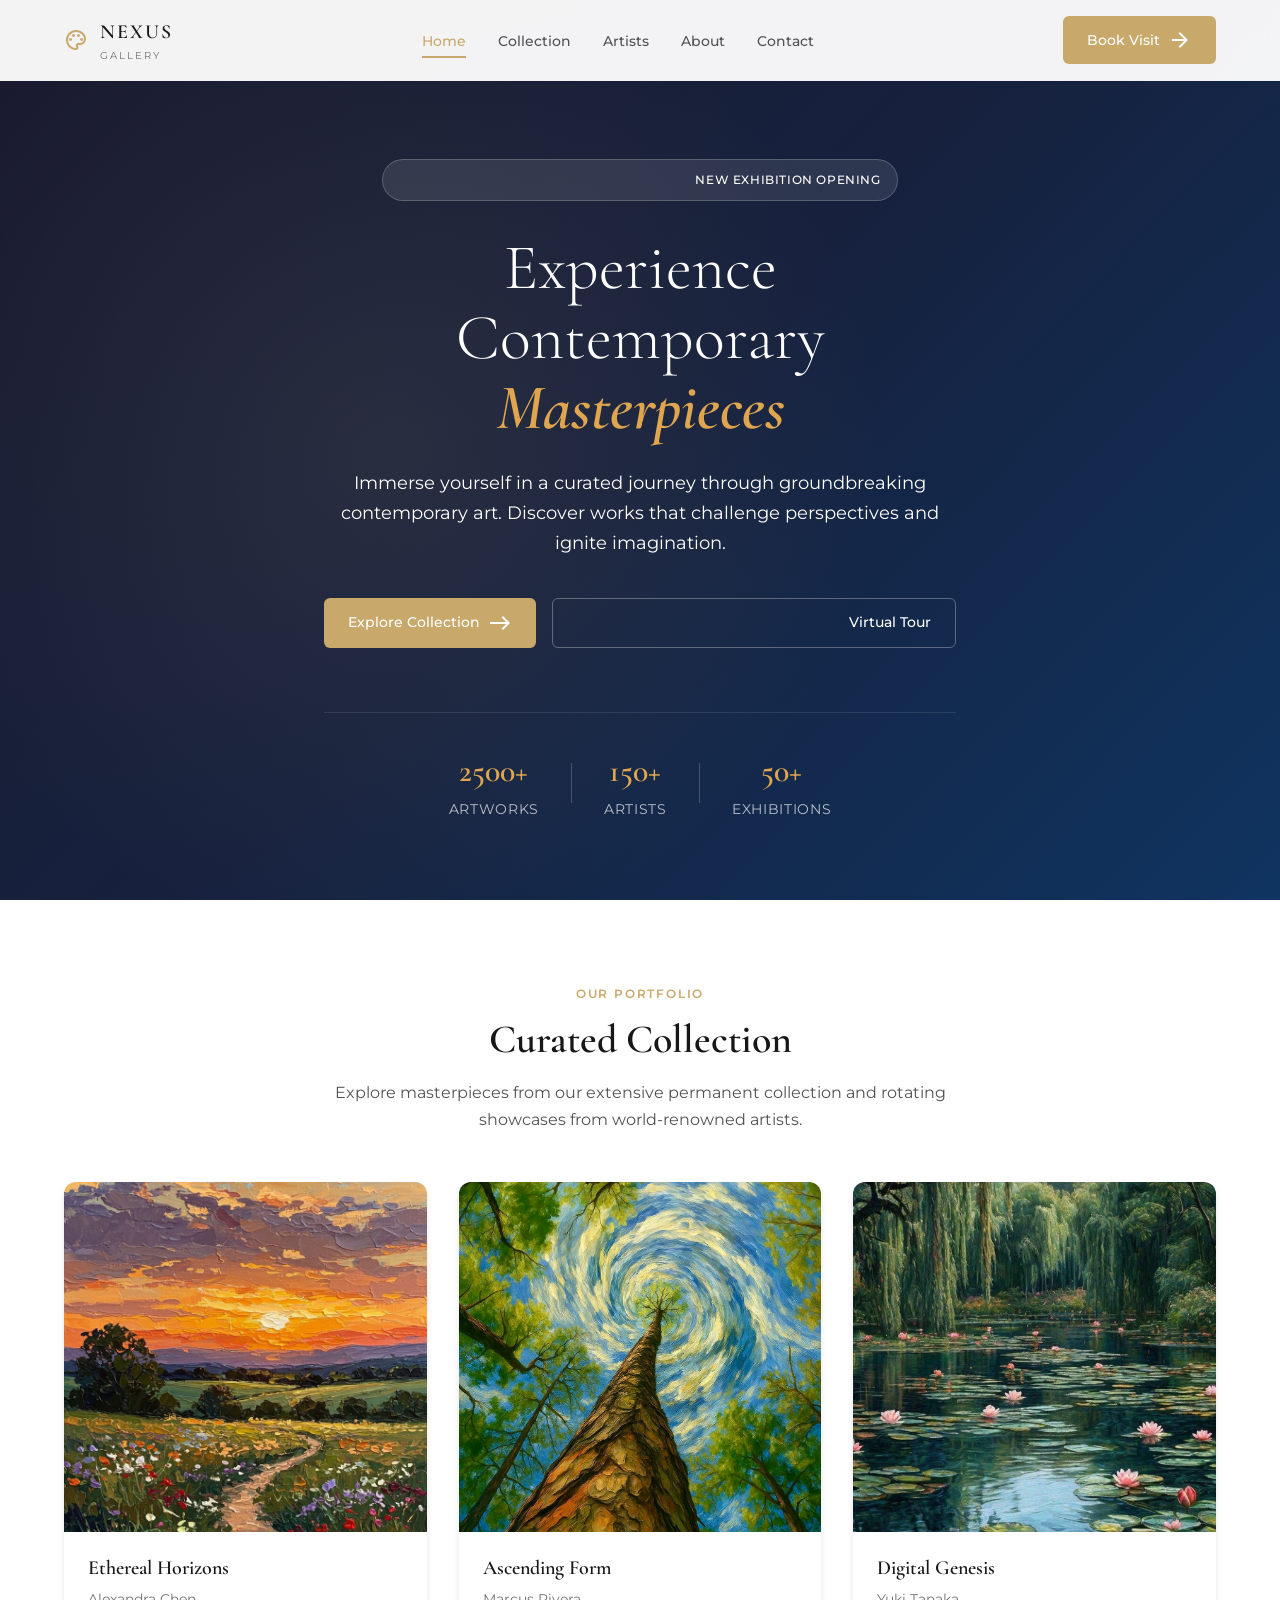
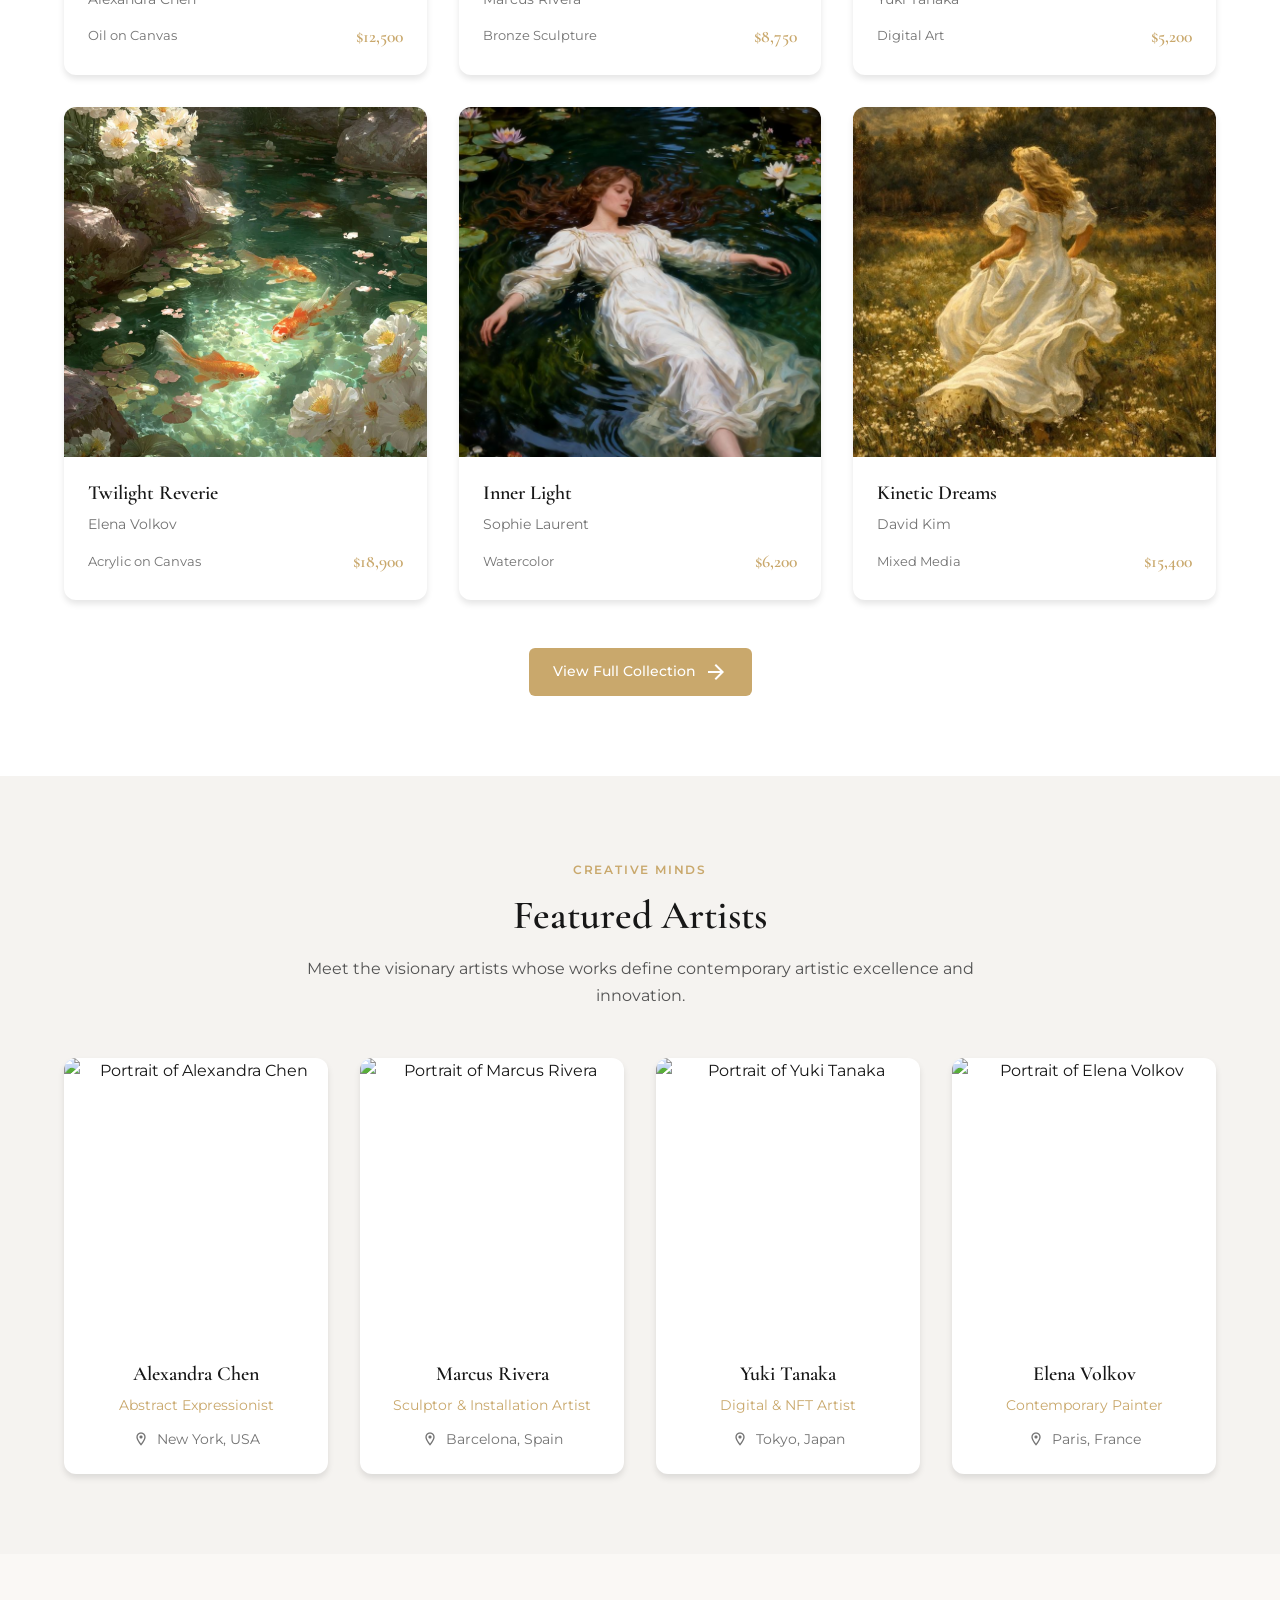
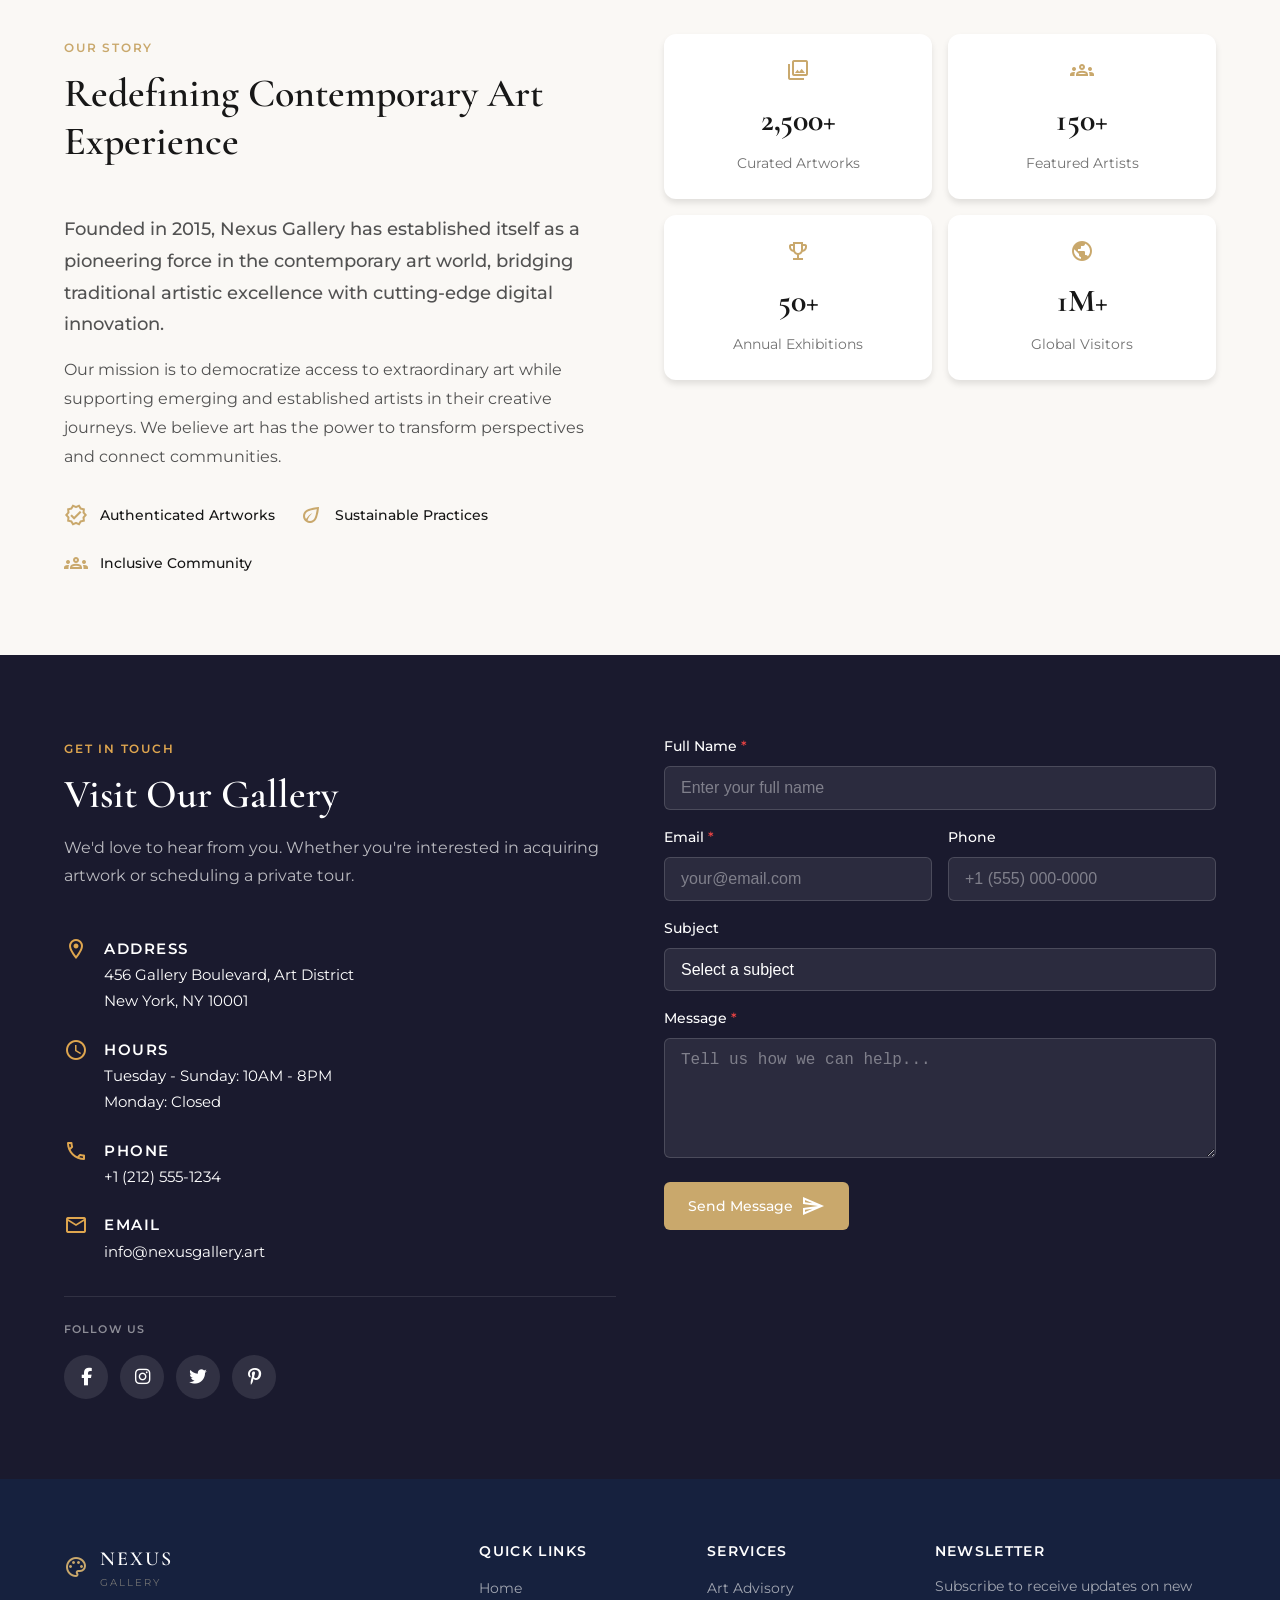
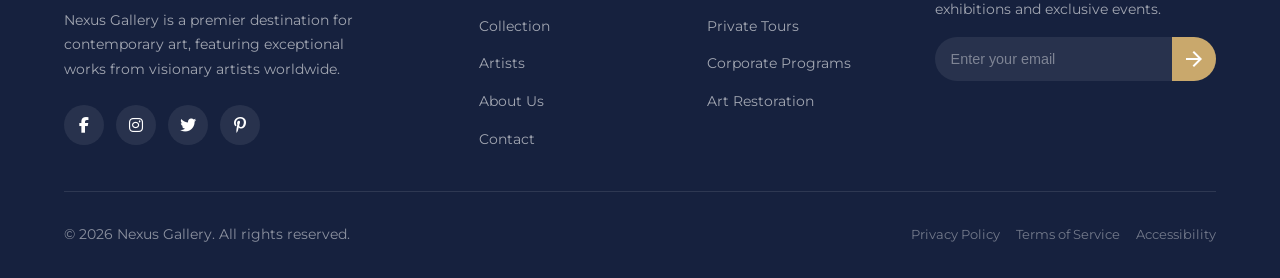
==== commit 118e53d8: "Add artwork images 1-6.jpg to both galleries" ====
--- a/ai-gallery/index.html
+++ b/ai-gallery/index.html
@@ -163,8 +163,7 @@
                     <!-- Artwork Card 1 -->
                     <article class="artwork-card" itemscope itemtype="https://schema.org/VisualArtwork">
                         <figure class="artwork-figure">
-                            <!-- PLACEHOLDER: Replace with your artwork image -->
-                            <img src="https://via.placeholder.com/400x500/1a1a2e/c9a86c?text=Artwork+1" alt="Abstract contemporary painting" class="artwork-image" itemprop="image" loading="lazy">
+                            <img src="1.jpg" alt="Abstract contemporary painting" class="artwork-image" itemprop="image" loading="lazy">
                             <figcaption class="artwork-overlay">
                                 <div class="artwork-actions">
                                     <button class="action-button" aria-label="Add to favorites">
@@ -189,8 +188,7 @@
                     <!-- Artwork Card 2 -->
                     <article class="artwork-card" itemscope itemtype="https://schema.org/VisualArtwork">
                         <figure class="artwork-figure">
-                            <!-- PLACEHOLDER: Replace with your artwork image -->
-                            <img src="https://via.placeholder.com/400x500/16213e/c9a86c?text=Artwork+2" alt="Modern sculpture piece" class="artwork-image" itemprop="image" loading="lazy">
+                            <img src="2.jpg" alt="Modern sculpture piece" class="artwork-image" itemprop="image" loading="lazy">
                             <figcaption class="artwork-overlay">
                                 <div class="artwork-actions">
                                     <button class="action-button" aria-label="Add to favorites">
@@ -215,8 +213,7 @@
                     <!-- Artwork Card 3 -->
                     <article class="artwork-card" itemscope itemtype="https://schema.org/VisualArtwork">
                         <figure class="artwork-figure">
-                            <!-- PLACEHOLDER: Replace with your artwork image -->
-                            <img src="https://via.placeholder.com/400x500/0f3460/c9a86c?text=Artwork+3" alt="Digital art piece" class="artwork-image" itemprop="image" loading="lazy">
+                            <img src="3.jpg" alt="Digital art piece" class="artwork-image" itemprop="image" loading="lazy">
                             <figcaption class="artwork-overlay">
                                 <div class="artwork-actions">
                                     <button class="action-button" aria-label="Add to favorites">
@@ -241,8 +238,7 @@
                     <!-- Artwork Card 4 -->
                     <article class="artwork-card" itemscope itemtype="https://schema.org/VisualArtwork">
                         <figure class="artwork-figure">
-                            <!-- PLACEHOLDER: Replace with your artwork image -->
-                            <img src="https://via.placeholder.com/400x500/1a1a3e/c9a86c?text=Artwork+4" alt="Landscape painting" class="artwork-image" itemprop="image" loading="lazy">
+                            <img src="4.jpg" alt="Landscape painting" class="artwork-image" itemprop="image" loading="lazy">
                             <figcaption class="artwork-overlay">
                                 <div class="artwork-actions">
                                     <button class="action-button" aria-label="Add to favorites">
@@ -267,8 +263,7 @@
                     <!-- Artwork Card 5 -->
                     <article class="artwork-card" itemscope itemtype="https://schema.org/VisualArtwork">
                         <figure class="artwork-figure">
-                            <!-- PLACEHOLDER: Replace with your artwork image -->
-                            <img src="https://via.placeholder.com/400x500/2a1a4e/c9a86c?text=Artwork+5" alt="Portrait painting" class="artwork-image" itemprop="image" loading="lazy">
+                            <img src="5.jpg" alt="Portrait painting" class="artwork-image" itemprop="image" loading="lazy">
                             <figcaption class="artwork-overlay">
                                 <div class="artwork-actions">
                                     <button class="action-button" aria-label="Add to favorites">
@@ -293,8 +288,7 @@
                     <!-- Artwork Card 6 -->
                     <article class="artwork-card" itemscope itemtype="https://schema.org/VisualArtwork">
                         <figure class="artwork-figure">
-                            <!-- PLACEHOLDER: Replace with your artwork image -->
-                            <img src="https://via.placeholder.com/400x500/3a2a5e/c9a86c?text=Artwork+6" alt="Mixed media artwork" class="artwork-image" itemprop="image" loading="lazy">
+                            <img src="6.jpg" alt="Mixed media artwork" class="artwork-image" itemprop="image" loading="lazy">
                             <figcaption class="artwork-overlay">
                                 <div class="artwork-actions">
                                     <button class="action-button" aria-label="Add to favorites">
